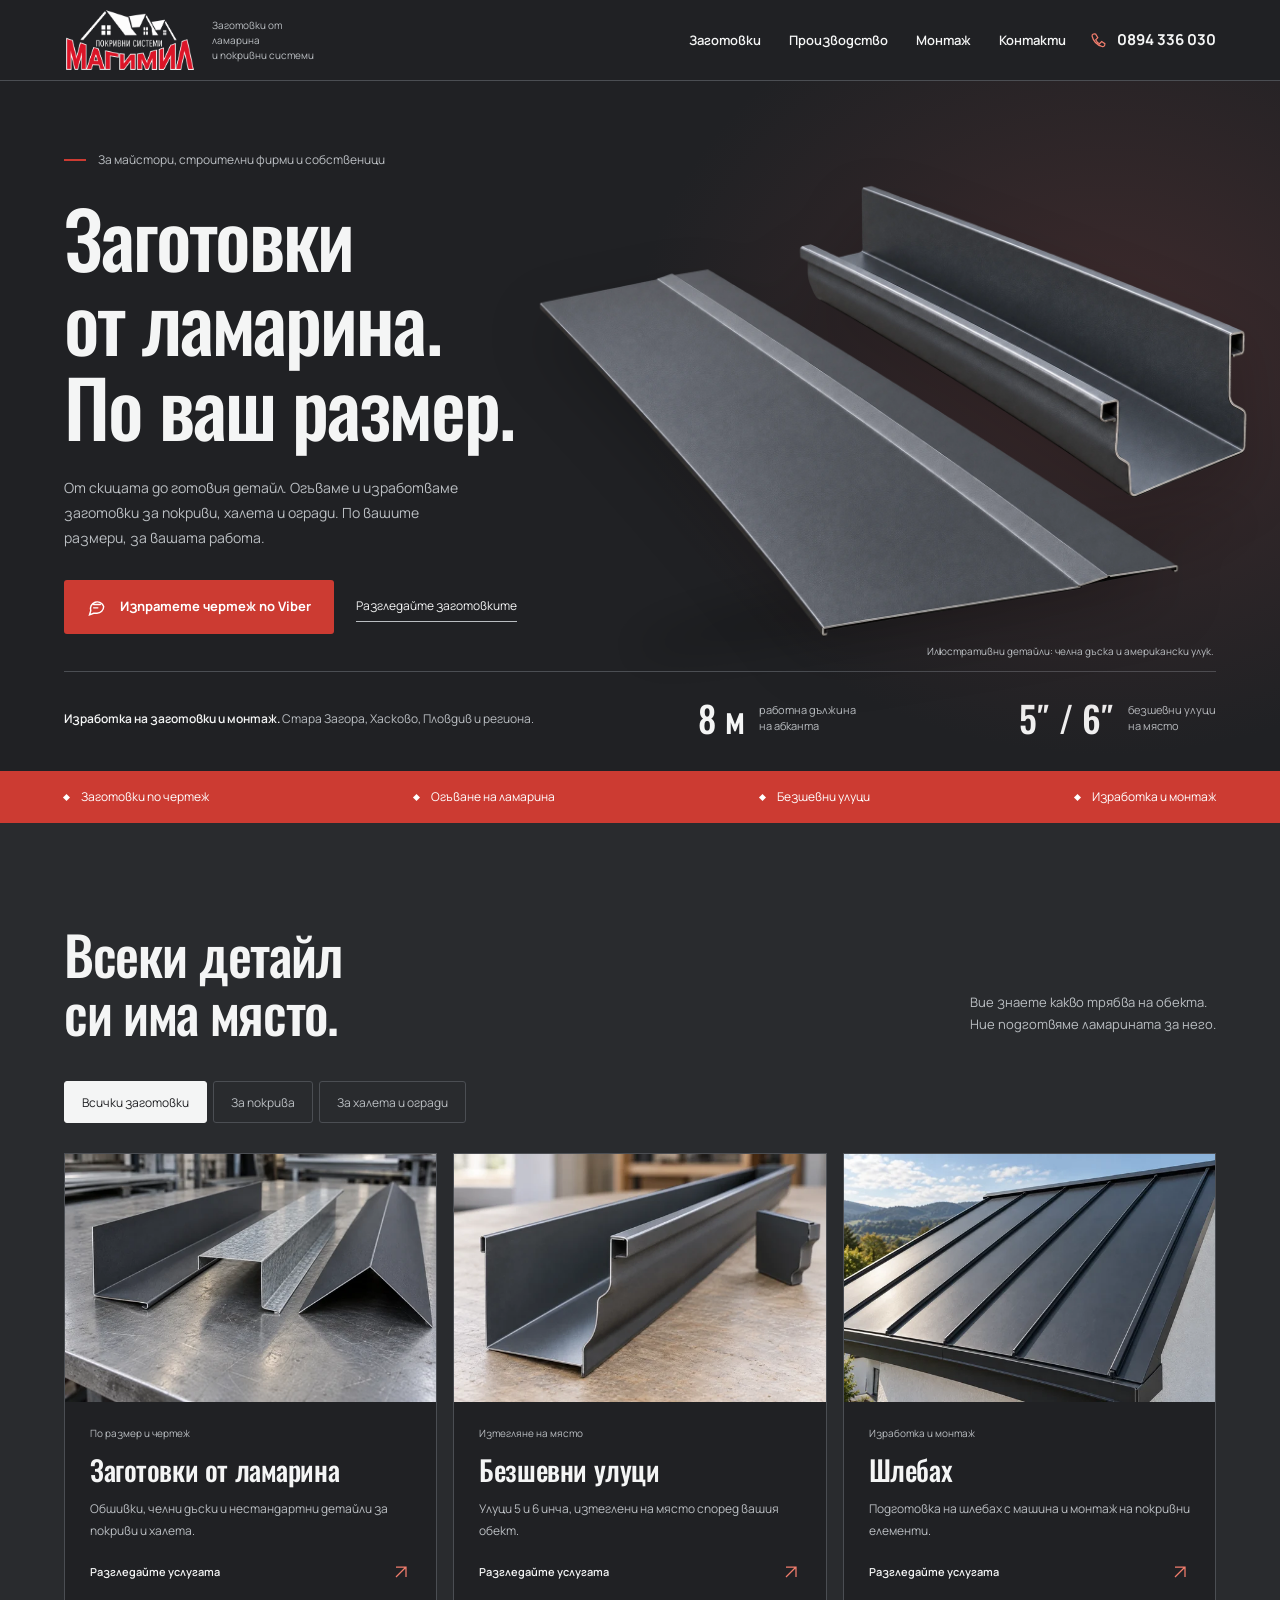
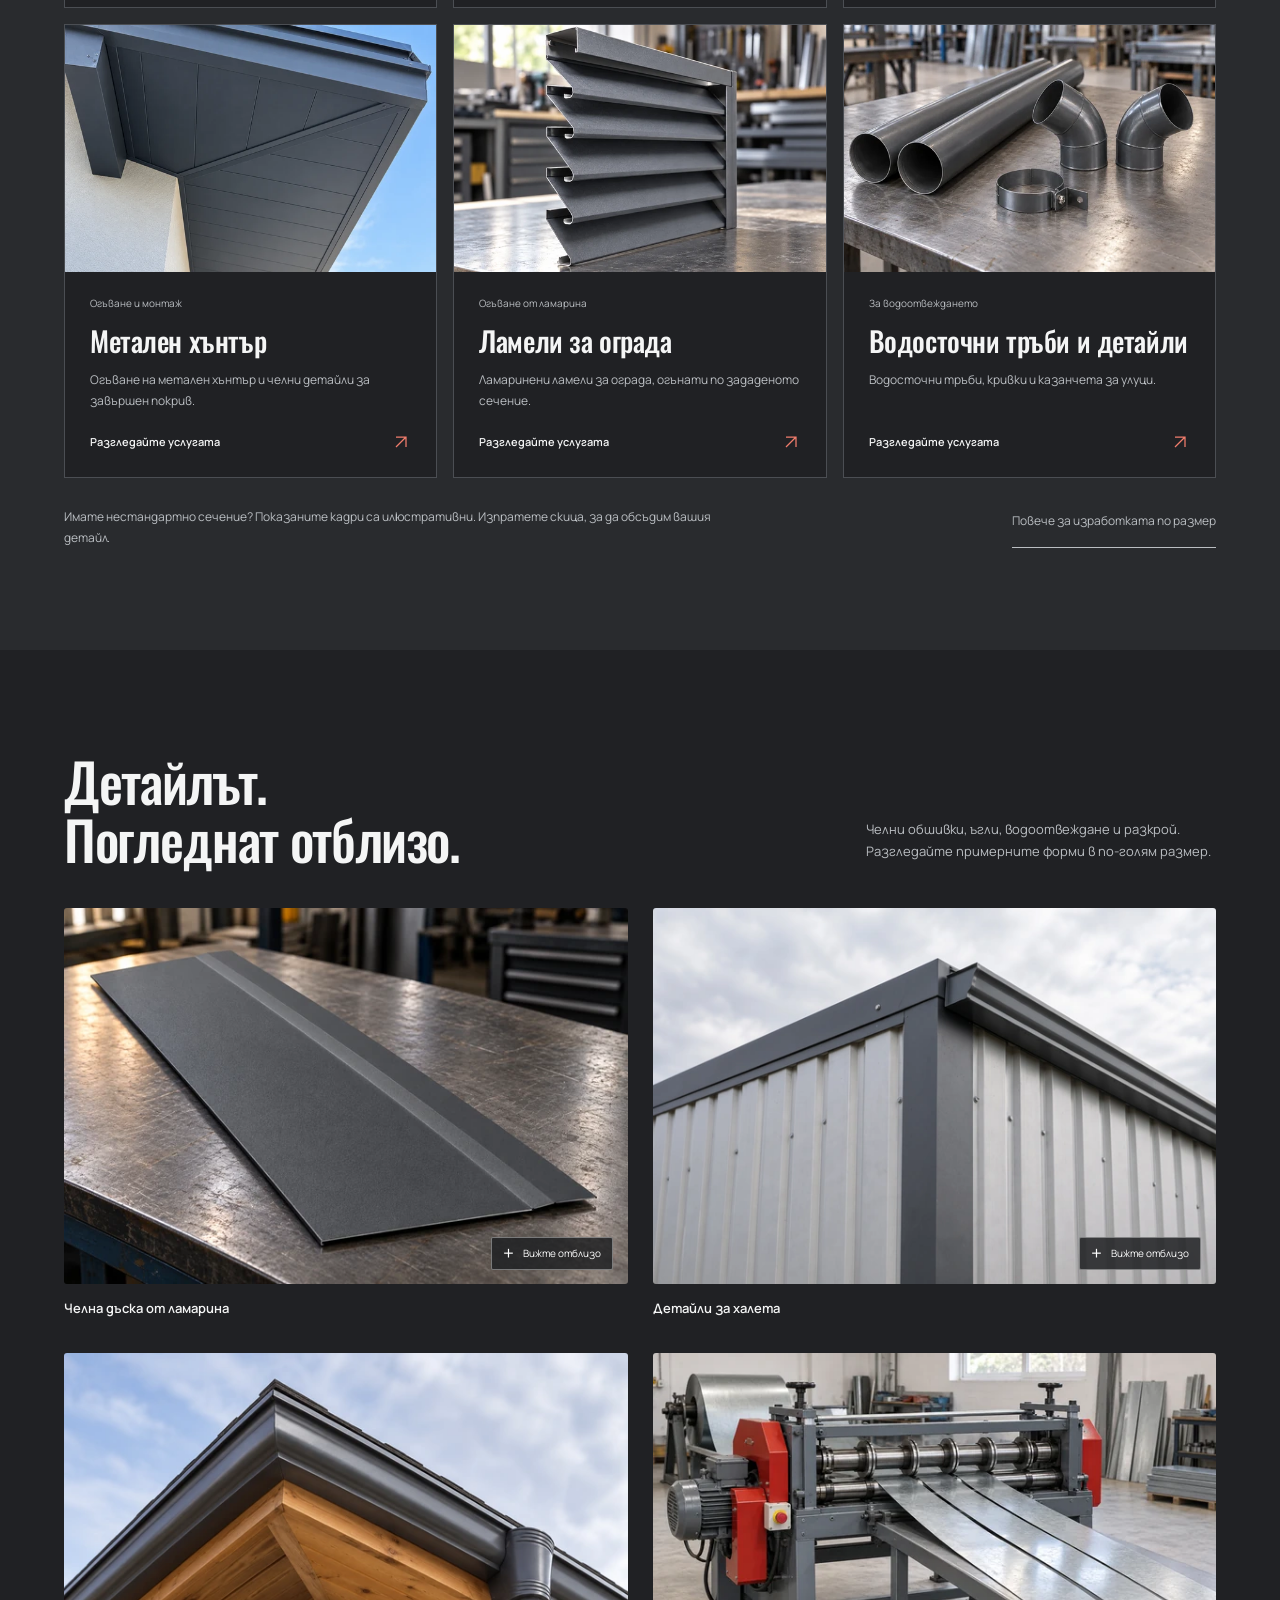
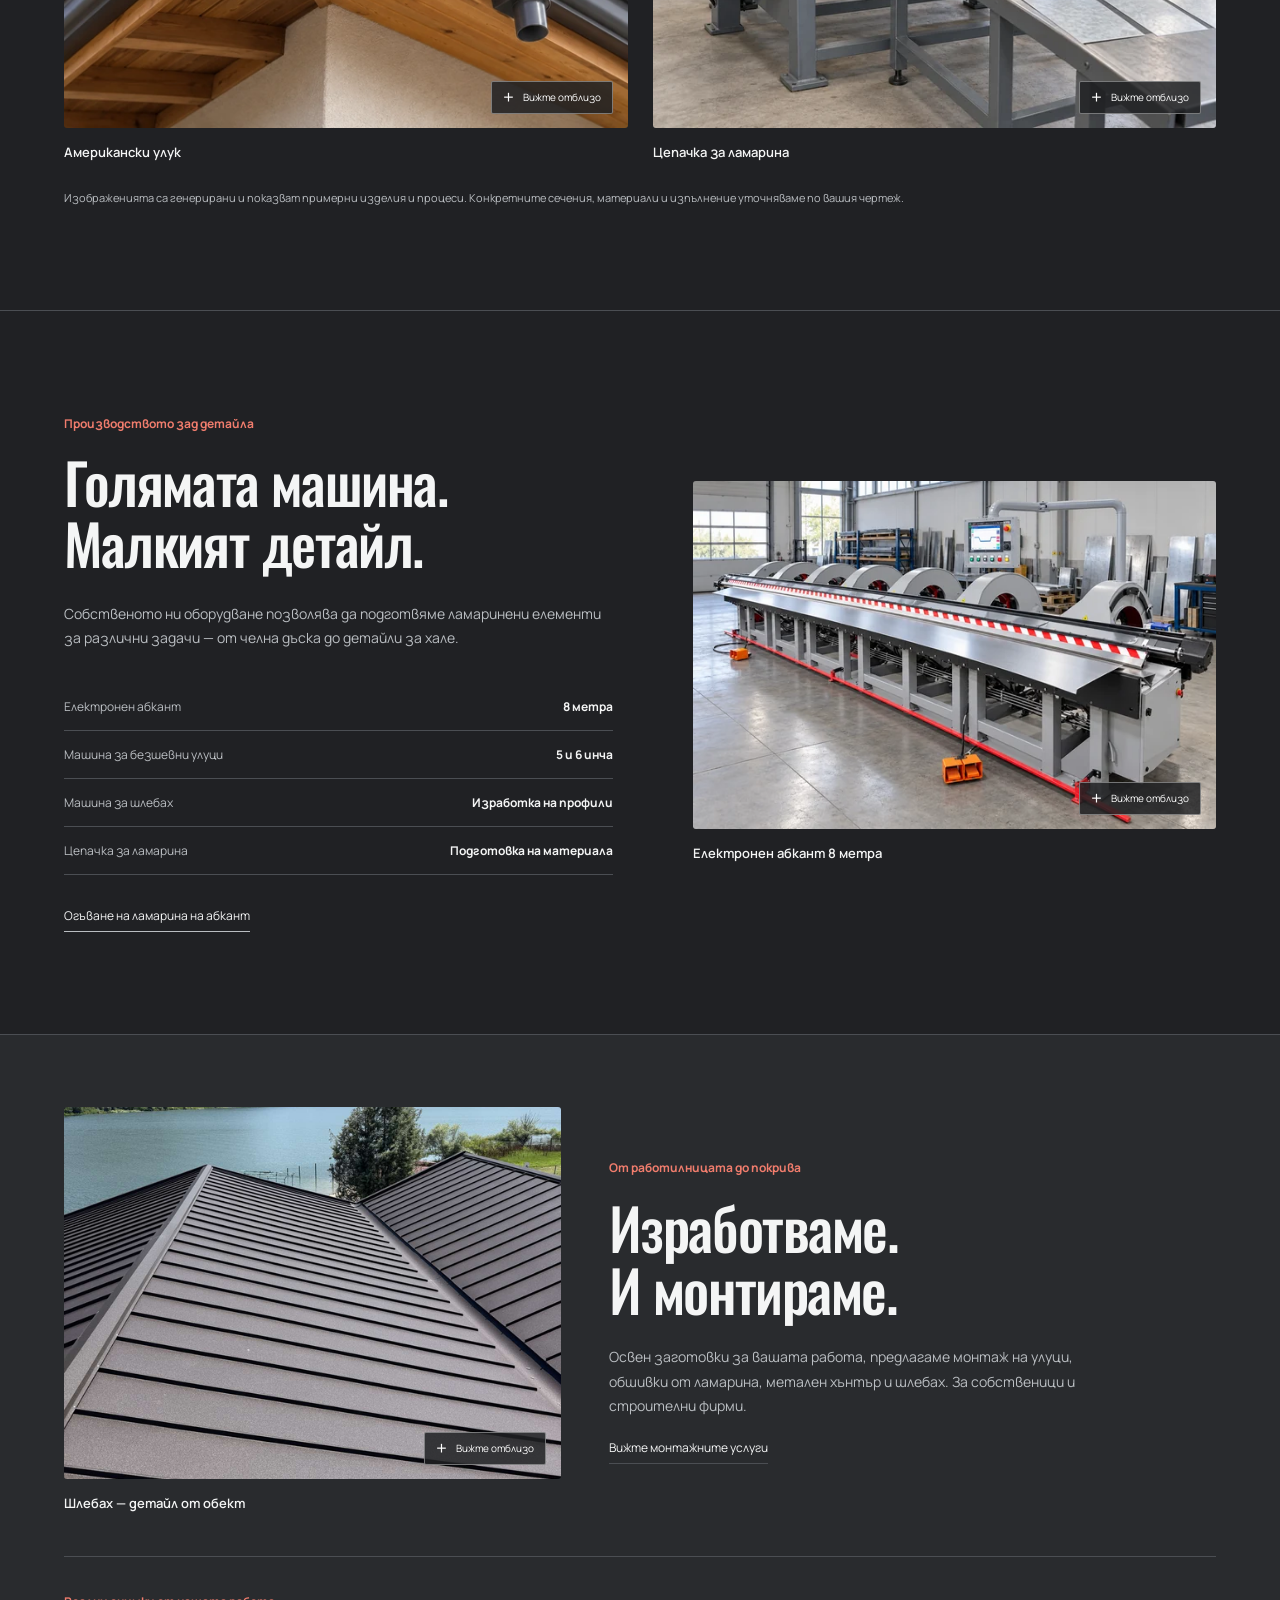
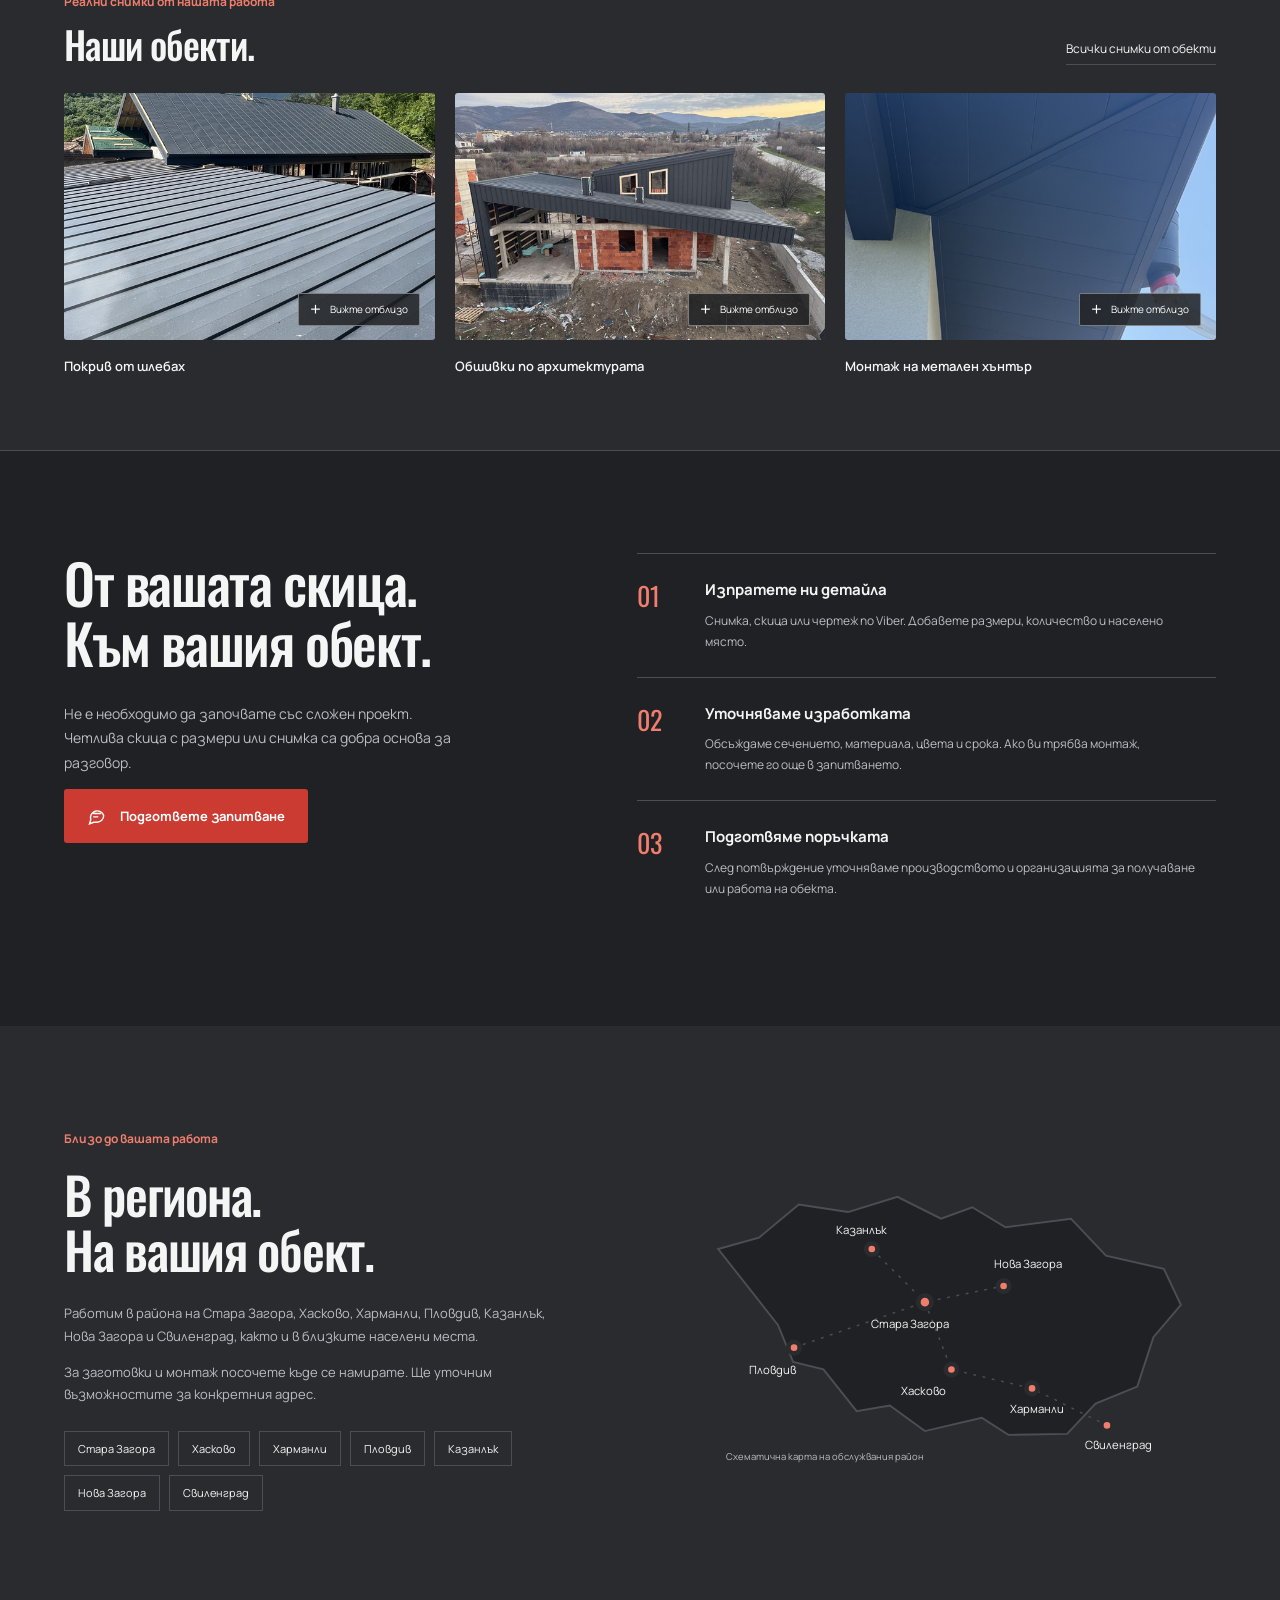
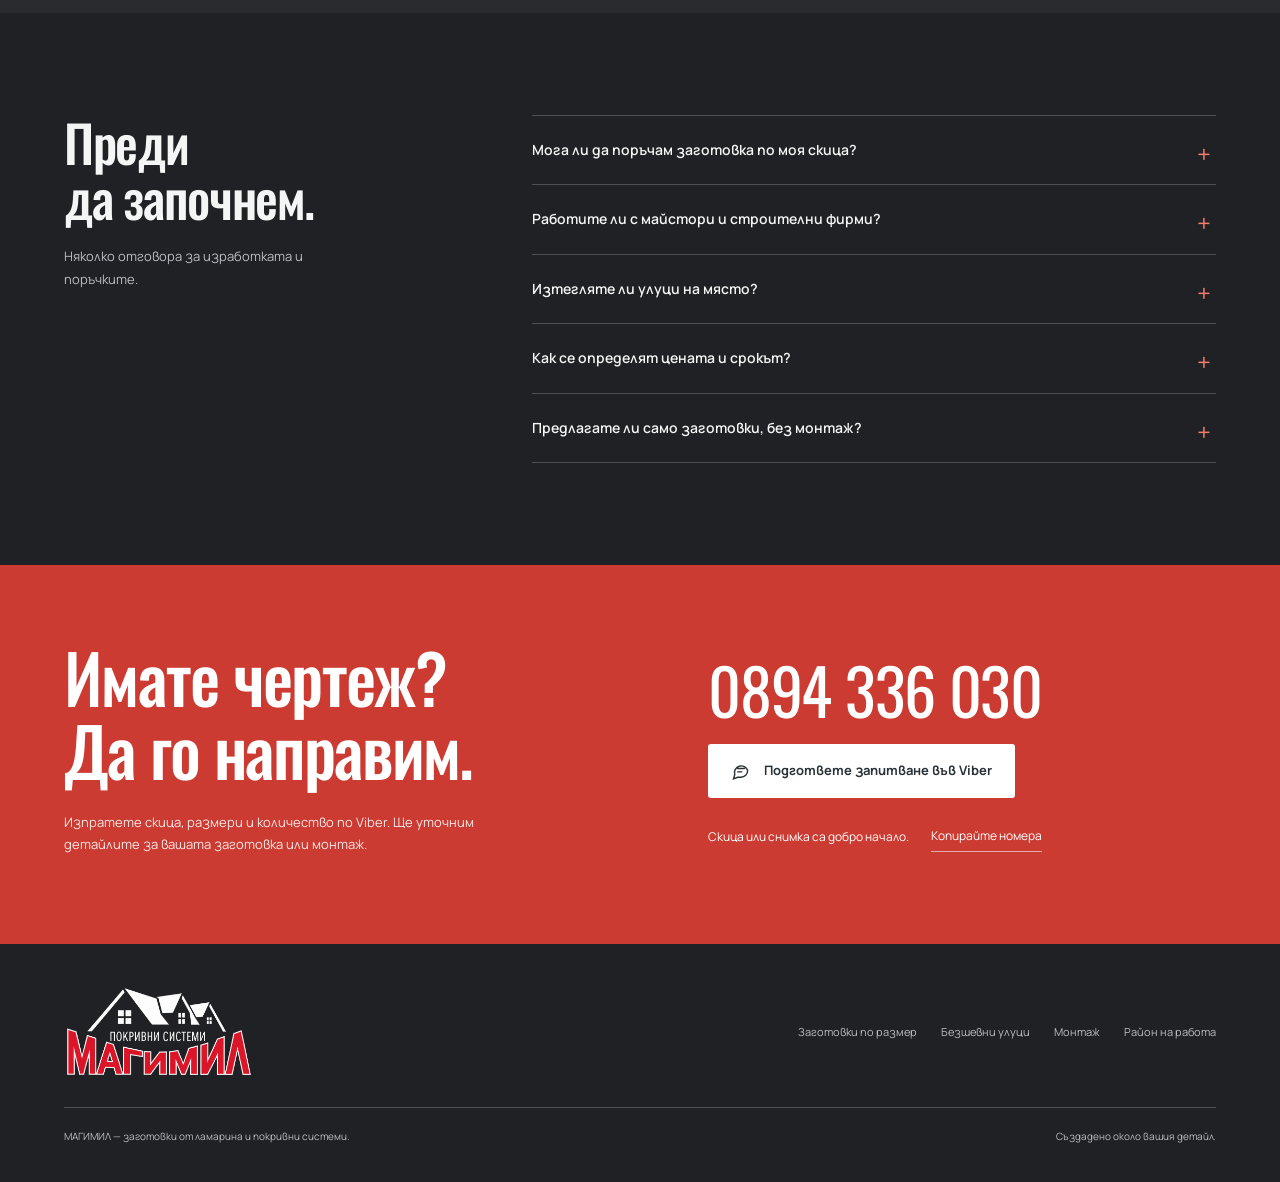
==== index.html @ cc6c85c7 "Initial commit" ====
<!doctype html>
<html lang="bg" data-theme="dark"><head><meta charset="utf-8"><meta name="viewport" content="width=device-width, initial-scale=1"><meta name="robots" content="noindex,follow"><meta name="theme-color" content="#202124"><title>Заготовки от ламарина по размер и покривни системи | МАГИМИЛ</title><meta name="description" content="МАГИМИЛ — заготовки от ламарина по размер, огъване на абкант 8 м, безшевни улуци и монтаж. Работа в района на Стара Загора, Хасково и Пловдив."><link rel="canonical" href="https://magimil.bg/"><meta property="og:type" content="website"><meta property="og:locale" content="bg_BG"><meta property="og:site_name" content="МАГИМИЛ"><meta property="og:title" content="Заготовки от ламарина по размер и покривни системи | МАГИМИЛ"><meta property="og:description" content="МАГИМИЛ — заготовки от ламарина по размер, огъване на абкант 8 м, безшевни улуци и монтаж. Работа в района на Стара Загора, Хасково и Пловдив."><meta property="og:url" content="https://magimil.bg/"><meta property="og:image" content="https://magimil.bg/assets/photos/project-lakeside-roof-1200.webp"><meta property="og:image:alt" content="Изпълнен метален покрив със стоящи фалцове край водоем — обект на МАГИМИЛ"><meta name="twitter:card" content="summary_large_image"><meta name="twitter:title" content="Заготовки от ламарина по размер и покривни системи | МАГИМИЛ"><meta name="twitter:description" content="МАГИМИЛ — заготовки от ламарина по размер, огъване на абкант 8 м, безшевни улуци и монтаж. Работа в района на Стара Загора, Хасково и Пловдив."><meta name="twitter:image" content="https://magimil.bg/assets/photos/project-lakeside-roof-1200.webp"><link rel="icon" type="image/svg+xml" href="assets/favicon.svg"><link rel="preload" href="assets/Oswald.ttf" as="font" type="font/ttf" crossorigin><link rel="stylesheet" href="assets/site.css?v=10"><script type="application/ld+json">{"@context": "https://schema.org", "@graph": [{"@type": "Organization", "@id": "https://magimil.bg/#organization", "name": "МАГИМИЛ", "alternateName": "MAGIMIL", "url": "https://magimil.bg/", "logo": "https://magimil.bg/assets/magimil-logo.png", "telephone": "+359894336030", "areaServed": [{"@type": "City", "name": "Стара Загора"}, {"@type": "City", "name": "Хасково"}, {"@type": "City", "name": "Харманли"}, {"@type": "City", "name": "Пловдив"}, {"@type": "City", "name": "Казанлък"}, {"@type": "City", "name": "Нова Загора"}, {"@type": "City", "name": "Свиленград"}]}, {"@type": "WebSite", "@id": "https://magimil.bg/#website", "name": "МАГИМИЛ", "url": "https://magimil.bg/", "inLanguage": "bg", "publisher": {"@id": "https://magimil.bg/#organization"}}, {"@type": "WebPage", "@id": "https://magimil.bg/#webpage", "url": "https://magimil.bg/", "name": "Заготовки от ламарина по размер и покривни системи | МАГИМИЛ", "description": "МАГИМИЛ — заготовки от ламарина по размер, огъване на абкант 8 м, безшевни улуци и монтаж. Работа в района на Стара Загора, Хасково и Пловдив.", "inLanguage": "bg", "isPartOf": {"@id": "https://magimil.bg/#website"}, "about": {"@id": "https://magimil.bg/#organization"}, "primaryImageOfPage": {"@type": "ImageObject", "url": "https://magimil.bg/assets/photos/project-lakeside-roof-1200.webp"}}]}</script><script defer src="assets/site.js?v=13"></script></head><body><a class="skip-link" href="#main">Към съдържанието</a>
<header class="site-header"><div class="wrap header-inner"><a class="brand" href="./" aria-label="МАГИМИЛ — начална страница"><span class="brand-logo"><img src="assets/magimil-logo.webp?v=17" alt="МАГИМИЛ — покривни системи" width="1449" height="712" decoding="async"></span><span class="brand-caption">Заготовки от ламарина<br>и покривни системи</span></a><nav id="main-nav" class="main-nav" aria-label="Основна навигация"><a href="./#zagotovki">Заготовки</a><a href="./#proizvodstvo">Производство</a><a href="montazh/">Монтаж</a><a href="./#kontakti">Контакти</a></nav><a class="header-phone" href="tel:+359894336030"><svg viewBox="0 0 24 24" fill="none" stroke="currentColor" stroke-width="1.7" aria-hidden="true"><path d="m8 3 3 5-3 3c1.2 2.7 2.9 4.4 5.5 5.5l3-3 4.5 3c0 3-1.6 5-4 4C9 18 5 14 3 6 2.5 3.5 5 2 8 3Z"/></svg>0894 336 030</a><button class="menu-button" aria-label="Отворете менюто" aria-expanded="false" aria-controls="main-nav"><svg viewBox="0 0 24 24" fill="none" stroke="currentColor" stroke-width="1.7" aria-hidden="true"><path d="M3 7h18M3 12h18M3 17h18"/></svg></button></div></header><main id="main"><section class="hero" aria-labelledby="hero-title"><div class="wrap"><div class="hero-grid"><div class="hero-copy"><p class="hero-intro">За майстори, строителни фирми и собственици</p><h1 id="hero-title"><span>Заготовки</span><span>от ламарина.</span><span>По ваш размер.</span></h1><p class="hero-description">От скицата до готовия детайл. Огъваме и изработваме заготовки за покриви, халета и огради. По вашите размери, за вашата работа.</p><div class="actions"><button class="button" type="button" data-enquiry=""><svg viewBox="0 0 24 24" fill="none" stroke="currentColor" stroke-width="1.7" aria-hidden="true"><path d="M20 11.5a8 8 0 0 1-8 8H8l-5 2 1.5-5A8 8 0 1 1 20 11.5Z"/><path d="M8 9h8M8 13h5" stroke-linecap="round"/></svg>Изпратете чертеж по Viber</button><a class="text-link" href="#zagotovki">Разгледайте заготовките</a></div></div><figure class="hero-art"><img src="assets/folded-metal-v3.webp?v=17" alt="Илюстративен кадър на челна дъска с плитка сгъвка и американски улук" width="1536" height="1024" fetchpriority="high"><figcaption class="art-note">Илюстративни детайли: челна дъска и американски улук.</figcaption></figure></div><div class="hero-bottom"><p><strong>Изработка на заготовки и монтаж.</strong> Стара Загора, Хасково, Пловдив и региона.</p><div class="capacity"><b>8 м</b><span>работна дължина<br>на абканта</span></div><div class="capacity"><b>5″ / 6″</b><span>безшевни улуци<br>на място</span></div></div></div></section><div class="service-ticker" aria-label="Основни дейности"><span>Заготовки по чертеж</span><span>Огъване на ламарина</span><span>Безшевни улуци</span><span>Изработка и монтаж</span></div>
<section class="section catalogue" id="zagotovki" aria-labelledby="catalogue-title"><div class="wrap"><div class="section-heading"><h2 id="catalogue-title">Всеки детайл<br>си има място.</h2><p>Вие знаете какво трябва на обекта.<br>Ние подготвяме ламарината за него.</p></div><div class="filter-bar" role="group" aria-label="Филтрирайте категориите заготовки"><button class="filter" data-filter="all" aria-pressed="true">Всички заготовки</button><button class="filter" data-filter="roof" aria-pressed="false">За покрива</button><button class="filter" data-filter="industrial" aria-pressed="false">За халета и огради</button></div><div class="catalogue-grid"><a class="product product-with-photo" data-category="roof industrial" href="zagotovki-ot-lamarina/"><div class="product-photo"><img class="" src="assets/photos/flashings-1200.webp?v=17" srcset="assets/photos/flashings-600.webp?v=17 600w, assets/photos/flashings-1200.webp?v=17 1200w" sizes="(max-width: 600px) calc(100vw - 40px), (max-width: 850px) 85vw, 45vw" width="1536" height="1024" alt="Илюстративен кадър: Огънати ламаринени обшивки с различни сечения върху работна маса" loading="lazy" decoding="async"></div><div class="product-info"><div class="product-top"><span>По размер и чертеж</span></div><h3>Заготовки от ламарина</h3><p>Обшивки, челни дъски и нестандартни детайли за покриви и халета.</p><div class="product-bottom"><span>Разгледайте услугата</span><svg viewBox="0 0 24 24" fill="none" stroke="currentColor" stroke-width="1.5" aria-hidden="true"><path d="M6 18 18 6M6 6h12v12"/></svg></div></div></a><a class="product product-with-photo" data-category="roof" href="bezshevni-uluci/"><div class="product-photo"><img class="" src="assets/photos/gutters-1200.webp?v=17" srcset="assets/photos/gutters-600.webp?v=17 600w, assets/photos/gutters-1200.webp?v=17 1200w" sizes="(max-width: 600px) calc(100vw - 40px), (max-width: 850px) 85vw, 45vw" width="1536" height="1024" alt="Илюстративен кадър: Американски безшевен улук с характерен оформен преден ръб и отворено сечение" loading="lazy" decoding="async"></div><div class="product-info"><div class="product-top"><span>Изтегляне на място</span></div><h3>Безшевни улуци</h3><p>Улуци 5 и 6 инча, изтеглени на място според вашия обект.</p><div class="product-bottom"><span>Разгледайте услугата</span><svg viewBox="0 0 24 24" fill="none" stroke="currentColor" stroke-width="1.5" aria-hidden="true"><path d="M6 18 18 6M6 6h12v12"/></svg></div></div></a><a class="product product-with-photo" data-category="roof" href="shlebah/"><div class="product-photo"><img class="" src="assets/photos/standing-seam-1200.webp?v=17" srcset="assets/photos/standing-seam-600.webp?v=17 600w, assets/photos/standing-seam-1200.webp?v=17 1200w" sizes="(max-width: 600px) calc(100vw - 40px), (max-width: 850px) 85vw, 45vw" width="1536" height="1024" alt="Илюстративен кадър: Детайл на метален покрив с успоредни стоящи фалцове" loading="lazy" decoding="async"></div><div class="product-info"><div class="product-top"><span>Изработка и монтаж</span></div><h3>Шлебах</h3><p>Подготовка на шлебах с машина и монтаж на покривни елементи.</p><div class="product-bottom"><span>Разгледайте услугата</span><svg viewBox="0 0 24 24" fill="none" stroke="currentColor" stroke-width="1.5" aria-hidden="true"><path d="M6 18 18 6M6 6h12v12"/></svg></div></div></a><a class="product product-with-photo" data-category="roof" href="metalen-hantar/"><div class="product-photo"><img class="" src="assets/photos/metal-soffit-1200.webp?v=17" srcset="assets/photos/metal-soffit-600.webp?v=17 600w, assets/photos/metal-soffit-1200.webp?v=17 1200w" sizes="(max-width: 600px) calc(100vw - 40px), (max-width: 850px) 85vw, 45vw" width="1536" height="1024" alt="Илюстративен кадър: Метален хънтър с широки равни панели и диагонално ъглово съединение по предоставената мостра" loading="lazy" decoding="async"></div><div class="product-info"><div class="product-top"><span>Огъване и монтаж</span></div><h3>Метален хънтър</h3><p>Огъване на метален хънтър и челни детайли за завършен покрив.</p><div class="product-bottom"><span>Разгледайте услугата</span><svg viewBox="0 0 24 24" fill="none" stroke="currentColor" stroke-width="1.5" aria-hidden="true"><path d="M6 18 18 6M6 6h12v12"/></svg></div></div></a><a class="product product-with-photo" data-category="industrial" href="lameli-za-ograda/"><div class="product-photo"><img class="" src="assets/photos/fence-slats-1200.webp?v=17" srcset="assets/photos/fence-slats-600.webp?v=17 600w, assets/photos/fence-slats-1200.webp?v=17 1200w" sizes="(max-width: 600px) calc(100vw - 40px), (max-width: 850px) 85vw, 45vw" width="1536" height="1024" alt="Илюстративен кадър: Мостра на огънати ламели за ограда с наклонена широка лицева част и подгънати ръбове" loading="lazy" decoding="async"></div><div class="product-info"><div class="product-top"><span>Огъване от ламарина</span></div><h3>Ламели за ограда</h3><p>Ламаринени ламели за ограда, огънати по зададеното сечение.</p><div class="product-bottom"><span>Разгледайте услугата</span><svg viewBox="0 0 24 24" fill="none" stroke="currentColor" stroke-width="1.5" aria-hidden="true"><path d="M6 18 18 6M6 6h12v12"/></svg></div></div></a><a class="product product-with-photo" data-category="roof" href="vodostochni-trabi-i-detayli/"><div class="product-photo"><img class="" src="assets/photos/downpipes-1200.webp?v=17" srcset="assets/photos/downpipes-600.webp?v=17 600w, assets/photos/downpipes-1200.webp?v=17 1200w" sizes="(max-width: 600px) calc(100vw - 40px), (max-width: 850px) 85vw, 45vw" width="1536" height="1024" alt="Илюстративен кадър: Кръгли ламаринени водосточни тръби, кривки и монтажна скоба" loading="lazy" decoding="async"></div><div class="product-info"><div class="product-top"><span>За водоотвеждането</span></div><h3>Водосточни тръби и детайли</h3><p>Водосточни тръби, кривки и казанчета за улуци.</p><div class="product-bottom"><span>Разгледайте услугата</span><svg viewBox="0 0 24 24" fill="none" stroke="currentColor" stroke-width="1.5" aria-hidden="true"><path d="M6 18 18 6M6 6h12v12"/></svg></div></div></a></div><span id="catalogue-status" role="status" aria-live="polite" style="position:absolute;width:1px;height:1px;overflow:hidden;clip-path:inset(50%)"></span><div class="catalogue-foot"><p>Имате нестандартно сечение? Показаните кадри са илюстративни. Изпратете скица, за да обсъдим вашия детайл.</p><a class="text-link" href="zagotovki-ot-lamarina/">Повече за изработката по размер</a></div></div></section><section class="section detail-gallery-section" id="detayli" aria-labelledby="close-details-title"><div class="wrap"><div class="section-heading"><h2 id="close-details-title">Детайлът.<br>Погледнат отблизо.</h2><p>Челни обшивки, ъгли, водоотвеждане и разкрой. Разгледайте примерните форми в по-голям размер.</p></div><div class="close-details-grid"><figure class="photo-figure "><button type="button" class="photo-zoom" data-photo="assets/photos/fascia-flashing-1200.webp?v=17" data-photo-width="1536" data-photo-real="false" data-photo-title="Челна дъска от ламарина" data-photo-caption="Конкретното сечение се уточнява по чертеж." aria-label="Увеличете: Челна дъска от ламарина"><img class="" src="assets/photos/fascia-flashing-1200.webp?v=17" srcset="assets/photos/fascia-flashing-600.webp?v=17 600w, assets/photos/fascia-flashing-1200.webp?v=17 1200w" sizes="(max-width: 600px) calc(100vw - 40px), (max-width: 850px) 85vw, 45vw" width="1536" height="1024" alt="Илюстративен кадър: Ламаринена челна дъска по предоставена мостра, с широка равна повърхност и плитка надлъжна сгъвка" loading="lazy" decoding="async"><span class="photo-zoom-hint">Вижте отблизо</span></button><figcaption><strong>Челна дъска от ламарина</strong></figcaption></figure><figure class="photo-figure "><button type="button" class="photo-zoom" data-photo="assets/photos/hall-flashings-1200.webp?v=17" data-photo-width="1536" data-photo-real="false" data-photo-title="Детайли за халета" data-photo-caption="Конкретното сечение се уточнява по чертеж." aria-label="Увеличете: Детайли за халета"><img class="" src="assets/photos/hall-flashings-1200.webp?v=17" srcset="assets/photos/hall-flashings-600.webp?v=17 600w, assets/photos/hall-flashings-1200.webp?v=17 1200w" sizes="(max-width: 600px) calc(100vw - 40px), (max-width: 850px) 85vw, 45vw" width="1536" height="1024" alt="Илюстративен кадър: Ламаринени обшивки на хале с американски безшевен улук по дясната стреха" loading="lazy" decoding="async"><span class="photo-zoom-hint">Вижте отблизо</span></button><figcaption><strong>Детайли за халета</strong></figcaption></figure><figure class="photo-figure "><button type="button" class="photo-zoom" data-photo="assets/photos/rain-hopper-1200.webp?v=17" data-photo-width="1536" data-photo-real="false" data-photo-title="Американски улук" data-photo-caption="Конкретното сечение се уточнява по чертеж." aria-label="Увеличете: Американски улук"><img class="" src="assets/photos/rain-hopper-1200.webp?v=17" srcset="assets/photos/rain-hopper-600.webp?v=17 600w, assets/photos/rain-hopper-1200.webp?v=17 1200w" sizes="(max-width: 600px) calc(100vw - 40px), (max-width: 850px) 85vw, 45vw" width="1536" height="1024" alt="Илюстративен кадър: Американски улук в антрацит, монтиран по стрехата на къща" loading="lazy" decoding="async"><span class="photo-zoom-hint">Вижте отблизо</span></button><figcaption><strong>Американски улук</strong></figcaption></figure><figure class="photo-figure "><button type="button" class="photo-zoom" data-photo="assets/photos/sheet-slitting-1200.webp?v=17" data-photo-width="1536" data-photo-real="false" data-photo-title="Цепачка за ламарина" data-photo-caption="Конкретното сечение се уточнява по чертеж." aria-label="Увеличете: Цепачка за ламарина"><img class="" src="assets/photos/sheet-slitting-1200.webp?v=17" srcset="assets/photos/sheet-slitting-600.webp?v=17 600w, assets/photos/sheet-slitting-1200.webp?v=17 1200w" sizes="(max-width: 600px) calc(100vw - 40px), (max-width: 850px) 85vw, 45vw" width="1536" height="1024" alt="Илюстративен кадър: Машина за надлъжен разкрой на ламарина с валове, направляващи и режещи дискове" loading="lazy" decoding="async"><span class="photo-zoom-hint">Вижте отблизо</span></button><figcaption><strong>Цепачка за ламарина</strong></figcaption></figure></div><p class="photo-disclosure">Изображенията са генерирани и показват примерни изделия и процеси. Конкретните сечения, материали и изпълнение уточняваме по вашия чертеж.</p></div></section>
<section class="section workshop" id="proizvodstvo" aria-labelledby="workshop-title"><div class="wrap workshop-grid"><div class="workshop-copy"><span class="section-kicker">Производството зад детайла</span><h2 id="workshop-title">Голямата машина.<br>Малкият детайл.</h2><p>Собственото ни оборудване позволява да подготвяме ламаринени елементи за различни задачи — от челна дъска до детайли за хале.</p><div class="equipment-list"><div class="equipment-row"><span>Електронен абкант</span><strong>8 метра</strong></div><div class="equipment-row"><span>Машина за безшевни улуци</span><strong>5 и 6 инча</strong></div><div class="equipment-row"><span>Машина за шлебах</span><strong>Изработка на профили</strong></div><div class="equipment-row"><span>Цепачка за ламарина</span><strong>Подготовка на материала</strong></div></div><a class="text-link" href="ogavane-na-lamarina-abkant/">Огъване на ламарина на абкант</a></div><div class="workshop-visual"><figure class="photo-figure workshop-photo"><button type="button" class="photo-zoom" data-photo="assets/photos/sheet-bending-1200.webp?v=17" data-photo-width="1536" data-photo-real="false" data-photo-title="Електронен абкант 8 метра" data-photo-caption="Конкретното сечение се уточнява по чертеж." aria-label="Увеличете: Електронен абкант 8 метра"><img class="" src="assets/photos/sheet-bending-1200.webp?v=17" srcset="assets/photos/sheet-bending-600.webp?v=17 600w, assets/photos/sheet-bending-1200.webp?v=17 1200w" sizes="(max-width: 600px) calc(100vw - 40px), (max-width: 850px) 85vw, 45vw" width="1536" height="1024" alt="Илюстративен кадър: Модерен електронен абкант с дисплей и осемметрова работна дължина" loading="lazy" decoding="async"><span class="photo-zoom-hint">Вижте отблизо</span></button><figcaption><strong>Електронен абкант 8 метра</strong></figcaption></figure></div></div></section>
<section class="section installation" id="montazh" aria-labelledby="installation-title"><div class="wrap installation-grid"><figure class="photo-figure installation-photo real-project-photo"><button type="button" class="photo-zoom" data-photo="assets/photos/originals/project-lakeside-roof.jpg" data-photo-width="1200" data-photo-real="true" data-photo-title="Шлебах — детайл от обект" data-photo-caption="Реална снимка от обект на МАГИМИЛ." aria-label="Увеличете: Шлебах — детайл от обект"><img class="" src="assets/photos/project-lakeside-roof-1200.webp?v=17" srcset="assets/photos/project-lakeside-roof-600.webp?v=17 600w, assets/photos/project-lakeside-roof-1200.webp?v=17 1200w" sizes="(max-width: 600px) calc(100vw - 40px), (max-width: 850px) 85vw, 45vw" width="1200" height="1600" alt="Изпълнен метален покрив със стоящи фалцове край водоем — обект на МАГИМИЛ" loading="lazy" decoding="async"><span class="photo-zoom-hint">Вижте отблизо</span></button><figcaption><strong>Шлебах — детайл от обект</strong></figcaption></figure><div class="installation-copy"><span class="section-kicker">От работилницата до покрива</span><h2 id="installation-title">Изработваме.<br>И монтираме.</h2><p>Освен заготовки за вашата работа, предлагаме монтаж на улуци, обшивки от ламарина, метален хънтър и шлебах. За собственици и строителни фирми.</p><a class="text-link" href="montazh/">Вижте монтажните услуги</a></div></div><div class="wrap home-projects"><div class="projects-heading"><div><span class="section-kicker">Реални снимки от нашата работа</span><h3>Наши обекти.</h3></div><a class="text-link" href="montazh/#detail-gallery">Всички снимки от обекти</a></div><div class="home-project-grid"><figure class="photo-figure  real-project-photo"><button type="button" class="photo-zoom" data-photo="assets/photos/originals/project-roof-overview.jpg" data-photo-width="3024" data-photo-real="true" data-photo-title="Покрив от шлебах" data-photo-caption="Реална снимка от обект на МАГИМИЛ." aria-label="Увеличете: Покрив от шлебах"><img class="" src="assets/photos/project-roof-overview-1200.webp?v=17" srcset="assets/photos/project-roof-overview-600.webp?v=17 600w, assets/photos/project-roof-overview-1200.webp?v=17 1200w" sizes="(max-width: 600px) calc(100vw - 40px), (max-width: 850px) 85vw, 45vw" width="3024" height="4032" alt="Метален покрив от шлебах и челна обшивка на обект на МАГИМИЛ" loading="lazy" decoding="async"><span class="photo-zoom-hint">Вижте отблизо</span></button><figcaption><strong>Покрив от шлебах</strong></figcaption></figure><figure class="photo-figure  real-project-photo"><button type="button" class="photo-zoom" data-photo="assets/photos/originals/project-modern-house.jpg" data-photo-width="1600" data-photo-real="true" data-photo-title="Обшивки по архитектурата" data-photo-caption="Реална снимка от обект на МАГИМИЛ." aria-label="Увеличете: Обшивки по архитектурата"><img class="" src="assets/photos/project-modern-house-1200.webp?v=17" srcset="assets/photos/project-modern-house-600.webp?v=17 600w, assets/photos/project-modern-house-1200.webp?v=17 1200w" sizes="(max-width: 600px) calc(100vw - 40px), (max-width: 850px) 85vw, 45vw" width="1600" height="1200" alt="Общ изглед на покрив и фасадни обшивки от антрацитна ламарина — обект на МАГИМИЛ" loading="lazy" decoding="async"><span class="photo-zoom-hint">Вижте отблизо</span></button><figcaption><strong>Обшивки по архитектурата</strong></figcaption></figure><figure class="photo-figure  real-project-photo"><button type="button" class="photo-zoom" data-photo="assets/photos/originals/project-metal-soffit.jpg" data-photo-width="1206" data-photo-real="true" data-photo-title="Монтаж на метален хънтър" data-photo-caption="Реална снимка от обект на МАГИМИЛ." aria-label="Увеличете: Монтаж на метален хънтър"><img class="" src="assets/photos/project-metal-soffit-1200.webp?v=17" srcset="assets/photos/project-metal-soffit-600.webp?v=17 600w, assets/photos/project-metal-soffit-1200.webp?v=17 1200w" sizes="(max-width: 600px) calc(100vw - 40px), (max-width: 850px) 85vw, 45vw" width="1206" height="1748" alt="Реален монтаж на метален хънтър под стреха с ъглово съединение и челна обшивка — обект на МАГИМИЛ" loading="lazy" decoding="async"><span class="photo-zoom-hint">Вижте отблизо</span></button><figcaption><strong>Монтаж на метален хънтър</strong></figcaption></figure></div></div></section>
<section class="section process" id="porachka" aria-labelledby="process-title"><div class="wrap process-grid"><div class="process-intro"><h2 id="process-title">От вашата скица.<br>Към вашия обект.</h2><p>Не е необходимо да започвате със сложен проект. Четлива скица с размери или снимка са добра основа за разговор.</p><button class="button" type="button" data-enquiry=""><svg viewBox="0 0 24 24" fill="none" stroke="currentColor" stroke-width="1.7" aria-hidden="true"><path d="M20 11.5a8 8 0 0 1-8 8H8l-5 2 1.5-5A8 8 0 1 1 20 11.5Z"/><path d="M8 9h8M8 13h5" stroke-linecap="round"/></svg>Подгответе запитване</button></div><ol class="steps"><li><div><h3>Изпратете ни детайла</h3><p>Снимка, скица или чертеж по Viber. Добавете размери, количество и населено място.</p></div></li><li><div><h3>Уточняваме изработката</h3><p>Обсъждаме сечението, материала, цвета и срока. Ако ви трябва монтаж, посочете го още в запитването.</p></div></li><li><div><h3>Подготвяме поръчката</h3><p>След потвърждение уточняваме производството и организацията за получаване или работа на обекта.</p></div></li></ol></div></section>
<section class="section regions" id="rayon" aria-labelledby="regions-title"><div class="wrap regions-grid"><div><span class="section-kicker">Близо до вашата работа</span><h2 id="regions-title">В региона.<br>На вашия обект.</h2><p>Работим в района на Стара Загора, Хасково, Харманли, Пловдив, Казанлък, Нова Загора и Свиленград, както и в близките населени места.</p><p>За заготовки и монтаж посочете къде се намирате. Ще уточним възможностите за конкретния адрес.</p><ul class="city-list"><li>Стара Загора</li><li>Хасково</li><li>Харманли</li><li>Пловдив</li><li>Казанлък</li><li>Нова Загора</li><li>Свиленград</li></ul></div><svg class="region-map" viewBox="0 0 560 340" role="img" aria-label="Схематичен район на работа: Пловдив, Казанлък, Стара Загора, Нова Загора, Хасково, Харманли и Свиленград. Не обозначава адреси на офиси."><path class="map-outline" d="m35 96 43-12 42-35 52 8 52-16 46 23 33-12 35 21 69-9 37 39 61 14 18 38-29 34-17 52-44 18-30 32-62 1-28-18-60 14-37-27-35 6-35-44-32-8-16-39Z"/><path class="map-road" d="m115 200 138-48 83-17M253 152l28 71 85 20 79 39M197 96l56 56"/><circle cx="115" cy="200" r="6"/><circle cx="197" cy="96" r="6"/><circle cx="253" cy="152" r="7"/><circle cx="336" cy="135" r="6"/><circle cx="281" cy="223" r="6"/><circle cx="366" cy="243" r="6"/><circle cx="445" cy="282" r="6"/><text x="67" y="228">Пловдив</text><text x="159" y="80">Казанлък</text><text x="196" y="179">Стара Загора</text><text x="326" y="116">Нова Загора</text><text x="228" y="250">Хасково</text><text x="343" y="269">Харманли</text><text x="422" y="307">Свиленград</text><text x="43" y="318" class="map-muted">Схематична карта на обслужвания район</text></svg></div></section>
<section class="section faq" aria-labelledby="faq-title"><div class="wrap faq-grid"><div class="faq-intro"><h2 id="faq-title">Преди<br>да започнем.</h2><p>Няколко отговора за изработката и поръчките.</p></div><div class="faq-list"><details><summary>Мога ли да поръчам заготовка по моя скица?</summary><p>Да. Изпратете четлива скица или чертеж с размерите и количеството по Viber. Уточняваме материала, сечението и възможността за изработка преди потвърждение.</p></details><details><summary>Работите ли с майстори и строителни фирми?</summary><p>Да. Изработваме заготовки за други майстори, строителни фирми и собственици. Можете да изпратите конкретните детайли за вашия обект.</p></details><details><summary>Изтегляте ли улуци на място?</summary><p>Да. Разполагаме с машина за безшевни улуци на 5 и 6 инча. Организацията за изтегляне и монтаж на конкретния обект се уточнява предварително.</p></details><details><summary>Как се определят цената и срокът?</summary><p>След уточняване на размерите, количеството, материала и необходимата работа. Изпратете информацията по Viber или се обадете. Цените и сроковете се потвърждават за конкретната поръчка.</p></details><details><summary>Предлагате ли само заготовки, без монтаж?</summary><p>Да. Можете да поръчате заготовки за собствен монтаж. Предлагаме и монтаж на улуци, обшивки, метален хънтър и шлебах, ако това е необходимо за обекта.</p></details></div></div></section><section class="contact" id="kontakti" aria-labelledby="contact-title"><div class="wrap contact-grid"><div><h2 id="contact-title">Имате чертеж?<br>Да го направим.</h2><p>Изпратете скица, размери и количество по Viber. Ще уточним детайлите за вашата заготовка или монтаж.</p></div><div class="contact-actions"><a class="contact-number" href="tel:+359894336030">0894 336 030</a><button class="button" type="button" data-enquiry=""><svg viewBox="0 0 24 24" fill="none" stroke="currentColor" stroke-width="1.7" aria-hidden="true"><path d="M20 11.5a8 8 0 0 1-8 8H8l-5 2 1.5-5A8 8 0 1 1 20 11.5Z"/><path d="M8 9h8M8 13h5" stroke-linecap="round"/></svg>Подгответе запитване във Viber</button><div class="contact-secondary"><span>Скица или снимка са добро начало.</span><button class="text-link" data-copy-phone type="button" style="background:none;color:inherit;border-top:0;border-left:0;border-right:0;cursor:pointer">Копирайте номера</button></div></div></div></section></main><footer class="site-footer"><div class="wrap"><div class="footer-top"><a href="./" class="footer-title" aria-label="МАГИМИЛ — начална страница"><span class="brand-logo footer-logo"><img src="assets/magimil-logo.webp?v=17" alt="МАГИМИЛ — покривни системи" width="1449" height="712" loading="lazy" decoding="async"></span></a><div class="footer-links"><a href="zagotovki-ot-lamarina/">Заготовки по размер</a><a href="bezshevni-uluci/">Безшевни улуци</a><a href="montazh/">Монтаж</a><a href="./#rayon">Район на работа</a></div></div><div class="footer-bottom"><p>МАГИМИЛ — заготовки от ламарина и покривни системи.</p><span>Създадено около вашия детайл.</span></div></div></footer>
<div class="mobile-contact" aria-label="Бърза връзка"><a class="button button-outline" href="tel:+359894336030"><svg viewBox="0 0 24 24" fill="none" stroke="currentColor" stroke-width="1.7" aria-hidden="true"><path d="m8 3 3 5-3 3c1.2 2.7 2.9 4.4 5.5 5.5l3-3 4.5 3c0 3-1.6 5-4 4C9 18 5 14 3 6 2.5 3.5 5 2 8 3Z"/></svg>Обадете се</a><button class="button" type="button" data-enquiry=""><svg viewBox="0 0 24 24" fill="none" stroke="currentColor" stroke-width="1.7" aria-hidden="true"><path d="M20 11.5a8 8 0 0 1-8 8H8l-5 2 1.5-5A8 8 0 1 1 20 11.5Z"/><path d="M8 9h8M8 13h5" stroke-linecap="round"/></svg>Чертеж по Viber</button></div>
<dialog id="viber-dialog" aria-labelledby="dialog-title"><div class="dialog-header"><h2 id="dialog-title">Да уточним детайла.</h2><button class="close-dialog" data-close-dialog aria-label="Затворете запитването">×</button></div><p class="dialog-note">Допълнете текста, копирайте го и го поставете във Viber. Приложете чертежа или снимката директно в разговора. Този сайт не изпраща съобщения и файлове.</p><label for="enquiry-message" class="field-label">Вашето запитване</label><textarea id="enquiry-message">Здравейте, МАГИМИЛ!
Интересувам се от заготовки от ламарина.

Размери / скица: ...
Количество: ...
Материал / цвят, ако са избрани: ...
Населено място на обекта: ...
Желан срок: ...

Ще приложа снимка или чертеж във Viber.</textarea><div class="dialog-actions"><button class="button" data-copy-message>Копирайте запитването</button><a class="button button-outline" href="viber://chat?number=%2B359894336030">Отворете Viber</a></div><p id="dialog-status" class="dialog-status" role="status" aria-live="polite"></p><p class="dialog-note" style="margin:16px 0 0">Ако Viber не се отвори, добавете номера в приложението. Изисква се инсталиран Viber; връзката предстои да се провери с фирмения профил.</p><div class="dialog-phone"><strong>+359 894 336 030</strong><button data-copy-phone>Копирайте номера</button></div></dialog><dialog class="photo-dialog" id="photo-dialog" aria-labelledby="photo-title"><div class="photo-dialog-top"><h2 id="photo-title">Детайл отблизо</h2><button type="button" class="close-dialog" data-close-photo aria-label="Затворете снимката">×</button></div><img id="photo-large" alt="" width="1536" height="1024"><p class="photo-dialog-caption">Конкретното сечение се уточнява по чертеж.</p></dialog><div id="toast" class="toast" role="status" aria-live="polite"></div><noscript><div class="noscript-note">Можете да разгледате всички услуги и да се обадите на <a href="tel:+359894336030">0894 336 030</a>. За изпращане на чертеж добавете +359 894 336 030 във Viber.</div></noscript></body></html>
---- assets/site.css ----
@font-face{font-family:Oswald;src:url('./Oswald.ttf') format('truetype');font-weight:200 700;font-display:swap}
@font-face{font-family:Manrope;src:url('./Manrope.ttf') format('truetype');font-weight:200 800;font-display:swap}
:root{--bg:#202124;--surface:#292b2e;--surface2:#313337;--ink:#f4f5f5;--muted:#babec2;--line:#4b4e53;--accent:#cc3b32;--accent-hover:#b82e28;--soft:#f17d6d;--hero-glow:#5e3536;--paper:#e8ebeb;--paper-ink:#263136;--header:#202124;--shadow:0 24px 80px #0003;--max:1380px;color-scheme:dark}
html[data-theme=light]{--bg:#f2f5f5;--surface:#fff;--surface2:#e3ebec;--ink:#183a40;--muted:#53686d;--line:#bdcccf;--accent:#196474;--accent-hover:#124f5b;--soft:#a32e30;--hero-glow:#c3d5d9;--paper:#e3ebec;--paper-ink:#183a40;--header:#f2f5f5;--shadow:0 24px 80px #183a4012;color-scheme:light}
*{box-sizing:border-box}html{scroll-behavior:smooth;scroll-padding-top:105px}body{margin:0;background:var(--bg);color:var(--ink);font:15px/1.75 Manrope,sans-serif;-webkit-font-smoothing:antialiased}button,input,textarea{font:inherit}button,a{-webkit-tap-highlight-color:transparent}a{color:inherit;text-decoration:none}button{cursor:pointer}img{max-width:100%;display:block}svg{display:block}button:disabled{cursor:default}button,a,summary{touch-action:manipulation}button:focus-visible,a:focus-visible,summary:focus-visible,input:focus-visible,textarea:focus-visible{outline:3px solid var(--soft);outline-offset:5px}::selection{background:var(--accent);color:white}.wrap{width:90%;max-width:var(--max);margin:auto}.skip-link{position:fixed;left:15px;top:-100px;z-index:100;background:var(--accent);padding:14px;color:#fff}.skip-link:focus{top:12px}.preview-bar{background:var(--paper);color:var(--paper-ink);font-size:11px;line-height:1.3}.preview-bar .wrap{display:flex;align-items:center;justify-content:space-between;min-height:44px;gap:15px}.preview-label{font-weight:700}.preview-label span{font-weight:400;margin-left:12px}.theme-options{display:flex;gap:4px;align-items:center}.theme-button{background:transparent;color:inherit;border:1px solid transparent;padding:7px 11px;border-radius:3px;font-size:11px;display:flex;align-items:center;gap:7px}.theme-button[aria-pressed=true]{background:var(--paper-ink);color:var(--paper)}.swatch{width:9px;height:9px;border-radius:50%;background:#cc3b32}.swatch.light{background:#3896a8}.site-header{background:var(--header);position:relative;border-bottom:1px solid var(--line);z-index:10}.header-inner{height:104px;display:flex;align-items:center;gap:40px}.brand{display:flex;align-items:center;gap:16px;margin-right:auto}.brand-logo{position:relative;overflow:hidden;width:145px;height:82px;flex-shrink:0;border-radius:2px;background:#550a0a}.brand-logo img{width:650px;max-width:none;position:absolute;left:-23px;top:-22px}.brand-caption{font-size:10px;line-height:1.5;max-width:110px;color:var(--muted)}.main-nav{display:flex;align-items:center;gap:28px;font-size:13px;font-weight:600}.main-nav a{position:relative;padding:10px 0}.main-nav a:after{content:'';position:absolute;bottom:2px;height:2px;background:var(--accent);left:0;right:100%;transition:right .2s}.main-nav a:hover:after{right:0}.header-phone{display:flex;align-items:center;gap:10px;font-size:15px;font-weight:700}.header-phone svg{width:17px;height:17px;color:var(--soft)}.menu-button{display:none;background:transparent;border:1px solid var(--line);color:var(--ink);width:48px;height:44px;border-radius:2px;align-items:center;justify-content:center}.menu-button svg{width:22px}.hero{overflow:hidden;position:relative;min-height:690px}.hero:before{content:'';position:absolute;width:64%;height:100%;right:-12%;top:0;background:radial-gradient(ellipse at 60% 40%,var(--hero-glow),transparent 68%);opacity:.5;pointer-events:none}.hero-grid{position:relative;padding-top:68px;min-height:590px;display:grid;grid-template-columns:1fr 1.12fr;align-items:start}.hero-copy{position:relative;z-index:2;max-width:590px}.hero-intro{display:flex;gap:12px;align-items:center;font-size:12px;color:var(--muted);margin:0 0 25px}.hero-intro:before{content:'';width:22px;height:2px;background:var(--accent)}h1,h2,h3,p{margin-top:0}h1,h2,h3{font-family:Oswald,sans-serif;font-weight:500;line-height:1.08;letter-spacing:-.025em}h1{font-size:clamp(66px,6.1vw,100px);margin-bottom:27px}h1 span{display:block}.hero-description{max-width:410px;font-size:14px;line-height:1.8;color:var(--muted);margin-bottom:29px}.actions{display:flex;align-items:center;gap:22px;flex-wrap:wrap}.button{border:1px solid transparent;background:var(--accent);color:#fff;min-height:54px;padding:15px 22px;display:inline-flex;align-items:center;justify-content:center;gap:13px;font-size:13px;font-weight:700;border-radius:3px;line-height:1.5;transition:background .2s}.button:hover{background:var(--accent-hover)}.button svg{width:20px;height:20px;flex-shrink:0}.button-outline{border-color:var(--line);background:transparent;color:var(--ink)}.button-outline:hover{background:var(--surface2)}.text-link{font-size:12px;border-bottom:1px solid var(--muted);padding:6px 0;line-height:1.5;display:inline-block}.text-link:hover{color:var(--soft);border-color:var(--soft)}.hero-art{position:relative;min-height:495px;margin:0 -6vw 0 -8vw;align-self:center;pointer-events:none}.hero-art:after{content:'';position:absolute;bottom:50px;left:15%;right:5%;height:50px;background:#0003;filter:blur(22px);border-radius:50%;transform:rotate(-12deg);z-index:-1}.hero-art img{width:100%;height:500px;object-fit:contain;filter:drop-shadow(0 25px 30px #0003);animation:arrive .8s ease-out both}.art-note{position:absolute;right:10%;bottom:0;font-size:10px;color:var(--muted);letter-spacing:0;font-style:normal}.hero-bottom{display:flex;align-items:center;justify-content:space-between;padding:28px 0 30px;border-top:1px solid var(--line);gap:30px}.hero-bottom p{margin:0;font-size:12px;color:var(--muted)}.hero-bottom strong{color:var(--ink);font-weight:600}.capacity{display:flex;align-items:center;gap:14px}.capacity b{font-family:Oswald,sans-serif;font-size:36px;line-height:1;font-weight:500}.capacity span{font-size:11px;line-height:1.5;color:var(--muted);max-width:110px}.service-ticker{display:flex;align-items:center;justify-content:space-between;gap:20px;background:var(--accent);color:#fff;padding:17px 5%;font-size:12px;line-height:1.5}.service-ticker span{display:flex;gap:12px;align-items:center}.service-ticker span:before{content:'';width:5px;height:5px;background:#fff;transform:rotate(45deg)}.section{padding:102px 0}.section-heading{display:flex;justify-content:space-between;align-items:end;gap:40px;margin-bottom:40px}.section-heading h2{font-size:clamp(40px,4.2vw,66px);margin:0;max-width:700px}.section-heading p{color:var(--muted);max-width:350px;font-size:13px;margin:0 0 5px}.catalogue{background:var(--surface)}.filter-bar{display:flex;flex-wrap:wrap;gap:6px;margin-bottom:30px}.filter{color:var(--muted);background:transparent;border:1px solid var(--line);border-radius:3px;min-height:42px;padding:8px 17px;font-size:12px}.filter[aria-pressed=true]{background:var(--ink);color:var(--bg);border-color:var(--ink)}.catalogue-grid{display:grid;grid-template-columns:repeat(3,minmax(0,1fr));gap:16px}.product{display:flex;flex-direction:column;border:1px solid var(--line);background:var(--bg);padding:25px 28px 24px;min-height:335px;transition:border-color .2s}.product:hover{border-color:var(--soft)}.product[hidden]{display:none}.profile-figure{height:145px;display:flex;align-items:center;justify-content:center;position:relative}.profile-figure svg{width:210px;height:140px;overflow:visible;color:var(--muted);transition:color .2s}.product:hover .profile-figure svg{color:var(--ink)}.profile-figure .fold-line{stroke:var(--soft)}.product-top{display:flex;justify-content:space-between;align-items:center;margin-bottom:10px;font-size:10px;color:var(--muted)}.product h3{font-size:28px;letter-spacing:-.015em;margin:7px 0 12px}.product p{font-size:12px;line-height:1.8;color:var(--muted);margin:0 0 20px}.product-bottom{margin-top:auto;display:flex;align-items:center;justify-content:space-between;font-size:11px;font-weight:600}.product-bottom svg{width:20px;height:20px;color:var(--soft)}.catalogue-foot{margin:28px 0 0;display:flex;justify-content:space-between;gap:20px;font-size:12px;color:var(--muted)}.catalogue-foot p{margin:0;max-width:680px}.section-kicker{color:var(--soft);font-size:12px;font-weight:700;display:block;margin-bottom:18px}.workshop-grid{display:grid;grid-template-columns:1.05fr 1fr;gap:80px;align-items:center}.workshop h2{font-size:clamp(42px,4.4vw,70px);margin-bottom:28px}.workshop-copy>p{color:var(--muted);font-size:14px;max-width:540px}.equipment-list{margin:32px 0 26px}.equipment-row{display:flex;justify-content:space-between;align-items:baseline;gap:20px;border-bottom:1px solid var(--line);padding:13px 0;font-size:12px}.equipment-row span{color:var(--muted)}.equipment-row strong{font-weight:700;text-align:right}.machine-frame{position:relative;background:#190506;border-radius:3px;box-shadow:var(--shadow);overflow:hidden}.machine-frame img{width:100%;aspect-ratio:1.37;object-fit:cover;object-position:50% 45%}.machine-caption{display:flex;justify-content:space-between;gap:20px;padding:18px 20px;color:#d2c7c7;font-size:10px;background:#300d0d;line-height:1.6}.machine-caption strong{color:#fff;font-size:11px;font-weight:600}.equipment-label{position:absolute;right:22px;top:22px;border:1px solid #ffffff50;background:#202124b3;color:#fff;padding:8px 12px;font-size:10px}.installation{background:var(--paper);color:var(--paper-ink)}.installation-grid{display:grid;grid-template-columns:.9fr 1.1fr;gap:70px;align-items:center}.installation h2{font-size:clamp(42px,4.5vw,70px);margin-bottom:25px}.installation p{font-size:14px;max-width:480px;color:#536268}.installation .text-link{border-color:#536268}.roof-sketch{position:relative;min-height:310px;display:flex;align-items:center;justify-content:center}.roof-sketch svg{width:100%;max-width:580px;overflow:visible}.roof-note{position:absolute;bottom:5px;left:10%;font-size:10px;color:#536268}.process-grid{display:grid;grid-template-columns:.9fr 1.1fr;gap:100px}.process h2{font-size:clamp(42px,4.3vw,68px);margin-bottom:30px}.process-intro>p{color:var(--muted);font-size:14px;max-width:400px}.steps{padding:0;margin:0;list-style:none;counter-reset:steps}.steps li{display:grid;grid-template-columns:48px 1fr;gap:20px;border-top:1px solid var(--line);padding:25px 0;counter-increment:steps}.steps li:before{content:'0' counter(steps);font-family:Oswald,sans-serif;font-size:26px;color:var(--soft);line-height:1.3}.steps h3{font-family:Manrope,sans-serif;font-size:15px;line-height:1.5;letter-spacing:0;margin:0 0 8px;font-weight:700}.steps p{color:var(--muted);font-size:12px;margin:0;max-width:490px}.regions{background:var(--surface)}.regions-grid{display:grid;grid-template-columns:1fr 1fr;gap:90px;align-items:center}.regions h2{font-size:clamp(40px,4vw,64px);margin:0 0 25px}.regions p{color:var(--muted);font-size:13px;max-width:500px}.city-list{display:flex;flex-wrap:wrap;gap:9px;list-style:none;margin:25px 0 0;padding:0}.city-list li{border:1px solid var(--line);padding:7px 13px;font-size:11px}.region-map{width:100%;height:auto;max-height:350px}.region-map .map-outline{fill:var(--bg);stroke:var(--line);stroke-width:2}.region-map .map-road{fill:none;stroke:var(--line);stroke-width:1.5;stroke-dasharray:3 7}.region-map circle{fill:var(--soft);stroke:var(--surface);stroke-width:5}.region-map text{font:12px Manrope,sans-serif;fill:var(--ink)}.region-map .map-muted{fill:var(--muted);font-size:10px}.faq-grid{display:grid;grid-template-columns:.7fr 1.3fr;gap:100px}.faq h2{font-size:clamp(40px,4vw,64px);margin-bottom:20px}.faq-intro p{color:var(--muted);font-size:13px;max-width:300px}.faq-list details{border-top:1px solid var(--line)}.faq-list details:last-child{border-bottom:1px solid var(--line)}.faq-list summary{cursor:pointer;padding:22px 40px 22px 0;list-style:none;position:relative;font-size:14px;font-weight:600}.faq-list summary::-webkit-details-marker{display:none}.faq-list summary:after{content:'+';position:absolute;right:5px;top:17px;color:var(--soft);font-size:24px;font-weight:400}.faq-list details[open] summary:after{content:'−'}.faq-list details p{color:var(--muted);font-size:13px;margin:0 35px 25px 0}.contact{padding:75px 0;background:var(--accent);color:#fff}.contact-grid{display:grid;grid-template-columns:1fr .9fr;gap:80px;align-items:center}.contact h2{font-size:clamp(44px,5.3vw,84px);margin-bottom:24px}.contact p{font-size:13px;max-width:450px;color:#ffffffe0}.contact-actions{display:flex;flex-direction:column;align-items:flex-start;gap:23px}.contact-number{font-family:Oswald,sans-serif;font-size:clamp(42px,5vw,76px);line-height:1;font-weight:400;letter-spacing:-.02em}.contact .button{background:#fff;color:#293237}.contact .button:hover{background:#e1e9eb}.contact-secondary{display:flex;gap:22px;align-items:center;font-size:12px}.contact .text-link{border-color:#ffffff90}.site-footer{padding:36px 0;font-size:11px;color:var(--muted)}.footer-top{display:flex;justify-content:space-between;align-items:center;gap:20px}.footer-title{font-family:Oswald,sans-serif;font-size:27px;color:var(--ink);font-weight:500}.footer-links{display:flex;flex-wrap:wrap;gap:24px}.footer-bottom{border-top:1px solid var(--line);padding-top:20px;margin-top:25px;display:flex;justify-content:space-between;gap:30px;font-size:10px}.footer-bottom p{margin:0;max-width:750px}.mobile-contact{display:none}.toast{position:fixed;bottom:30px;left:50%;transform:translateX(-50%);background:var(--ink);color:var(--bg);padding:13px 22px;border-radius:3px;box-shadow:var(--shadow);z-index:100;font-size:13px;max-width:90%;text-align:center}.toast:empty{display:none}dialog{width:min(92vw,590px);max-height:90vh;overflow:auto;background:var(--surface);color:var(--ink);border:1px solid var(--line);border-radius:6px;padding:35px;box-shadow:var(--shadow)}dialog::backdrop{background:#12171bd9;backdrop-filter:blur(5px)}.dialog-header{display:flex;justify-content:space-between;align-items:start;gap:20px;margin-bottom:18px}.dialog-header h2{font-size:36px;margin:0}.close-dialog{background:transparent;color:var(--ink);border:1px solid var(--line);width:38px;height:38px;font-size:24px;line-height:1;border-radius:2px}.dialog-note{color:var(--muted);font-size:12px}.field-label{display:block;font-size:12px;font-weight:600;margin:20px 0 7px}textarea{width:100%;min-height:195px;resize:vertical;background:var(--bg);border:1px solid var(--line);color:var(--ink);padding:14px;font-size:13px;line-height:1.8;border-radius:3px}.dialog-actions{display:flex;flex-wrap:wrap;gap:10px;margin-top:16px}.dialog-phone{padding:17px 0 0;margin:16px 0 0;border-top:1px solid var(--line);display:flex;flex-wrap:wrap;justify-content:space-between;align-items:center;gap:10px;font-size:12px}.dialog-phone button{background:transparent;color:var(--soft);border:none;padding:7px}.breadcrumb{padding:30px 0;font-size:11px;color:var(--muted)}.breadcrumb a{text-decoration:underline;text-underline-offset:3px}.breadcrumb span{margin:0 10px}.detail-hero{padding:35px 0 70px;border-bottom:1px solid var(--line)}.detail-grid{display:grid;grid-template-columns:1.2fr .8fr;gap:70px;align-items:center}.detail-hero h1{font-size:clamp(48px,5.6vw,86px)}.detail-lead{max-width:620px;font-size:16px;color:var(--muted)}.detail-art{background:var(--surface);padding:40px;min-height:290px;display:flex;align-items:center;justify-content:center;flex-direction:column;gap:25px;border:1px solid var(--line)}.detail-art .profile-figure{width:100%;height:180px}.detail-art .profile-figure svg{width:260px;height:180px}.detail-art p{font-size:11px;color:var(--muted);margin:0;text-align:center}.detail-content{padding:70px 0 90px}.detail-content-grid{display:grid;grid-template-columns:1fr 330px;gap:90px;align-items:start}.article h2{font-size:35px;margin:35px 0 20px}.article h2:first-child{margin-top:0}.article p,.article li{color:var(--muted);font-size:14px}.article ul{padding-left:20px}.article li{padding:4px 0}.detail-aside{background:var(--surface);padding:28px;border-top:3px solid var(--accent);position:sticky;top:30px}.detail-aside h2{font-size:30px;margin-bottom:18px}.detail-aside p{font-size:12px;color:var(--muted);margin-bottom:24px}.detail-aside .button{width:100%;padding-left:10px;padding-right:10px}.detail-aside .aside-phone{display:block;font-size:22px;font-weight:700;margin-top:23px}.related-links{margin-top:38px;display:grid;grid-template-columns:1fr 1fr;gap:12px}.related-links a{border:1px solid var(--line);padding:16px;font-size:12px}.related-links a:hover{border-color:var(--soft)}.noscript-note{margin:20px;padding:20px;border:1px solid var(--line);font-size:13px}body:has(dialog[open]){overflow:hidden}@keyframes arrive{from{opacity:0;transform:translate(16px,10px)}to{opacity:1;transform:translate(0,0)}}
img{height:auto}.brand-logo img{height:auto}.detail-grid>*{min-width:0}.detail-art .profile-figure svg{max-width:100%}.dialog-status{font-size:12px;color:var(--ink);background:var(--surface2);padding:10px 12px;border-left:3px solid var(--soft);margin:16px 0 0}.dialog-status:empty{display:none}
@media(min-width:1650px){.hero-art{margin-right:-40px;margin-left:-60px}.hero-grid{min-height:650px}.hero-art img{height:560px}.hero{min-height:740px}}
@media(max-width:1150px){.brand-caption{display:none}.header-inner{gap:28px}.main-nav{gap:20px}.hero-grid{padding-top:55px;min-height:570px}h1{font-size:75px}.hero-art{margin-left:-65px}.hero-art img{height:470px}.hero-description{max-width:340px}.section{padding:80px 0}.workshop-grid,.installation-grid,.regions-grid{gap:45px}.process-grid,.faq-grid{gap:60px}.product{padding:22px;min-height:350px}.contact-grid{gap:50px}.detail-content-grid{gap:40px;grid-template-columns:1fr 290px}}
@media(max-width:850px){.header-inner{height:92px}.main-nav{display:none;position:absolute;left:0;right:0;top:100%;background:var(--surface);border-bottom:1px solid var(--line);padding:18px 5%;box-shadow:0 20px 30px #0002}.main-nav.is-open{display:flex;flex-direction:column;align-items:stretch;gap:0}.main-nav a{padding:14px 0}.menu-button{display:flex}.header-phone{font-size:13px}.brand-logo{transform:scale(.85);transform-origin:left center;width:145px;margin-right:-22px}.hero-grid{grid-template-columns:1fr 1fr;min-height:540px}h1{font-size:66px}.hero-description{font-size:13px}.hero-art{margin-left:-70px;margin-right:-50px;min-height:420px}.hero-art img{height:400px}.hero .actions{gap:13px}.hero .button{font-size:12px;padding:15px}.hero-bottom{gap:20px}.hero-bottom p{font-size:10px}.capacity b{font-size:30px}.service-ticker{gap:15px;font-size:10px}.service-ticker span:last-child{display:none}.catalogue-grid{grid-template-columns:1fr 1fr}.section-heading{gap:25px}.section-heading p{max-width:270px}.workshop-grid{grid-template-columns:1fr;gap:40px}.workshop-copy{max-width:700px}.machine-frame{max-width:750px}.machine-frame img{aspect-ratio:1.7}.installation-grid{grid-template-columns:1fr;gap:35px}.installation-copy{max-width:650px}.installation p{max-width:650px}.roof-sketch{min-height:270px}.process-grid,.regions-grid,.faq-grid{grid-template-columns:1fr;gap:35px}.process-intro>p,.faq-intro p{max-width:600px}.region-map{max-width:580px;margin:auto}.contact-grid{gap:35px;grid-template-columns:1fr 1fr}.contact-number{font-size:46px}.detail-grid{gap:35px;grid-template-columns:1.2fr .8fr}.detail-content-grid{grid-template-columns:1fr}.detail-aside{position:static;max-width:550px}}
@media(max-width:600px){body{font-size:14px}.wrap{width:calc(100% - 40px)}.preview-bar .wrap{width:calc(100% - 24px);min-height:48px;gap:5px}.preview-label{font-size:10px}.preview-label span{display:none}.theme-button{font-size:10px;padding:7px 8px;gap:5px}.header-inner{height:82px;gap:16px}.header-phone{font-size:12px;gap:7px}.header-phone svg{width:14px}.brand-logo{transform:scale(.76);margin-right:-34px}.menu-button{width:40px;height:40px;flex-shrink:0}.hero{min-height:0}.hero-grid{display:flex;flex-direction:column;padding-top:35px;min-height:0}.hero-intro{font-size:10px;margin-bottom:20px;gap:9px}.hero-intro:before{width:16px}h1{font-size:clamp(53px,14.3vw,80px);line-height:1.06;letter-spacing:-.025em;margin-bottom:23px}.hero-copy{width:100%;max-width:none}.hero-description{font-size:13px;max-width:350px;margin-bottom:24px}.actions{gap:16px}.button{font-size:12px;min-height:52px;padding:15px 18px}.hero .actions .button{font-size:12px;padding:15px 17px}.hero .text-link{font-size:11px}.hero-art{width:calc(100% + 60px);margin:-3px -30px 15px;min-height:265px;height:290px}.hero-art img{height:290px}.hero-art:after{bottom:38px}.art-note{font-size:8px;bottom:0;right:7%}.hero-bottom{padding:21px 0 23px;gap:15px;align-items:start}.hero-bottom>p{max-width:170px;font-size:10px;line-height:1.6}.hero-bottom>p strong{display:block}.capacity{gap:9px}.capacity b{font-size:30px;white-space:nowrap}.capacity span{font-size:9px;max-width:80px}.service-ticker{padding:14px 20px;gap:10px;font-size:10px;justify-content:space-between}.service-ticker span{gap:7px}.service-ticker span:before{width:4px;height:4px}.service-ticker span:nth-child(3){display:none}.section{padding:60px 0}.section-heading{display:block;margin-bottom:28px}.section-heading h2{font-size:42px;margin-bottom:19px}.section-heading p{max-width:100%;font-size:12px}.filter-bar{gap:6px;margin-bottom:22px}.filter{font-size:11px;padding:8px 11px;min-height:40px}.catalogue-grid{grid-template-columns:1fr;gap:12px}.product{min-height:290px;padding:22px 24px}.profile-figure{height:120px}.profile-figure svg{height:120px;width:190px}.product h3{font-size:29px}.product p{font-size:12px}.product-top{margin-bottom:0}.catalogue-foot{display:block;font-size:11px}.catalogue-foot .text-link{margin-top:15px}.workshop h2,.installation h2,.process h2,.regions h2,.faq h2{font-size:43px}.workshop-copy>p,.installation p,.process-intro>p{font-size:13px}.equipment-row{font-size:11px;gap:12px}.equipment-row span{max-width:180px}.machine-frame{margin:0 -6px}.machine-frame img{aspect-ratio:1.35}.machine-caption{font-size:9px;padding:14px;gap:12px}.machine-caption strong{font-size:10px}.equipment-label{top:13px;right:13px;font-size:9px;padding:6px 9px}.roof-sketch{min-height:235px}.roof-note{font-size:9px}.steps li{grid-template-columns:35px 1fr;gap:13px;padding:22px 0}.steps h3{font-size:14px}.steps p{font-size:12px}.city-list{gap:7px}.city-list li{font-size:10px;padding:7px 10px}.region-map{margin:15px -8px 0;width:calc(100% + 16px)}.faq-list summary{font-size:13px;padding:20px 35px 20px 0}.faq-list details p{font-size:12px}.contact{padding:55px 0}.contact-grid{grid-template-columns:1fr;gap:24px}.contact h2{font-size:51px;margin-bottom:20px}.contact-actions{gap:24px}.contact-number{font-size:55px}.contact p{margin-bottom:0}.site-footer{padding:30px 0 105px}.footer-top{align-items:start;flex-direction:column;gap:18px}.footer-links{gap:17px}.footer-bottom{flex-direction:column;gap:12px}.mobile-contact{display:grid;grid-template-columns:1fr 1.25fr;position:fixed;bottom:0;left:0;right:0;z-index:30;background:var(--bg);border-top:1px solid var(--line);padding:9px 14px calc(9px + env(safe-area-inset-bottom));gap:9px;box-shadow:0 -4px 25px #0002}.mobile-contact .button{min-height:44px;padding:10px;font-size:12px}.mobile-contact svg{width:17px;height:17px}.toast{bottom:90px;width:max-content;max-width:90%}dialog{padding:23px;max-height:85vh}.dialog-header h2{font-size:30px}.dialog-actions .button{flex:1;padding:12px;font-size:11px}.breadcrumb{padding:23px 0;font-size:10px}.detail-hero{padding:15px 0 45px}.detail-grid{grid-template-columns:1fr;gap:30px}.detail-hero h1{font-size:50px}.detail-lead{font-size:14px}.detail-art{padding:20px;min-height:230px}.detail-art .profile-figure{height:150px}.detail-content{padding:45px 0 60px}.detail-content-grid{gap:35px}.article h2{font-size:31px}.article p,.article li{font-size:13px}.related-links{grid-template-columns:1fr}.contact-secondary{font-size:11px;gap:18px}.section-kicker{font-size:11px;margin-bottom:15px}}
.product-with-photo{padding:0;min-height:0;overflow:hidden}.product-photo{position:relative;aspect-ratio:3/2;overflow:hidden;background:var(--surface2)}.product-photo img{width:100%;height:100%;object-fit:cover}.photo-badge{position:absolute;bottom:12px;left:14px;padding:3px 8px;color:#fff;background:#202124d9;font-size:9px;line-height:1.7;border-radius:2px}.product-info{display:flex;flex-direction:column;flex:1;padding:23px 25px 25px}.product-info h3{margin:4px 0 13px}.product-info .product-top{margin-bottom:9px}.product-info p{margin-bottom:20px}.photo-figure{margin:0;min-width:0}.photo-zoom{position:relative;display:block;padding:0;width:100%;border:0;background:var(--surface2);border-radius:3px;overflow:hidden;color:#fff;cursor:zoom-in}.photo-zoom img{width:100%;height:auto;aspect-ratio:3/2;object-fit:cover}.photo-zoom-hint{position:absolute;right:15px;bottom:14px;display:inline-flex;align-items:center;gap:9px;padding:6px 11px;background:#202124d9;border:1px solid #ffffff60;color:#fff;font-size:10px;border-radius:2px}.photo-zoom-hint:before{content:'+';font-size:19px;line-height:1;font-weight:400}.photo-figure figcaption{display:flex;justify-content:space-between;align-items:baseline;gap:18px;padding:14px 0 0;line-height:1.6}.photo-figure figcaption strong{font-size:13px;font-weight:600}.photo-figure figcaption span{font-size:9px;color:var(--muted);white-space:nowrap}.detail-gallery-section{background:var(--bg)}.close-details-grid{display:grid;grid-template-columns:1fr 1fr;gap:34px 25px}.photo-disclosure{color:var(--muted);font-size:11px;line-height:1.8;margin:25px 0 0;max-width:850px}.workshop{border-top:1px solid var(--line)}.workshop-visual{min-width:0}.workshop-photo .photo-zoom img{aspect-ratio:1.35;object-fit:cover}.original-equipment{font-size:11px;margin-top:22px;color:var(--muted);border-top:1px solid var(--line);padding-top:16px}.original-equipment summary{cursor:pointer;padding:4px 0}.original-equipment img{margin-top:15px;border-radius:3px;width:100%}.installation-photo .photo-zoom img{aspect-ratio:1.3}.installation-photo figcaption strong{color:var(--paper-ink)}.installation-photo figcaption span{color:#536268}.detail-feature .photo-zoom img{aspect-ratio:1.2;object-fit:cover}.detail-feature{align-self:start}.detail-feature figcaption{flex-wrap:wrap;gap:5px}.detail-feature figcaption strong{font-size:12px}.service-gallery{border-top:1px solid var(--line);margin-top:38px;padding-top:5px}.service-gallery-grid{display:grid;grid-template-columns:1fr 1fr;gap:23px 17px}.service-gallery-grid .photo-figure figcaption{display:block}.service-gallery-grid .photo-figure figcaption span{display:block;margin-top:4px}.service-gallery-grid .photo-figure figcaption strong{font-size:12px}.service-gallery .photo-disclosure{font-size:11px;margin-top:20px}.service-gallery .photo-zoom-hint{right:9px;bottom:9px;font-size:9px;padding:4px 7px}.photo-dialog{width:min(94vw,1200px);max-width:1200px;max-height:94vh;padding:18px 22px 14px}.photo-dialog-top{display:flex;justify-content:space-between;align-items:center;gap:20px;margin-bottom:15px}.photo-dialog-top h2{font-size:29px;margin:0}.photo-dialog #photo-large{width:100%;height:auto;max-height:72vh;object-fit:contain;background:var(--bg)}.photo-dialog-caption{font-size:11px;color:var(--muted);margin:12px 0 0;line-height:1.7}
@media(max-width:850px){.detail-feature .photo-zoom img{aspect-ratio:1.1}.workshop-photo .photo-zoom img{aspect-ratio:1.7}.installation-photo .photo-zoom img{aspect-ratio:1.6}}
@media(max-width:600px){.product-with-photo{padding:0;min-height:0}.product-info{padding:21px 23px 23px}.product-info h3{font-size:29px}.close-details-grid{grid-template-columns:1fr;gap:27px}.photo-figure figcaption{gap:10px}.photo-figure figcaption strong{font-size:12px}.photo-figure figcaption span{font-size:9px}.workshop-photo .photo-zoom img,.installation-photo .photo-zoom img{aspect-ratio:1.4}.detail-feature .photo-zoom img{aspect-ratio:3/2}.service-gallery-grid{grid-template-columns:1fr;gap:24px}.service-gallery-grid .photo-figure figcaption{display:flex}.photo-dialog{padding:15px;width:95vw}.photo-dialog-top h2{font-size:25px}.photo-dialog-top .close-dialog{flex-shrink:0}.photo-dialog-caption{font-size:10px}.photo-disclosure{font-size:10px}}
.workshop-photo .photo-zoom img,.detail-feature .photo-zoom img{aspect-ratio:3/2;object-fit:contain}

.home-projects{margin-top:65px}.projects-heading{display:flex;justify-content:space-between;align-items:end;gap:25px;margin-bottom:28px}.projects-heading h3{font-size:44px;color:var(--paper-ink);margin:0}.projects-heading .section-kicker{color:#53686d;margin-bottom:12px}.home-project-grid{display:grid;grid-template-columns:repeat(3,minmax(0,1fr));gap:25px}.home-projects .text-link,.home-projects figcaption strong{color:var(--paper-ink)}.home-projects figcaption span{color:#53686d}.home-project-grid figcaption{display:block}.home-project-grid figcaption span{display:block;margin-top:4px}.real-project-photo .photo-zoom img{object-fit:cover;object-position:center 60%}.project-collage .photo-zoom img{object-fit:contain}.real-projects .photo-zoom img{aspect-ratio:4/3}.real-projects .project-collage .photo-zoom img{aspect-ratio:3/4}.installation-photo.real-project-photo .photo-zoom img{aspect-ratio:4/3;object-position:center 70%}
@media(max-width:850px){.home-project-grid{grid-template-columns:1fr 1fr}.home-project-grid .photo-figure:last-child{grid-column:1/-1}.home-project-grid .photo-figure:last-child .photo-zoom img{aspect-ratio:2/1;object-position:center 55%}}
@media(max-width:600px){.home-projects{margin-top:40px}.projects-heading{display:block}.projects-heading h3{font-size:36px;margin-bottom:15px}.home-project-grid{grid-template-columns:1fr;gap:25px}.home-project-grid .photo-figure:last-child{grid-column:auto}.home-project-grid .photo-figure:last-child .photo-zoom img{aspect-ratio:3/2}.home-project-grid figcaption{display:flex}.projects-heading .text-link{font-size:11px}}

/* Installation stays within the active theme; real photographs carry the contrast. */
.installation{background:var(--surface);color:var(--ink);border-block:1px solid var(--line);padding-block:72px}.installation p{color:var(--muted)}.installation .text-link{color:var(--ink);border-color:var(--line)}.installation .section-kicker,.projects-heading .section-kicker{color:var(--soft)}.installation h2,.projects-heading h3,.installation-photo figcaption strong,.home-projects figcaption strong{color:var(--ink)}.installation-photo figcaption span,.home-projects figcaption span{color:var(--muted)}.home-projects{margin-top:42px;padding-top:34px;border-top:1px solid var(--line)}.projects-heading h3{font-size:38px}.installation-grid{gap:48px}.home-project-grid{gap:20px}.photo-dialog #photo-large{margin-inline:auto}.home-project-grid .photo-figure:last-child .photo-zoom img{object-position:center 45%}
@media(max-width:600px){.installation{padding-block:48px}.installation-grid{gap:27px}.home-projects{margin-top:30px;padding-top:27px}.projects-heading h3{font-size:34px}}

/* Standalone brand artwork: the full logo is visible without card cropping. */
.brand-logo{position:static;overflow:visible;width:176px;height:94px;display:flex;align-items:center;justify-content:center;flex-shrink:0;background:transparent;transform:none;margin:0;border-radius:3px}.brand-logo img{position:static;left:auto;top:auto;width:100%;max-width:100%;height:100%;object-fit:contain}.header-inner{height:112px;gap:30px}.footer-title{display:block}.footer-logo{width:190px;height:102px}.brand-caption{font-size:10px}.footer-top{align-items:center}html[data-theme=light] .brand-logo{background:#202124;padding:9px 11px}
@media(max-width:850px){.header-inner{height:100px;gap:20px}.brand-logo{width:157px;height:84px}.footer-logo{width:180px;height:96px}}
@media(max-width:600px){.header-inner{height:84px;gap:10px}.brand{gap:0}.brand-logo{width:116px;height:66px;transform:none;margin:0}.header-phone{font-size:11px;gap:6px}.footer-logo{width:174px;height:94px}.footer-top{align-items:start}html[data-theme=light] .brand-logo{padding:6px 7px}}
@media(max-width:360px){.site-header .brand-logo{width:108px;height:62px}}

.brand-logo,html[data-theme=light] .brand-logo{background:transparent;padding:0;border:0}.brand-logo img{filter:none}html[data-theme=light] .brand-logo img{filter:drop-shadow(0 0 .65px #183a40)}
@media(prefers-reduced-motion:reduce){html{scroll-behavior:auto}*,*:before,*:after{animation:none!important;transition:none!important}}

/* Compact navigation stays available throughout the page. */
.site-header{position:sticky;top:0;z-index:40}
.site-header .header-inner{height:80px;gap:24px}
.site-header .brand-logo{width:132px;height:66px}
html{scroll-padding-top:100px}
.main-nav{max-height:calc(100dvh - 80px);overflow-y:auto}
.detail-aside{top:100px}
@media(max-width:850px){.site-header .header-inner{height:68px;gap:16px}.site-header .brand-logo{width:112px;height:56px}.main-nav{max-height:calc(100dvh - 68px)}html{scroll-padding-top:88px}}
@media(max-width:600px){.site-header .header-inner{height:60px;gap:10px}.site-header .brand-logo{width:96px;height:50px}.main-nav{max-height:calc(100dvh - 140px)}html{scroll-padding-top:80px}}
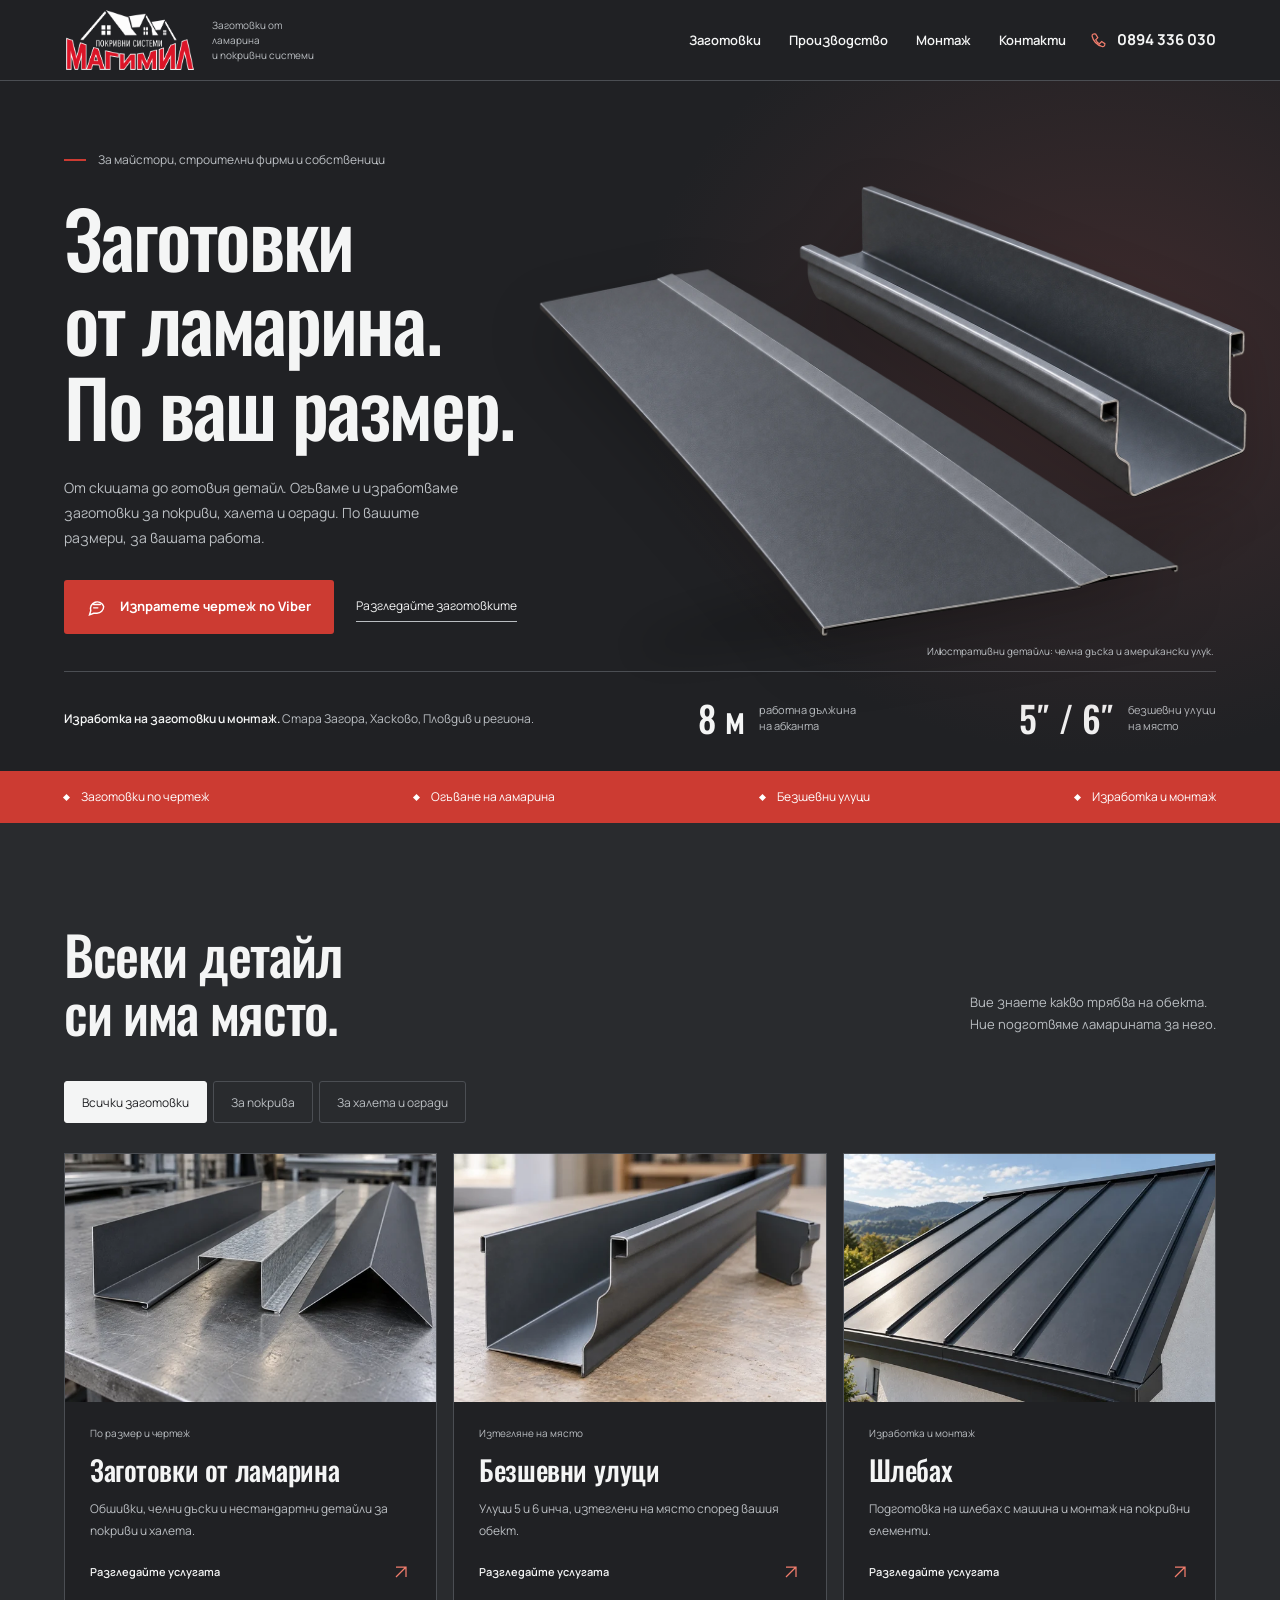
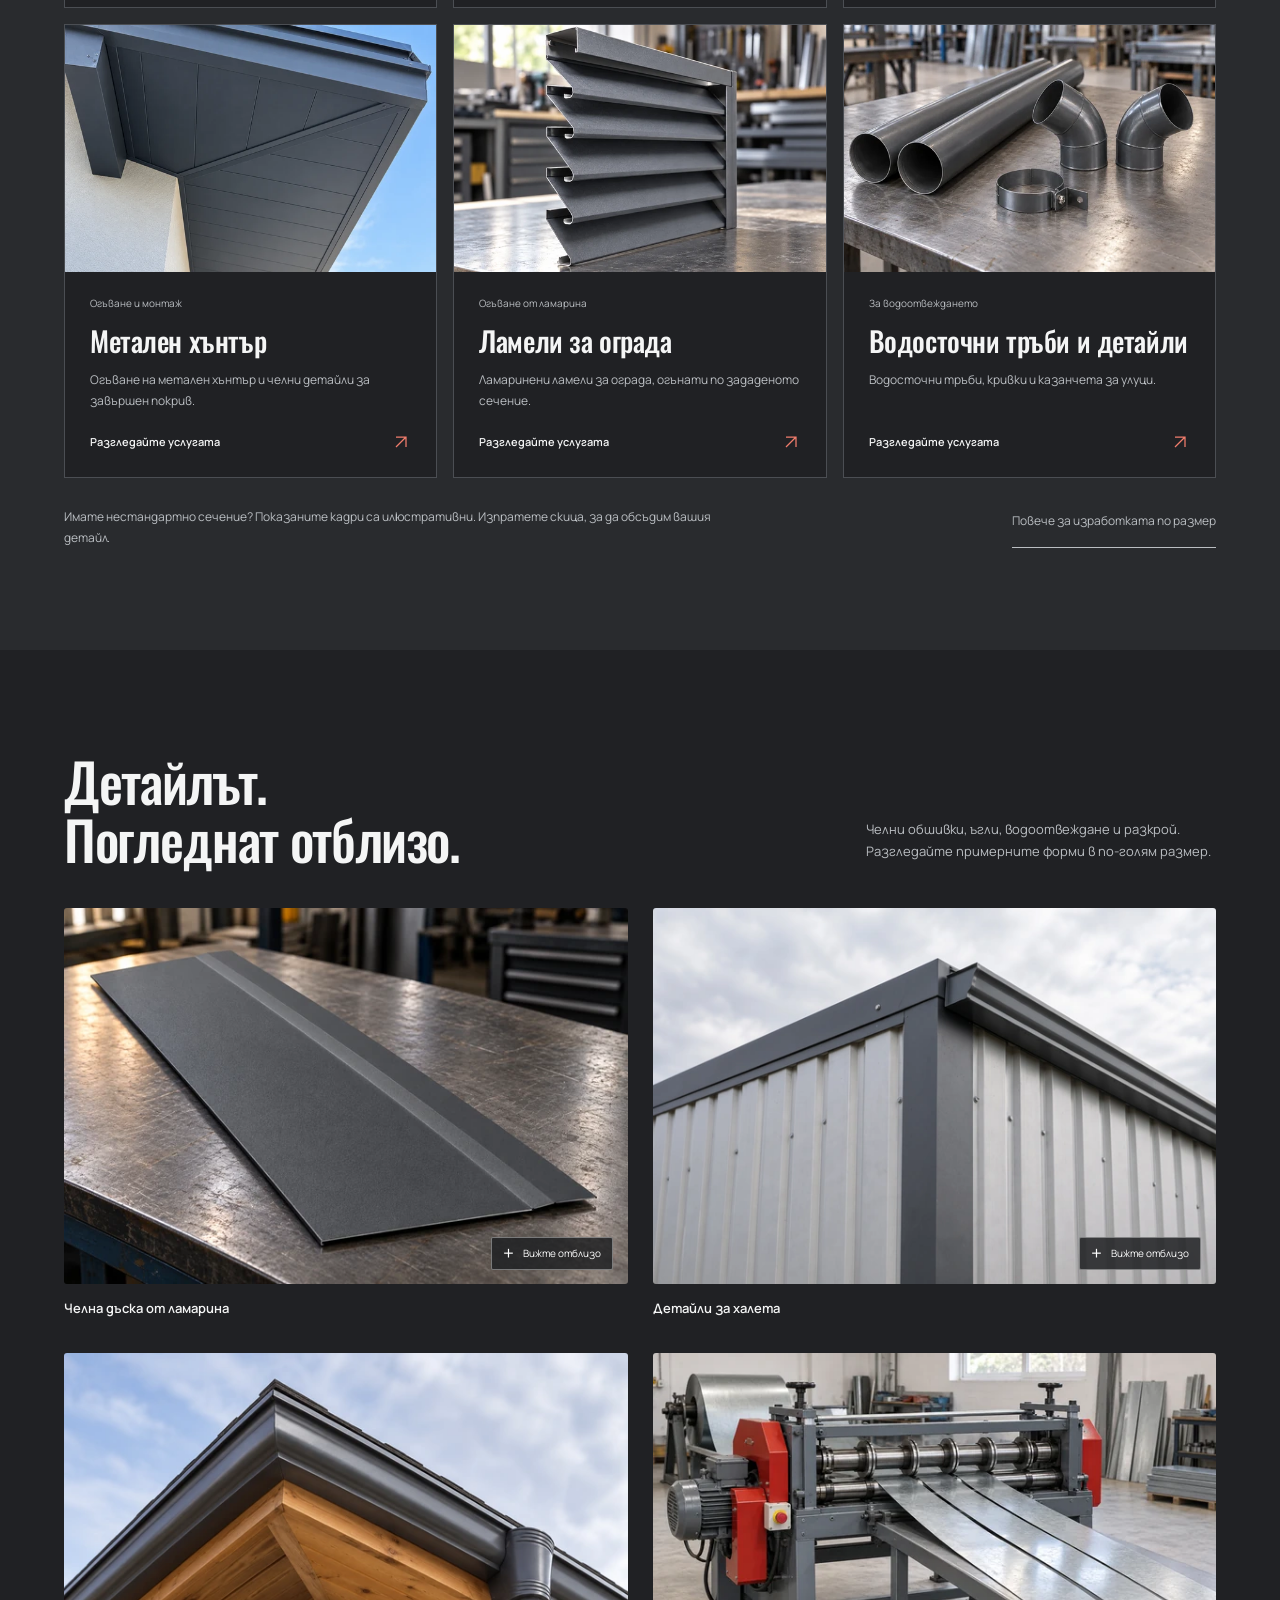
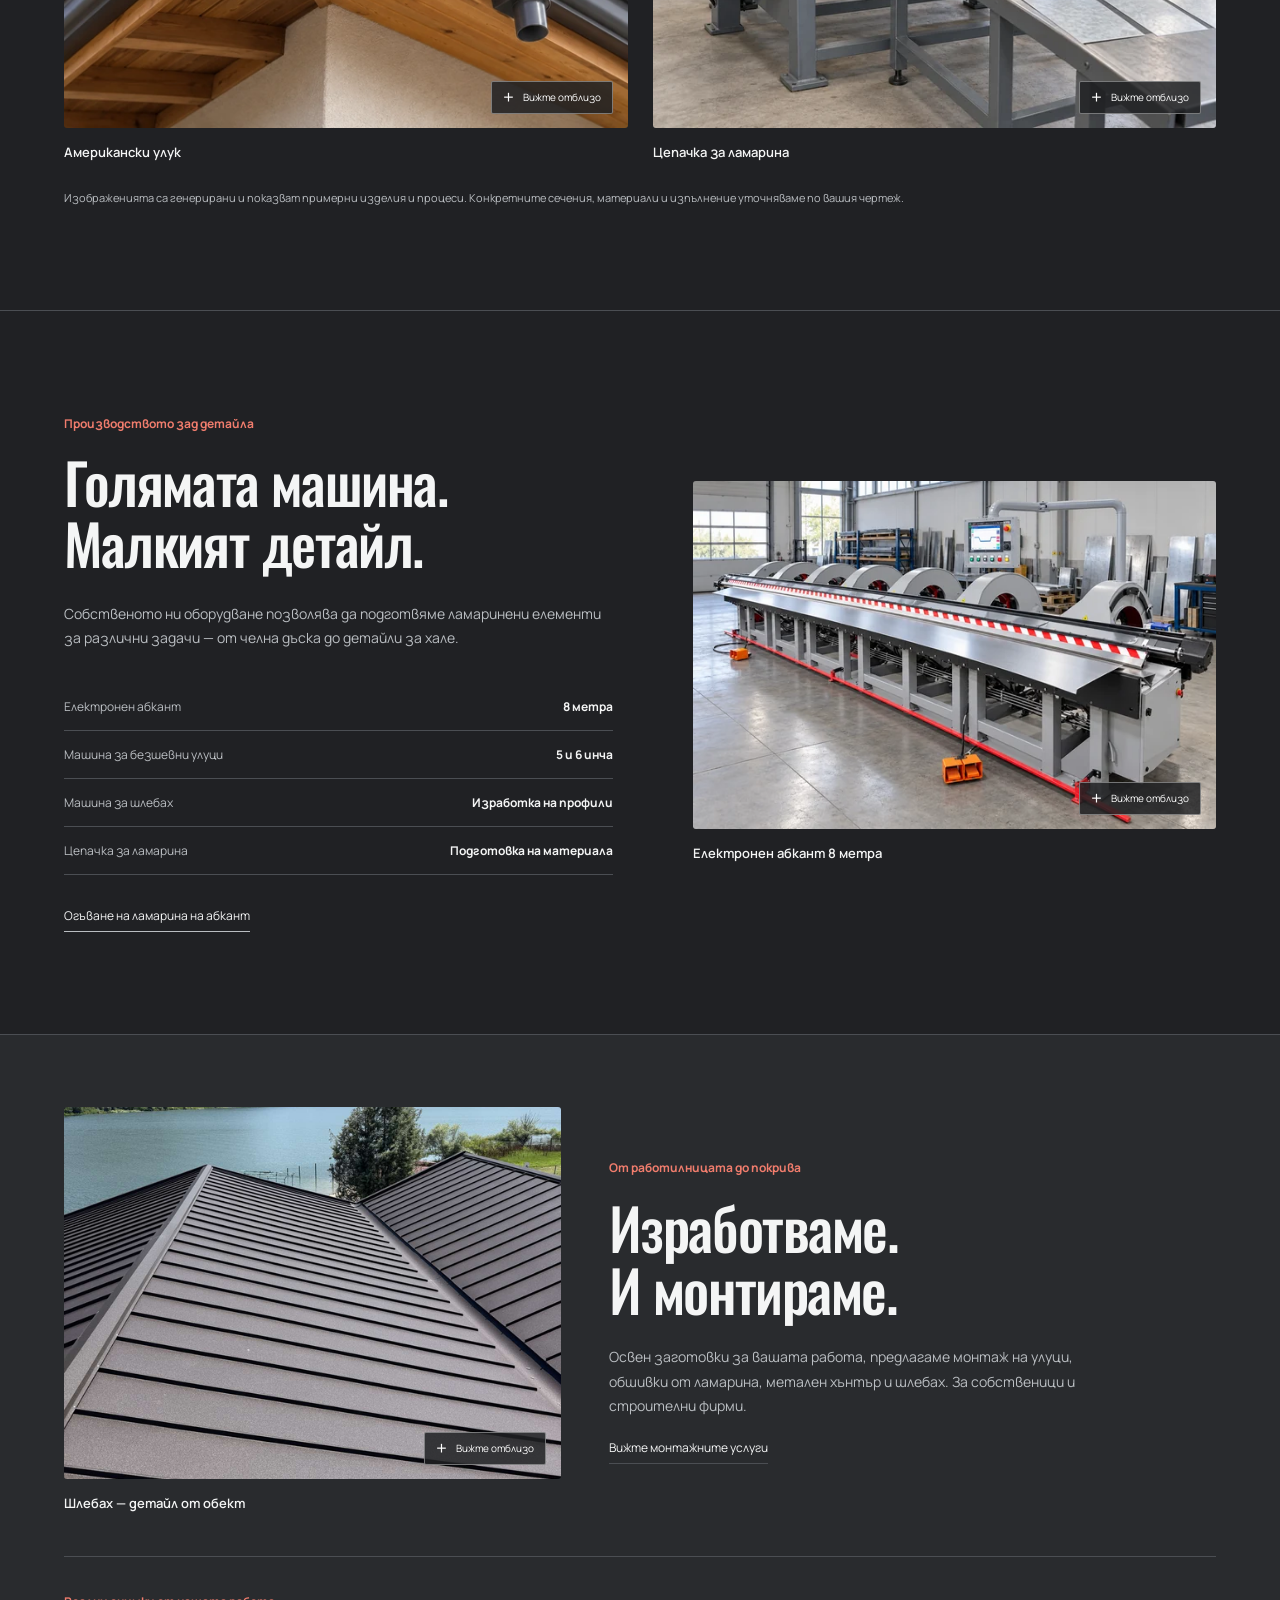
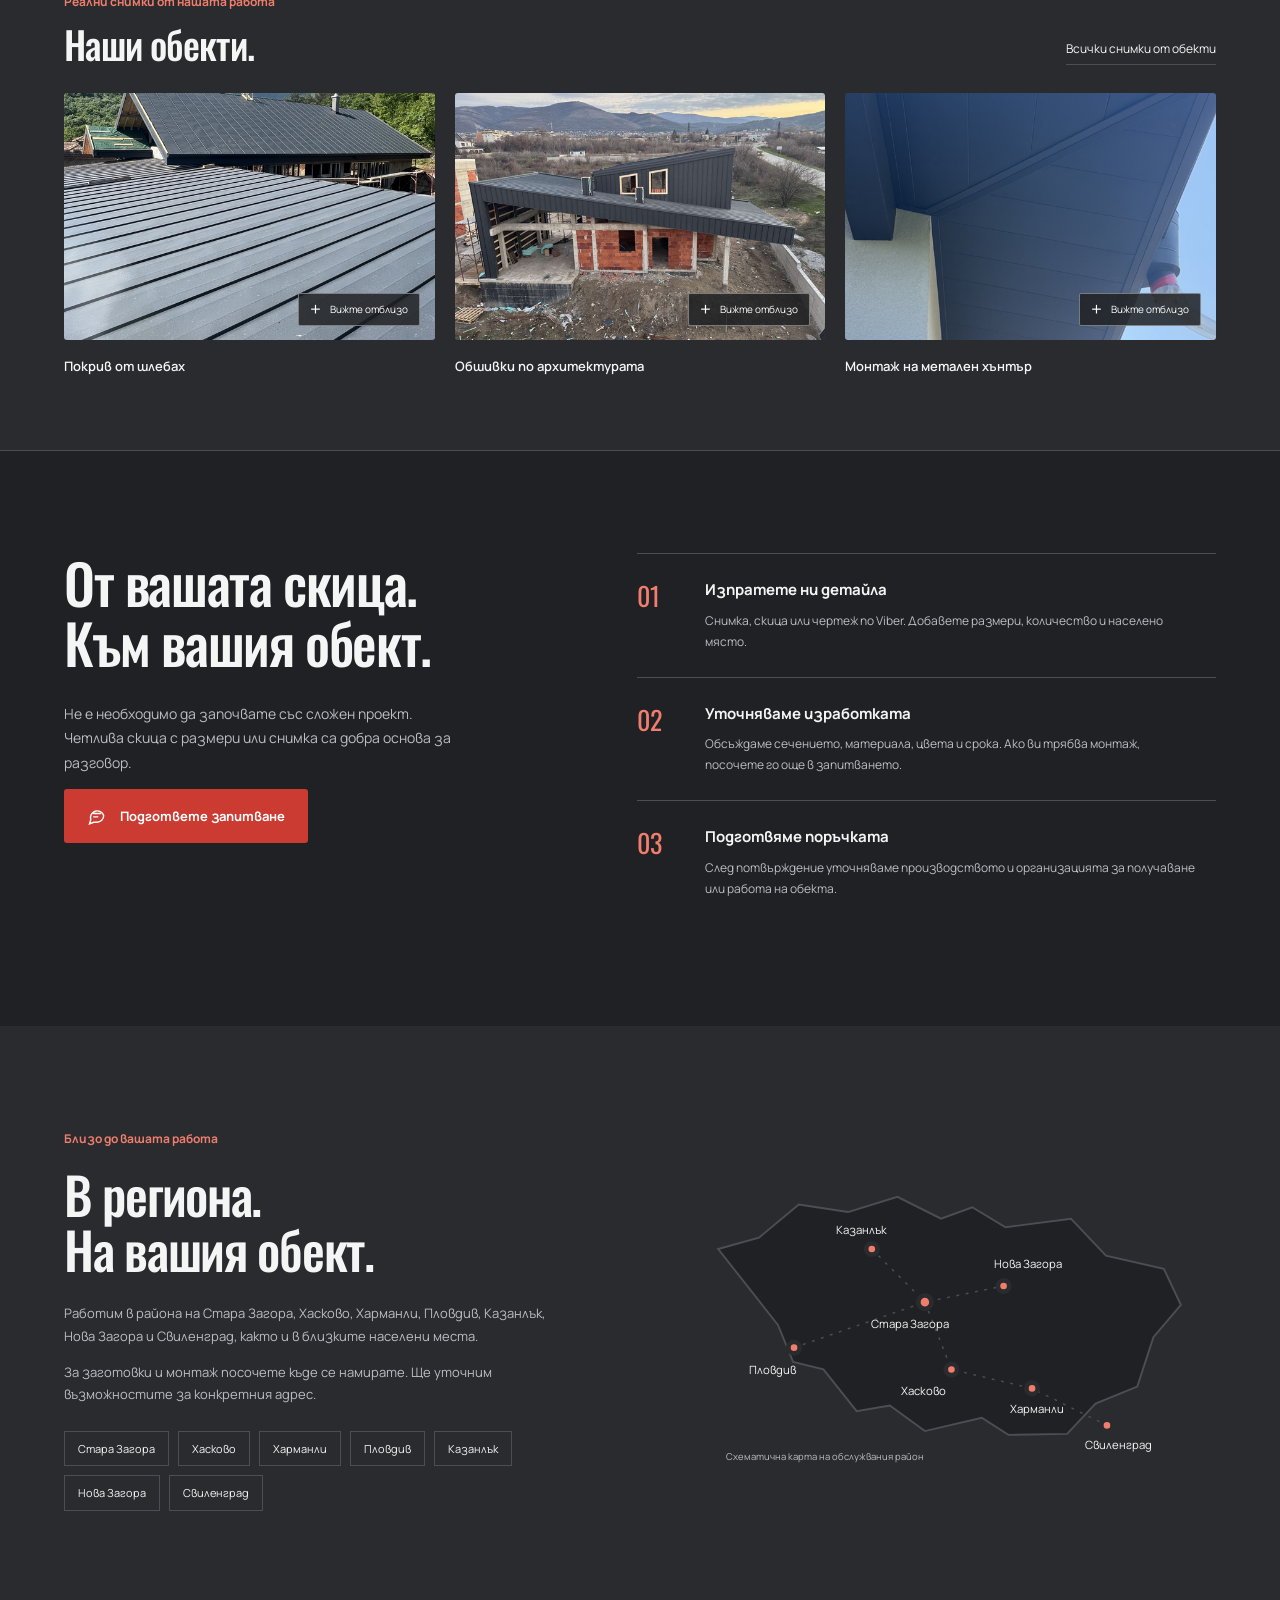
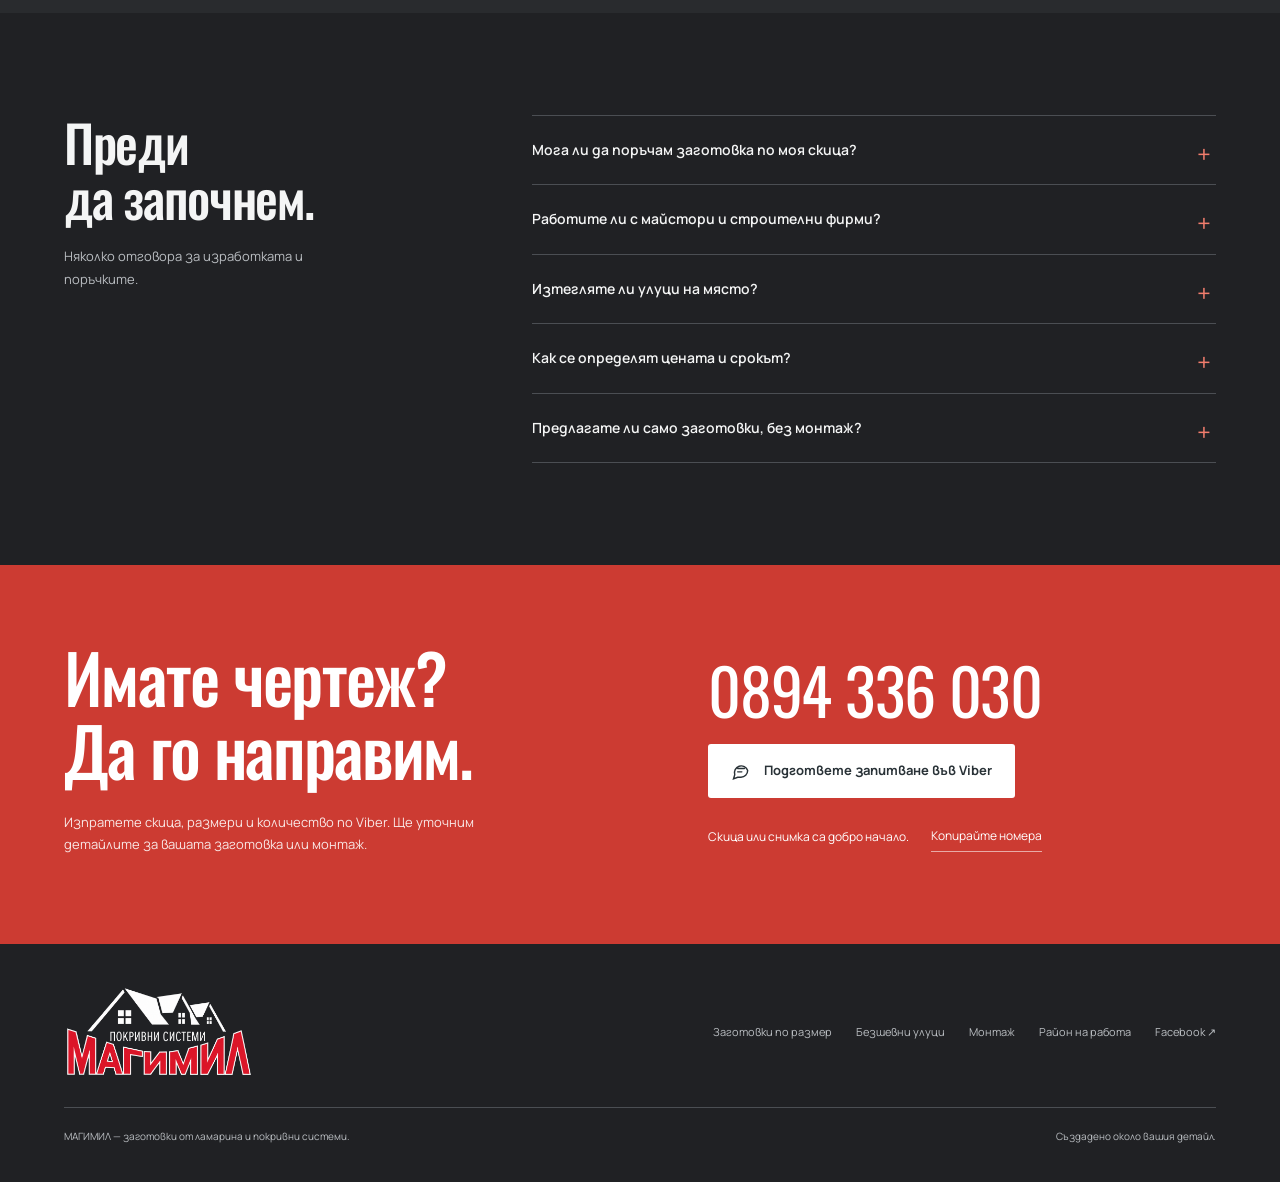
==== commit f50ad14f: "Add Facebook footer link and organization social profile" ====
--- a/index.html
+++ b/index.html
@@ -1,12 +1,43 @@
 <!doctype html>
-<html lang="bg" data-theme="dark"><head><meta charset="utf-8"><meta name="viewport" content="width=device-width, initial-scale=1"><meta name="robots" content="noindex,follow"><meta name="theme-color" content="#202124"><title>Заготовки от ламарина по размер и покривни системи | МАГИМИЛ</title><meta name="description" content="МАГИМИЛ — заготовки от ламарина по размер, огъване на абкант 8 м, безшевни улуци и монтаж. Работа в района на Стара Загора, Хасково и Пловдив."><link rel="canonical" href="https://magimil.bg/"><meta property="og:type" content="website"><meta property="og:locale" content="bg_BG"><meta property="og:site_name" content="МАГИМИЛ"><meta property="og:title" content="Заготовки от ламарина по размер и покривни системи | МАГИМИЛ"><meta property="og:description" content="МАГИМИЛ — заготовки от ламарина по размер, огъване на абкант 8 м, безшевни улуци и монтаж. Работа в района на Стара Загора, Хасково и Пловдив."><meta property="og:url" content="https://magimil.bg/"><meta property="og:image" content="https://magimil.bg/assets/photos/project-lakeside-roof-1200.webp"><meta property="og:image:alt" content="Изпълнен метален покрив със стоящи фалцове край водоем — обект на МАГИМИЛ"><meta name="twitter:card" content="summary_large_image"><meta name="twitter:title" content="Заготовки от ламарина по размер и покривни системи | МАГИМИЛ"><meta name="twitter:description" content="МАГИМИЛ — заготовки от ламарина по размер, огъване на абкант 8 м, безшевни улуци и монтаж. Работа в района на Стара Загора, Хасково и Пловдив."><meta name="twitter:image" content="https://magimil.bg/assets/photos/project-lakeside-roof-1200.webp"><link rel="icon" type="image/svg+xml" href="assets/favicon.svg"><link rel="preload" href="assets/Oswald.ttf" as="font" type="font/ttf" crossorigin><link rel="stylesheet" href="assets/site.css?v=10"><script type="application/ld+json">{"@context": "https://schema.org", "@graph": [{"@type": "Organization", "@id": "https://magimil.bg/#organization", "name": "МАГИМИЛ", "alternateName": "MAGIMIL", "url": "https://magimil.bg/", "logo": "https://magimil.bg/assets/magimil-logo.png", "telephone": "+359894336030", "areaServed": [{"@type": "City", "name": "Стара Загора"}, {"@type": "City", "name": "Хасково"}, {"@type": "City", "name": "Харманли"}, {"@type": "City", "name": "Пловдив"}, {"@type": "City", "name": "Казанлък"}, {"@type": "City", "name": "Нова Загора"}, {"@type": "City", "name": "Свиленград"}]}, {"@type": "WebSite", "@id": "https://magimil.bg/#website", "name": "МАГИМИЛ", "url": "https://magimil.bg/", "inLanguage": "bg", "publisher": {"@id": "https://magimil.bg/#organization"}}, {"@type": "WebPage", "@id": "https://magimil.bg/#webpage", "url": "https://magimil.bg/", "name": "Заготовки от ламарина по размер и покривни системи | МАГИМИЛ", "description": "МАГИМИЛ — заготовки от ламарина по размер, огъване на абкант 8 м, безшевни улуци и монтаж. Работа в района на Стара Загора, Хасково и Пловдив.", "inLanguage": "bg", "isPartOf": {"@id": "https://magimil.bg/#website"}, "about": {"@id": "https://magimil.bg/#organization"}, "primaryImageOfPage": {"@type": "ImageObject", "url": "https://magimil.bg/assets/photos/project-lakeside-roof-1200.webp"}}]}</script><script defer src="assets/site.js?v=13"></script></head><body><a class="skip-link" href="#main">Към съдържанието</a>
+<html lang="bg" data-theme="dark">
+<head>
+<meta charset="UTF-8">
+<meta name="viewport" content="width=device-width, initial-scale=1.0">
+<meta name="robots" content="index, follow, max-image-preview:large, max-snippet:-1, max-video-preview:-1">
+<meta name="theme-color" content="#202124">
+<title>Заготовки от ламарина по размер и покривни системи | МАГИМИЛ</title>
+<meta name="description" content="Заготовки от ламарина по размер, огъване на абкант 8 м, безшевни улуци и монтаж от МАГИМИЛ. Стара Загора, Хасково и Пловдив. Изпратете скица за оферта.">
+<link rel="canonical" href="https://magimil.bg/">
+<meta property="og:type" content="website">
+<meta property="og:locale" content="bg_BG">
+<meta property="og:site_name" content="МАГИМИЛ">
+<meta property="og:title" content="Заготовки от ламарина по размер и покривни системи | МАГИМИЛ">
+<meta property="og:description" content="Заготовки от ламарина по размер, огъване на абкант 8 м, безшевни улуци и монтаж от МАГИМИЛ. Стара Загора, Хасково и Пловдив. Изпратете скица за оферта.">
+<meta property="og:url" content="https://magimil.bg/">
+<meta property="og:image" content="https://magimil.bg/assets/photos/project-lakeside-roof-1200.webp">
+<meta property="og:image:alt" content="Изпълнен метален покрив със стоящи фалцове край водоем — обект на МАГИМИЛ">
+<meta name="twitter:card" content="summary_large_image">
+<meta name="twitter:title" content="Заготовки от ламарина по размер и покривни системи | МАГИМИЛ">
+<meta name="twitter:description" content="Заготовки от ламарина по размер, огъване на абкант 8 м, безшевни улуци и монтаж от МАГИМИЛ. Стара Загора, Хасково и Пловдив. Изпратете скица за оферта.">
+<meta name="twitter:image" content="https://magimil.bg/assets/photos/project-lakeside-roof-1200.webp">
+<link rel="icon" type="image/svg+xml" href="assets/favicon.svg">
+<link rel="preload" href="assets/Oswald.ttf" as="font" type="font/ttf" crossorigin>
+<link rel="stylesheet" href="assets/site.css?v=10">
+<script type="application/ld+json">{"@context": "https://schema.org", "@graph": [{"@type": "Organization", "@id": "https://magimil.bg/#organization", "name": "МАГИМИЛ", "alternateName": "MAGIMIL", "url": "https://magimil.bg/", "logo": "https://magimil.bg/assets/magimil-logo.png", "telephone": "+359894336030", "areaServed": [{"@type": "City", "name": "Стара Загора"}, {"@type": "City", "name": "Хасково"}, {"@type": "City", "name": "Харманли"}, {"@type": "City", "name": "Пловдив"}, {"@type": "City", "name": "Казанлък"}, {"@type": "City", "name": "Нова Загора"}, {"@type": "City", "name": "Свиленград"}], "description": "Заготовки от ламарина по размер, огъване на абкант, безшевни улуци и монтаж от МАГИМИЛ.", "image": "https://magimil.bg/assets/photos/project-lakeside-roof-1200.webp", "sameAs": ["https://www.facebook.com/share/1FMRY89kW6/?mibextid=wwXIfr"]}, {"@type": "WebSite", "@id": "https://magimil.bg/#website", "name": "МАГИМИЛ", "url": "https://magimil.bg/", "inLanguage": "bg", "publisher": {"@id": "https://magimil.bg/#organization"}, "description": "Заготовки от ламарина по размер, огъване на абкант, безшевни улуци и монтаж от МАГИМИЛ.", "image": "https://magimil.bg/assets/photos/project-lakeside-roof-1200.webp"}, {"@type": "WebPage", "@id": "https://magimil.bg/#webpage", "url": "https://magimil.bg/", "name": "Заготовки от ламарина по размер и покривни системи | МАГИМИЛ", "description": "Заготовки от ламарина по размер, огъване на абкант 8 м, безшевни улуци и монтаж от МАГИМИЛ. Стара Загора, Хасково и Пловдив. Изпратете скица за оферта.", "inLanguage": "bg", "isPartOf": {"@id": "https://magimil.bg/#website"}, "about": {"@id": "https://magimil.bg/#organization"}, "primaryImageOfPage": {"@type": "ImageObject", "url": "https://magimil.bg/assets/photos/project-lakeside-roof-1200.webp"}}]}</script>
+<script defer src="assets/site.js?v=13">
+</script>
+<link rel="icon" type="image/png" sizes="16x16" href="assets/favicon-16.png">
+<link rel="icon" type="image/png" sizes="32x32" href="assets/favicon-32.png">
+<link rel="apple-touch-icon" sizes="180x180" href="assets/apple-touch-icon.png">
+</head>
+<body><a class="skip-link" href="#main">Към съдържанието</a>
 <header class="site-header"><div class="wrap header-inner"><a class="brand" href="./" aria-label="МАГИМИЛ — начална страница"><span class="brand-logo"><img src="assets/magimil-logo.webp?v=17" alt="МАГИМИЛ — покривни системи" width="1449" height="712" decoding="async"></span><span class="brand-caption">Заготовки от ламарина<br>и покривни системи</span></a><nav id="main-nav" class="main-nav" aria-label="Основна навигация"><a href="./#zagotovki">Заготовки</a><a href="./#proizvodstvo">Производство</a><a href="montazh/">Монтаж</a><a href="./#kontakti">Контакти</a></nav><a class="header-phone" href="tel:+359894336030"><svg viewBox="0 0 24 24" fill="none" stroke="currentColor" stroke-width="1.7" aria-hidden="true"><path d="m8 3 3 5-3 3c1.2 2.7 2.9 4.4 5.5 5.5l3-3 4.5 3c0 3-1.6 5-4 4C9 18 5 14 3 6 2.5 3.5 5 2 8 3Z"/></svg>0894 336 030</a><button class="menu-button" aria-label="Отворете менюто" aria-expanded="false" aria-controls="main-nav"><svg viewBox="0 0 24 24" fill="none" stroke="currentColor" stroke-width="1.7" aria-hidden="true"><path d="M3 7h18M3 12h18M3 17h18"/></svg></button></div></header><main id="main"><section class="hero" aria-labelledby="hero-title"><div class="wrap"><div class="hero-grid"><div class="hero-copy"><p class="hero-intro">За майстори, строителни фирми и собственици</p><h1 id="hero-title"><span>Заготовки</span><span>от ламарина.</span><span>По ваш размер.</span></h1><p class="hero-description">От скицата до готовия детайл. Огъваме и изработваме заготовки за покриви, халета и огради. По вашите размери, за вашата работа.</p><div class="actions"><button class="button" type="button" data-enquiry=""><svg viewBox="0 0 24 24" fill="none" stroke="currentColor" stroke-width="1.7" aria-hidden="true"><path d="M20 11.5a8 8 0 0 1-8 8H8l-5 2 1.5-5A8 8 0 1 1 20 11.5Z"/><path d="M8 9h8M8 13h5" stroke-linecap="round"/></svg>Изпратете чертеж по Viber</button><a class="text-link" href="#zagotovki">Разгледайте заготовките</a></div></div><figure class="hero-art"><img src="assets/folded-metal-v3.webp?v=17" alt="Илюстративен кадър на челна дъска с плитка сгъвка и американски улук" width="1536" height="1024" fetchpriority="high"><figcaption class="art-note">Илюстративни детайли: челна дъска и американски улук.</figcaption></figure></div><div class="hero-bottom"><p><strong>Изработка на заготовки и монтаж.</strong> Стара Загора, Хасково, Пловдив и региона.</p><div class="capacity"><b>8 м</b><span>работна дължина<br>на абканта</span></div><div class="capacity"><b>5″ / 6″</b><span>безшевни улуци<br>на място</span></div></div></div></section><div class="service-ticker" aria-label="Основни дейности"><span>Заготовки по чертеж</span><span>Огъване на ламарина</span><span>Безшевни улуци</span><span>Изработка и монтаж</span></div>
 <section class="section catalogue" id="zagotovki" aria-labelledby="catalogue-title"><div class="wrap"><div class="section-heading"><h2 id="catalogue-title">Всеки детайл<br>си има място.</h2><p>Вие знаете какво трябва на обекта.<br>Ние подготвяме ламарината за него.</p></div><div class="filter-bar" role="group" aria-label="Филтрирайте категориите заготовки"><button class="filter" data-filter="all" aria-pressed="true">Всички заготовки</button><button class="filter" data-filter="roof" aria-pressed="false">За покрива</button><button class="filter" data-filter="industrial" aria-pressed="false">За халета и огради</button></div><div class="catalogue-grid"><a class="product product-with-photo" data-category="roof industrial" href="zagotovki-ot-lamarina/"><div class="product-photo"><img class="" src="assets/photos/flashings-1200.webp?v=17" srcset="assets/photos/flashings-600.webp?v=17 600w, assets/photos/flashings-1200.webp?v=17 1200w" sizes="(max-width: 600px) calc(100vw - 40px), (max-width: 850px) 85vw, 45vw" width="1536" height="1024" alt="Илюстративен кадър: Огънати ламаринени обшивки с различни сечения върху работна маса" loading="lazy" decoding="async"></div><div class="product-info"><div class="product-top"><span>По размер и чертеж</span></div><h3>Заготовки от ламарина</h3><p>Обшивки, челни дъски и нестандартни детайли за покриви и халета.</p><div class="product-bottom"><span>Разгледайте услугата</span><svg viewBox="0 0 24 24" fill="none" stroke="currentColor" stroke-width="1.5" aria-hidden="true"><path d="M6 18 18 6M6 6h12v12"/></svg></div></div></a><a class="product product-with-photo" data-category="roof" href="bezshevni-uluci/"><div class="product-photo"><img class="" src="assets/photos/gutters-1200.webp?v=17" srcset="assets/photos/gutters-600.webp?v=17 600w, assets/photos/gutters-1200.webp?v=17 1200w" sizes="(max-width: 600px) calc(100vw - 40px), (max-width: 850px) 85vw, 45vw" width="1536" height="1024" alt="Илюстративен кадър: Американски безшевен улук с характерен оформен преден ръб и отворено сечение" loading="lazy" decoding="async"></div><div class="product-info"><div class="product-top"><span>Изтегляне на място</span></div><h3>Безшевни улуци</h3><p>Улуци 5 и 6 инча, изтеглени на място според вашия обект.</p><div class="product-bottom"><span>Разгледайте услугата</span><svg viewBox="0 0 24 24" fill="none" stroke="currentColor" stroke-width="1.5" aria-hidden="true"><path d="M6 18 18 6M6 6h12v12"/></svg></div></div></a><a class="product product-with-photo" data-category="roof" href="shlebah/"><div class="product-photo"><img class="" src="assets/photos/standing-seam-1200.webp?v=17" srcset="assets/photos/standing-seam-600.webp?v=17 600w, assets/photos/standing-seam-1200.webp?v=17 1200w" sizes="(max-width: 600px) calc(100vw - 40px), (max-width: 850px) 85vw, 45vw" width="1536" height="1024" alt="Илюстративен кадър: Детайл на метален покрив с успоредни стоящи фалцове" loading="lazy" decoding="async"></div><div class="product-info"><div class="product-top"><span>Изработка и монтаж</span></div><h3>Шлебах</h3><p>Подготовка на шлебах с машина и монтаж на покривни елементи.</p><div class="product-bottom"><span>Разгледайте услугата</span><svg viewBox="0 0 24 24" fill="none" stroke="currentColor" stroke-width="1.5" aria-hidden="true"><path d="M6 18 18 6M6 6h12v12"/></svg></div></div></a><a class="product product-with-photo" data-category="roof" href="metalen-hantar/"><div class="product-photo"><img class="" src="assets/photos/metal-soffit-1200.webp?v=17" srcset="assets/photos/metal-soffit-600.webp?v=17 600w, assets/photos/metal-soffit-1200.webp?v=17 1200w" sizes="(max-width: 600px) calc(100vw - 40px), (max-width: 850px) 85vw, 45vw" width="1536" height="1024" alt="Илюстративен кадър: Метален хънтър с широки равни панели и диагонално ъглово съединение по предоставената мостра" loading="lazy" decoding="async"></div><div class="product-info"><div class="product-top"><span>Огъване и монтаж</span></div><h3>Метален хънтър</h3><p>Огъване на метален хънтър и челни детайли за завършен покрив.</p><div class="product-bottom"><span>Разгледайте услугата</span><svg viewBox="0 0 24 24" fill="none" stroke="currentColor" stroke-width="1.5" aria-hidden="true"><path d="M6 18 18 6M6 6h12v12"/></svg></div></div></a><a class="product product-with-photo" data-category="industrial" href="lameli-za-ograda/"><div class="product-photo"><img class="" src="assets/photos/fence-slats-1200.webp?v=17" srcset="assets/photos/fence-slats-600.webp?v=17 600w, assets/photos/fence-slats-1200.webp?v=17 1200w" sizes="(max-width: 600px) calc(100vw - 40px), (max-width: 850px) 85vw, 45vw" width="1536" height="1024" alt="Илюстративен кадър: Мостра на огънати ламели за ограда с наклонена широка лицева част и подгънати ръбове" loading="lazy" decoding="async"></div><div class="product-info"><div class="product-top"><span>Огъване от ламарина</span></div><h3>Ламели за ограда</h3><p>Ламаринени ламели за ограда, огънати по зададеното сечение.</p><div class="product-bottom"><span>Разгледайте услугата</span><svg viewBox="0 0 24 24" fill="none" stroke="currentColor" stroke-width="1.5" aria-hidden="true"><path d="M6 18 18 6M6 6h12v12"/></svg></div></div></a><a class="product product-with-photo" data-category="roof" href="vodostochni-trabi-i-detayli/"><div class="product-photo"><img class="" src="assets/photos/downpipes-1200.webp?v=17" srcset="assets/photos/downpipes-600.webp?v=17 600w, assets/photos/downpipes-1200.webp?v=17 1200w" sizes="(max-width: 600px) calc(100vw - 40px), (max-width: 850px) 85vw, 45vw" width="1536" height="1024" alt="Илюстративен кадър: Кръгли ламаринени водосточни тръби, кривки и монтажна скоба" loading="lazy" decoding="async"></div><div class="product-info"><div class="product-top"><span>За водоотвеждането</span></div><h3>Водосточни тръби и детайли</h3><p>Водосточни тръби, кривки и казанчета за улуци.</p><div class="product-bottom"><span>Разгледайте услугата</span><svg viewBox="0 0 24 24" fill="none" stroke="currentColor" stroke-width="1.5" aria-hidden="true"><path d="M6 18 18 6M6 6h12v12"/></svg></div></div></a></div><span id="catalogue-status" role="status" aria-live="polite" style="position:absolute;width:1px;height:1px;overflow:hidden;clip-path:inset(50%)"></span><div class="catalogue-foot"><p>Имате нестандартно сечение? Показаните кадри са илюстративни. Изпратете скица, за да обсъдим вашия детайл.</p><a class="text-link" href="zagotovki-ot-lamarina/">Повече за изработката по размер</a></div></div></section><section class="section detail-gallery-section" id="detayli" aria-labelledby="close-details-title"><div class="wrap"><div class="section-heading"><h2 id="close-details-title">Детайлът.<br>Погледнат отблизо.</h2><p>Челни обшивки, ъгли, водоотвеждане и разкрой. Разгледайте примерните форми в по-голям размер.</p></div><div class="close-details-grid"><figure class="photo-figure "><button type="button" class="photo-zoom" data-photo="assets/photos/fascia-flashing-1200.webp?v=17" data-photo-width="1536" data-photo-real="false" data-photo-title="Челна дъска от ламарина" data-photo-caption="Конкретното сечение се уточнява по чертеж." aria-label="Увеличете: Челна дъска от ламарина"><img class="" src="assets/photos/fascia-flashing-1200.webp?v=17" srcset="assets/photos/fascia-flashing-600.webp?v=17 600w, assets/photos/fascia-flashing-1200.webp?v=17 1200w" sizes="(max-width: 600px) calc(100vw - 40px), (max-width: 850px) 85vw, 45vw" width="1536" height="1024" alt="Илюстративен кадър: Ламаринена челна дъска по предоставена мостра, с широка равна повърхност и плитка надлъжна сгъвка" loading="lazy" decoding="async"><span class="photo-zoom-hint">Вижте отблизо</span></button><figcaption><strong>Челна дъска от ламарина</strong></figcaption></figure><figure class="photo-figure "><button type="button" class="photo-zoom" data-photo="assets/photos/hall-flashings-1200.webp?v=17" data-photo-width="1536" data-photo-real="false" data-photo-title="Детайли за халета" data-photo-caption="Конкретното сечение се уточнява по чертеж." aria-label="Увеличете: Детайли за халета"><img class="" src="assets/photos/hall-flashings-1200.webp?v=17" srcset="assets/photos/hall-flashings-600.webp?v=17 600w, assets/photos/hall-flashings-1200.webp?v=17 1200w" sizes="(max-width: 600px) calc(100vw - 40px), (max-width: 850px) 85vw, 45vw" width="1536" height="1024" alt="Илюстративен кадър: Ламаринени обшивки на хале с американски безшевен улук по дясната стреха" loading="lazy" decoding="async"><span class="photo-zoom-hint">Вижте отблизо</span></button><figcaption><strong>Детайли за халета</strong></figcaption></figure><figure class="photo-figure "><button type="button" class="photo-zoom" data-photo="assets/photos/rain-hopper-1200.webp?v=17" data-photo-width="1536" data-photo-real="false" data-photo-title="Американски улук" data-photo-caption="Конкретното сечение се уточнява по чертеж." aria-label="Увеличете: Американски улук"><img class="" src="assets/photos/rain-hopper-1200.webp?v=17" srcset="assets/photos/rain-hopper-600.webp?v=17 600w, assets/photos/rain-hopper-1200.webp?v=17 1200w" sizes="(max-width: 600px) calc(100vw - 40px), (max-width: 850px) 85vw, 45vw" width="1536" height="1024" alt="Илюстративен кадър: Американски улук в антрацит, монтиран по стрехата на къща" loading="lazy" decoding="async"><span class="photo-zoom-hint">Вижте отблизо</span></button><figcaption><strong>Американски улук</strong></figcaption></figure><figure class="photo-figure "><button type="button" class="photo-zoom" data-photo="assets/photos/sheet-slitting-1200.webp?v=17" data-photo-width="1536" data-photo-real="false" data-photo-title="Цепачка за ламарина" data-photo-caption="Конкретното сечение се уточнява по чертеж." aria-label="Увеличете: Цепачка за ламарина"><img class="" src="assets/photos/sheet-slitting-1200.webp?v=17" srcset="assets/photos/sheet-slitting-600.webp?v=17 600w, assets/photos/sheet-slitting-1200.webp?v=17 1200w" sizes="(max-width: 600px) calc(100vw - 40px), (max-width: 850px) 85vw, 45vw" width="1536" height="1024" alt="Илюстративен кадър: Машина за надлъжен разкрой на ламарина с валове, направляващи и режещи дискове" loading="lazy" decoding="async"><span class="photo-zoom-hint">Вижте отблизо</span></button><figcaption><strong>Цепачка за ламарина</strong></figcaption></figure></div><p class="photo-disclosure">Изображенията са генерирани и показват примерни изделия и процеси. Конкретните сечения, материали и изпълнение уточняваме по вашия чертеж.</p></div></section>
 <section class="section workshop" id="proizvodstvo" aria-labelledby="workshop-title"><div class="wrap workshop-grid"><div class="workshop-copy"><span class="section-kicker">Производството зад детайла</span><h2 id="workshop-title">Голямата машина.<br>Малкият детайл.</h2><p>Собственото ни оборудване позволява да подготвяме ламаринени елементи за различни задачи — от челна дъска до детайли за хале.</p><div class="equipment-list"><div class="equipment-row"><span>Електронен абкант</span><strong>8 метра</strong></div><div class="equipment-row"><span>Машина за безшевни улуци</span><strong>5 и 6 инча</strong></div><div class="equipment-row"><span>Машина за шлебах</span><strong>Изработка на профили</strong></div><div class="equipment-row"><span>Цепачка за ламарина</span><strong>Подготовка на материала</strong></div></div><a class="text-link" href="ogavane-na-lamarina-abkant/">Огъване на ламарина на абкант</a></div><div class="workshop-visual"><figure class="photo-figure workshop-photo"><button type="button" class="photo-zoom" data-photo="assets/photos/sheet-bending-1200.webp?v=17" data-photo-width="1536" data-photo-real="false" data-photo-title="Електронен абкант 8 метра" data-photo-caption="Конкретното сечение се уточнява по чертеж." aria-label="Увеличете: Електронен абкант 8 метра"><img class="" src="assets/photos/sheet-bending-1200.webp?v=17" srcset="assets/photos/sheet-bending-600.webp?v=17 600w, assets/photos/sheet-bending-1200.webp?v=17 1200w" sizes="(max-width: 600px) calc(100vw - 40px), (max-width: 850px) 85vw, 45vw" width="1536" height="1024" alt="Илюстративен кадър: Модерен електронен абкант с дисплей и осемметрова работна дължина" loading="lazy" decoding="async"><span class="photo-zoom-hint">Вижте отблизо</span></button><figcaption><strong>Електронен абкант 8 метра</strong></figcaption></figure></div></div></section>
 <section class="section installation" id="montazh" aria-labelledby="installation-title"><div class="wrap installation-grid"><figure class="photo-figure installation-photo real-project-photo"><button type="button" class="photo-zoom" data-photo="assets/photos/originals/project-lakeside-roof.jpg" data-photo-width="1200" data-photo-real="true" data-photo-title="Шлебах — детайл от обект" data-photo-caption="Реална снимка от обект на МАГИМИЛ." aria-label="Увеличете: Шлебах — детайл от обект"><img class="" src="assets/photos/project-lakeside-roof-1200.webp?v=17" srcset="assets/photos/project-lakeside-roof-600.webp?v=17 600w, assets/photos/project-lakeside-roof-1200.webp?v=17 1200w" sizes="(max-width: 600px) calc(100vw - 40px), (max-width: 850px) 85vw, 45vw" width="1200" height="1600" alt="Изпълнен метален покрив със стоящи фалцове край водоем — обект на МАГИМИЛ" loading="lazy" decoding="async"><span class="photo-zoom-hint">Вижте отблизо</span></button><figcaption><strong>Шлебах — детайл от обект</strong></figcaption></figure><div class="installation-copy"><span class="section-kicker">От работилницата до покрива</span><h2 id="installation-title">Изработваме.<br>И монтираме.</h2><p>Освен заготовки за вашата работа, предлагаме монтаж на улуци, обшивки от ламарина, метален хънтър и шлебах. За собственици и строителни фирми.</p><a class="text-link" href="montazh/">Вижте монтажните услуги</a></div></div><div class="wrap home-projects"><div class="projects-heading"><div><span class="section-kicker">Реални снимки от нашата работа</span><h3>Наши обекти.</h3></div><a class="text-link" href="montazh/#detail-gallery">Всички снимки от обекти</a></div><div class="home-project-grid"><figure class="photo-figure  real-project-photo"><button type="button" class="photo-zoom" data-photo="assets/photos/originals/project-roof-overview.jpg" data-photo-width="3024" data-photo-real="true" data-photo-title="Покрив от шлебах" data-photo-caption="Реална снимка от обект на МАГИМИЛ." aria-label="Увеличете: Покрив от шлебах"><img class="" src="assets/photos/project-roof-overview-1200.webp?v=17" srcset="assets/photos/project-roof-overview-600.webp?v=17 600w, assets/photos/project-roof-overview-1200.webp?v=17 1200w" sizes="(max-width: 600px) calc(100vw - 40px), (max-width: 850px) 85vw, 45vw" width="3024" height="4032" alt="Метален покрив от шлебах и челна обшивка на обект на МАГИМИЛ" loading="lazy" decoding="async"><span class="photo-zoom-hint">Вижте отблизо</span></button><figcaption><strong>Покрив от шлебах</strong></figcaption></figure><figure class="photo-figure  real-project-photo"><button type="button" class="photo-zoom" data-photo="assets/photos/originals/project-modern-house.jpg" data-photo-width="1600" data-photo-real="true" data-photo-title="Обшивки по архитектурата" data-photo-caption="Реална снимка от обект на МАГИМИЛ." aria-label="Увеличете: Обшивки по архитектурата"><img class="" src="assets/photos/project-modern-house-1200.webp?v=17" srcset="assets/photos/project-modern-house-600.webp?v=17 600w, assets/photos/project-modern-house-1200.webp?v=17 1200w" sizes="(max-width: 600px) calc(100vw - 40px), (max-width: 850px) 85vw, 45vw" width="1600" height="1200" alt="Общ изглед на покрив и фасадни обшивки от антрацитна ламарина — обект на МАГИМИЛ" loading="lazy" decoding="async"><span class="photo-zoom-hint">Вижте отблизо</span></button><figcaption><strong>Обшивки по архитектурата</strong></figcaption></figure><figure class="photo-figure  real-project-photo"><button type="button" class="photo-zoom" data-photo="assets/photos/originals/project-metal-soffit.jpg" data-photo-width="1206" data-photo-real="true" data-photo-title="Монтаж на метален хънтър" data-photo-caption="Реална снимка от обект на МАГИМИЛ." aria-label="Увеличете: Монтаж на метален хънтър"><img class="" src="assets/photos/project-metal-soffit-1200.webp?v=17" srcset="assets/photos/project-metal-soffit-600.webp?v=17 600w, assets/photos/project-metal-soffit-1200.webp?v=17 1200w" sizes="(max-width: 600px) calc(100vw - 40px), (max-width: 850px) 85vw, 45vw" width="1206" height="1748" alt="Реален монтаж на метален хънтър под стреха с ъглово съединение и челна обшивка — обект на МАГИМИЛ" loading="lazy" decoding="async"><span class="photo-zoom-hint">Вижте отблизо</span></button><figcaption><strong>Монтаж на метален хънтър</strong></figcaption></figure></div></div></section>
 <section class="section process" id="porachka" aria-labelledby="process-title"><div class="wrap process-grid"><div class="process-intro"><h2 id="process-title">От вашата скица.<br>Към вашия обект.</h2><p>Не е необходимо да започвате със сложен проект. Четлива скица с размери или снимка са добра основа за разговор.</p><button class="button" type="button" data-enquiry=""><svg viewBox="0 0 24 24" fill="none" stroke="currentColor" stroke-width="1.7" aria-hidden="true"><path d="M20 11.5a8 8 0 0 1-8 8H8l-5 2 1.5-5A8 8 0 1 1 20 11.5Z"/><path d="M8 9h8M8 13h5" stroke-linecap="round"/></svg>Подгответе запитване</button></div><ol class="steps"><li><div><h3>Изпратете ни детайла</h3><p>Снимка, скица или чертеж по Viber. Добавете размери, количество и населено място.</p></div></li><li><div><h3>Уточняваме изработката</h3><p>Обсъждаме сечението, материала, цвета и срока. Ако ви трябва монтаж, посочете го още в запитването.</p></div></li><li><div><h3>Подготвяме поръчката</h3><p>След потвърждение уточняваме производството и организацията за получаване или работа на обекта.</p></div></li></ol></div></section>
 <section class="section regions" id="rayon" aria-labelledby="regions-title"><div class="wrap regions-grid"><div><span class="section-kicker">Близо до вашата работа</span><h2 id="regions-title">В региона.<br>На вашия обект.</h2><p>Работим в района на Стара Загора, Хасково, Харманли, Пловдив, Казанлък, Нова Загора и Свиленград, както и в близките населени места.</p><p>За заготовки и монтаж посочете къде се намирате. Ще уточним възможностите за конкретния адрес.</p><ul class="city-list"><li>Стара Загора</li><li>Хасково</li><li>Харманли</li><li>Пловдив</li><li>Казанлък</li><li>Нова Загора</li><li>Свиленград</li></ul></div><svg class="region-map" viewBox="0 0 560 340" role="img" aria-label="Схематичен район на работа: Пловдив, Казанлък, Стара Загора, Нова Загора, Хасково, Харманли и Свиленград. Не обозначава адреси на офиси."><path class="map-outline" d="m35 96 43-12 42-35 52 8 52-16 46 23 33-12 35 21 69-9 37 39 61 14 18 38-29 34-17 52-44 18-30 32-62 1-28-18-60 14-37-27-35 6-35-44-32-8-16-39Z"/><path class="map-road" d="m115 200 138-48 83-17M253 152l28 71 85 20 79 39M197 96l56 56"/><circle cx="115" cy="200" r="6"/><circle cx="197" cy="96" r="6"/><circle cx="253" cy="152" r="7"/><circle cx="336" cy="135" r="6"/><circle cx="281" cy="223" r="6"/><circle cx="366" cy="243" r="6"/><circle cx="445" cy="282" r="6"/><text x="67" y="228">Пловдив</text><text x="159" y="80">Казанлък</text><text x="196" y="179">Стара Загора</text><text x="326" y="116">Нова Загора</text><text x="228" y="250">Хасково</text><text x="343" y="269">Харманли</text><text x="422" y="307">Свиленград</text><text x="43" y="318" class="map-muted">Схематична карта на обслужвания район</text></svg></div></section>
-<section class="section faq" aria-labelledby="faq-title"><div class="wrap faq-grid"><div class="faq-intro"><h2 id="faq-title">Преди<br>да започнем.</h2><p>Няколко отговора за изработката и поръчките.</p></div><div class="faq-list"><details><summary>Мога ли да поръчам заготовка по моя скица?</summary><p>Да. Изпратете четлива скица или чертеж с размерите и количеството по Viber. Уточняваме материала, сечението и възможността за изработка преди потвърждение.</p></details><details><summary>Работите ли с майстори и строителни фирми?</summary><p>Да. Изработваме заготовки за други майстори, строителни фирми и собственици. Можете да изпратите конкретните детайли за вашия обект.</p></details><details><summary>Изтегляте ли улуци на място?</summary><p>Да. Разполагаме с машина за безшевни улуци на 5 и 6 инча. Организацията за изтегляне и монтаж на конкретния обект се уточнява предварително.</p></details><details><summary>Как се определят цената и срокът?</summary><p>След уточняване на размерите, количеството, материала и необходимата работа. Изпратете информацията по Viber или се обадете. Цените и сроковете се потвърждават за конкретната поръчка.</p></details><details><summary>Предлагате ли само заготовки, без монтаж?</summary><p>Да. Можете да поръчате заготовки за собствен монтаж. Предлагаме и монтаж на улуци, обшивки, метален хънтър и шлебах, ако това е необходимо за обекта.</p></details></div></div></section><section class="contact" id="kontakti" aria-labelledby="contact-title"><div class="wrap contact-grid"><div><h2 id="contact-title">Имате чертеж?<br>Да го направим.</h2><p>Изпратете скица, размери и количество по Viber. Ще уточним детайлите за вашата заготовка или монтаж.</p></div><div class="contact-actions"><a class="contact-number" href="tel:+359894336030">0894 336 030</a><button class="button" type="button" data-enquiry=""><svg viewBox="0 0 24 24" fill="none" stroke="currentColor" stroke-width="1.7" aria-hidden="true"><path d="M20 11.5a8 8 0 0 1-8 8H8l-5 2 1.5-5A8 8 0 1 1 20 11.5Z"/><path d="M8 9h8M8 13h5" stroke-linecap="round"/></svg>Подгответе запитване във Viber</button><div class="contact-secondary"><span>Скица или снимка са добро начало.</span><button class="text-link" data-copy-phone type="button" style="background:none;color:inherit;border-top:0;border-left:0;border-right:0;cursor:pointer">Копирайте номера</button></div></div></div></section></main><footer class="site-footer"><div class="wrap"><div class="footer-top"><a href="./" class="footer-title" aria-label="МАГИМИЛ — начална страница"><span class="brand-logo footer-logo"><img src="assets/magimil-logo.webp?v=17" alt="МАГИМИЛ — покривни системи" width="1449" height="712" loading="lazy" decoding="async"></span></a><div class="footer-links"><a href="zagotovki-ot-lamarina/">Заготовки по размер</a><a href="bezshevni-uluci/">Безшевни улуци</a><a href="montazh/">Монтаж</a><a href="./#rayon">Район на работа</a></div></div><div class="footer-bottom"><p>МАГИМИЛ — заготовки от ламарина и покривни системи.</p><span>Създадено около вашия детайл.</span></div></div></footer>
+<section class="section faq" aria-labelledby="faq-title"><div class="wrap faq-grid"><div class="faq-intro"><h2 id="faq-title">Преди<br>да започнем.</h2><p>Няколко отговора за изработката и поръчките.</p></div><div class="faq-list"><details><summary>Мога ли да поръчам заготовка по моя скица?</summary><p>Да. Изпратете четлива скица или чертеж с размерите и количеството по Viber. Уточняваме материала, сечението и възможността за изработка преди потвърждение.</p></details><details><summary>Работите ли с майстори и строителни фирми?</summary><p>Да. Изработваме заготовки за други майстори, строителни фирми и собственици. Можете да изпратите конкретните детайли за вашия обект.</p></details><details><summary>Изтегляте ли улуци на място?</summary><p>Да. Разполагаме с машина за безшевни улуци на 5 и 6 инча. Организацията за изтегляне и монтаж на конкретния обект се уточнява предварително.</p></details><details><summary>Как се определят цената и срокът?</summary><p>След уточняване на размерите, количеството, материала и необходимата работа. Изпратете информацията по Viber или се обадете. Цените и сроковете се потвърждават за конкретната поръчка.</p></details><details><summary>Предлагате ли само заготовки, без монтаж?</summary><p>Да. Можете да поръчате заготовки за собствен монтаж. Предлагаме и монтаж на улуци, обшивки, метален хънтър и шлебах, ако това е необходимо за обекта.</p></details></div></div></section><section class="contact" id="kontakti" aria-labelledby="contact-title"><div class="wrap contact-grid"><div><h2 id="contact-title">Имате чертеж?<br>Да го направим.</h2><p>Изпратете скица, размери и количество по Viber. Ще уточним детайлите за вашата заготовка или монтаж.</p></div><div class="contact-actions"><a class="contact-number" href="tel:+359894336030">0894 336 030</a><button class="button" type="button" data-enquiry=""><svg viewBox="0 0 24 24" fill="none" stroke="currentColor" stroke-width="1.7" aria-hidden="true"><path d="M20 11.5a8 8 0 0 1-8 8H8l-5 2 1.5-5A8 8 0 1 1 20 11.5Z"/><path d="M8 9h8M8 13h5" stroke-linecap="round"/></svg>Подгответе запитване във Viber</button><div class="contact-secondary"><span>Скица или снимка са добро начало.</span><button class="text-link" data-copy-phone type="button" style="background:none;color:inherit;border-top:0;border-left:0;border-right:0;cursor:pointer">Копирайте номера</button></div></div></div></section></main><footer class="site-footer"><div class="wrap"><div class="footer-top"><a href="./" class="footer-title" aria-label="МАГИМИЛ — начална страница"><span class="brand-logo footer-logo"><img src="assets/magimil-logo.webp?v=17" alt="МАГИМИЛ — покривни системи" width="1449" height="712" loading="lazy" decoding="async"></span></a><div class="footer-links"><a href="zagotovki-ot-lamarina/">Заготовки по размер</a><a href="bezshevni-uluci/">Безшевни улуци</a><a href="montazh/">Монтаж</a><a href="./#rayon">Район на работа</a><a href="https://www.facebook.com/share/1FMRY89kW6/?mibextid=wwXIfr" target="_blank" rel="noopener noreferrer" aria-label="МАГИМИЛ във Facebook (отваря се в нов раздел)">Facebook ↗</a></div></div><div class="footer-bottom"><p>МАГИМИЛ — заготовки от ламарина и покривни системи.</p><span>Създадено около вашия детайл.</span></div></div></footer>
 <div class="mobile-contact" aria-label="Бърза връзка"><a class="button button-outline" href="tel:+359894336030"><svg viewBox="0 0 24 24" fill="none" stroke="currentColor" stroke-width="1.7" aria-hidden="true"><path d="m8 3 3 5-3 3c1.2 2.7 2.9 4.4 5.5 5.5l3-3 4.5 3c0 3-1.6 5-4 4C9 18 5 14 3 6 2.5 3.5 5 2 8 3Z"/></svg>Обадете се</a><button class="button" type="button" data-enquiry=""><svg viewBox="0 0 24 24" fill="none" stroke="currentColor" stroke-width="1.7" aria-hidden="true"><path d="M20 11.5a8 8 0 0 1-8 8H8l-5 2 1.5-5A8 8 0 1 1 20 11.5Z"/><path d="M8 9h8M8 13h5" stroke-linecap="round"/></svg>Чертеж по Viber</button></div>
 <dialog id="viber-dialog" aria-labelledby="dialog-title"><div class="dialog-header"><h2 id="dialog-title">Да уточним детайла.</h2><button class="close-dialog" data-close-dialog aria-label="Затворете запитването">×</button></div><p class="dialog-note">Допълнете текста, копирайте го и го поставете във Viber. Приложете чертежа или снимката директно в разговора. Този сайт не изпраща съобщения и файлове.</p><label for="enquiry-message" class="field-label">Вашето запитване</label><textarea id="enquiry-message">Здравейте, МАГИМИЛ!
 Интересувам се от заготовки от ламарина.
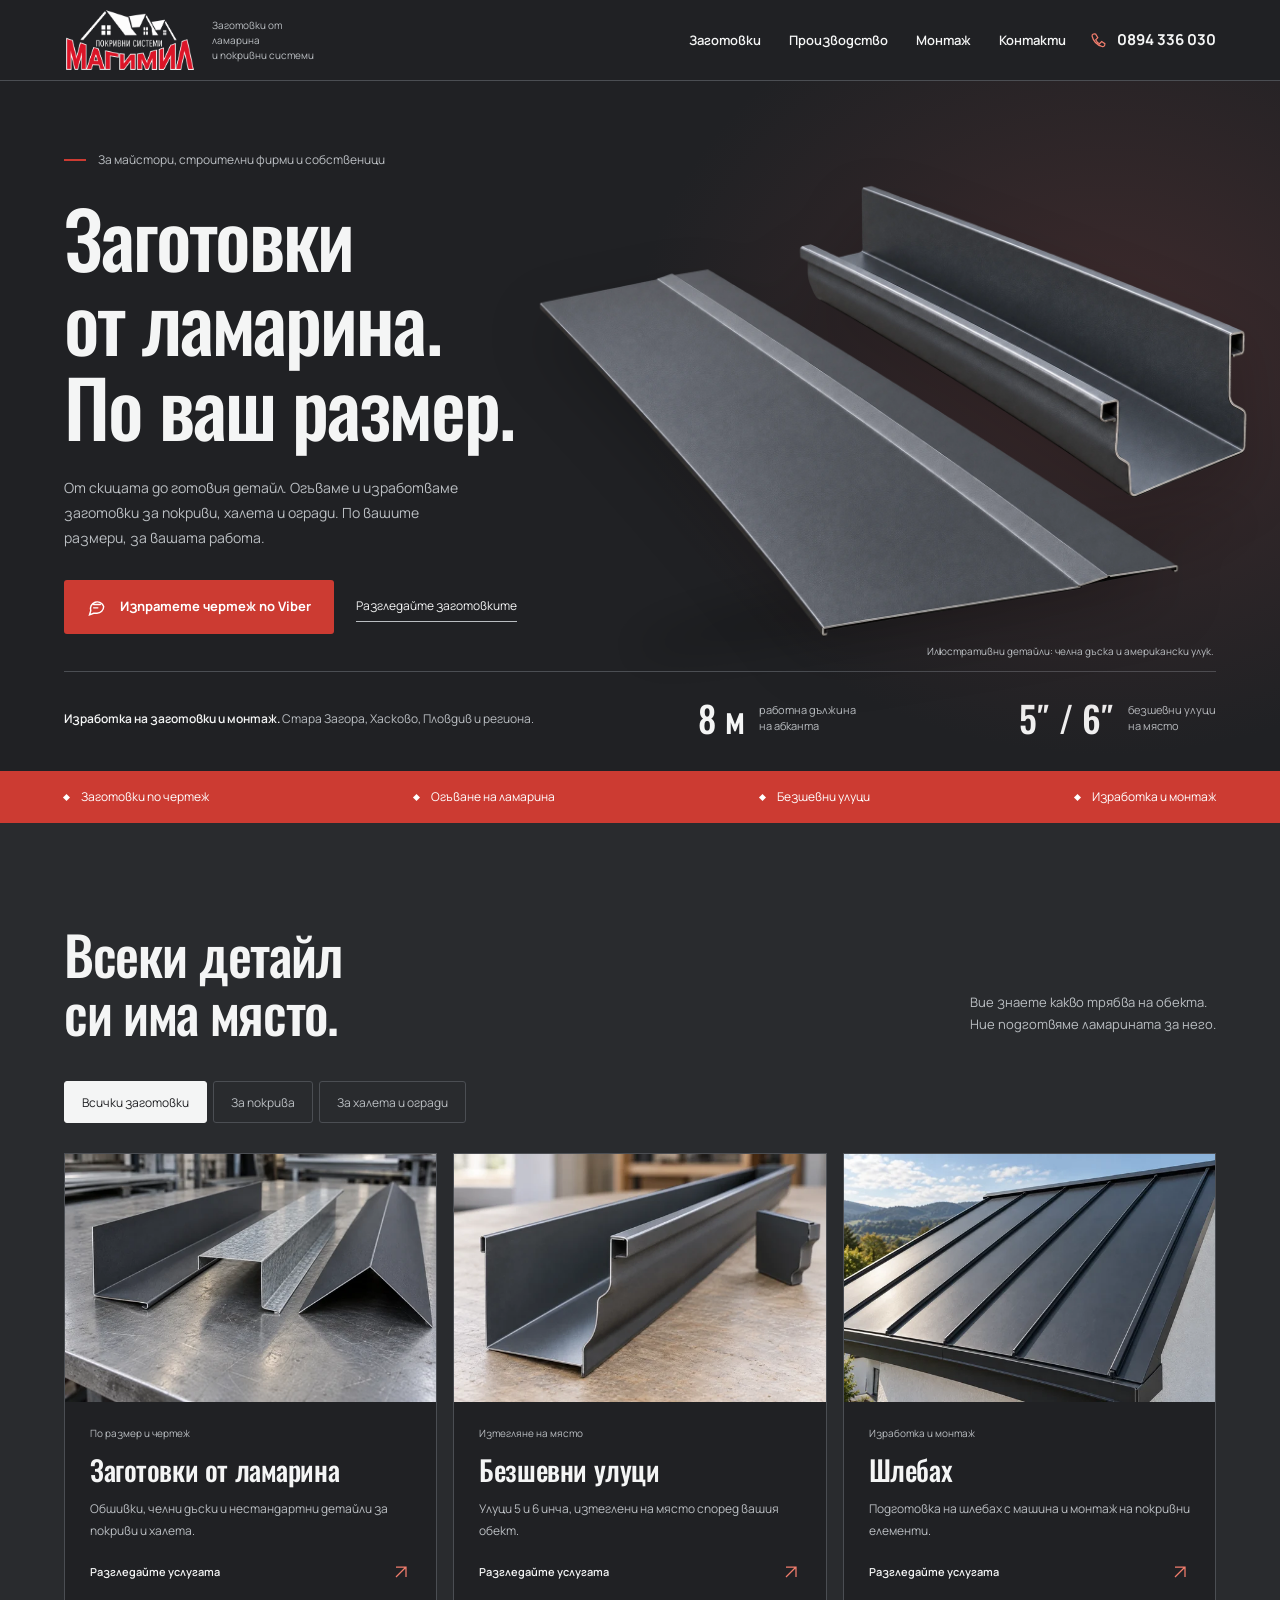
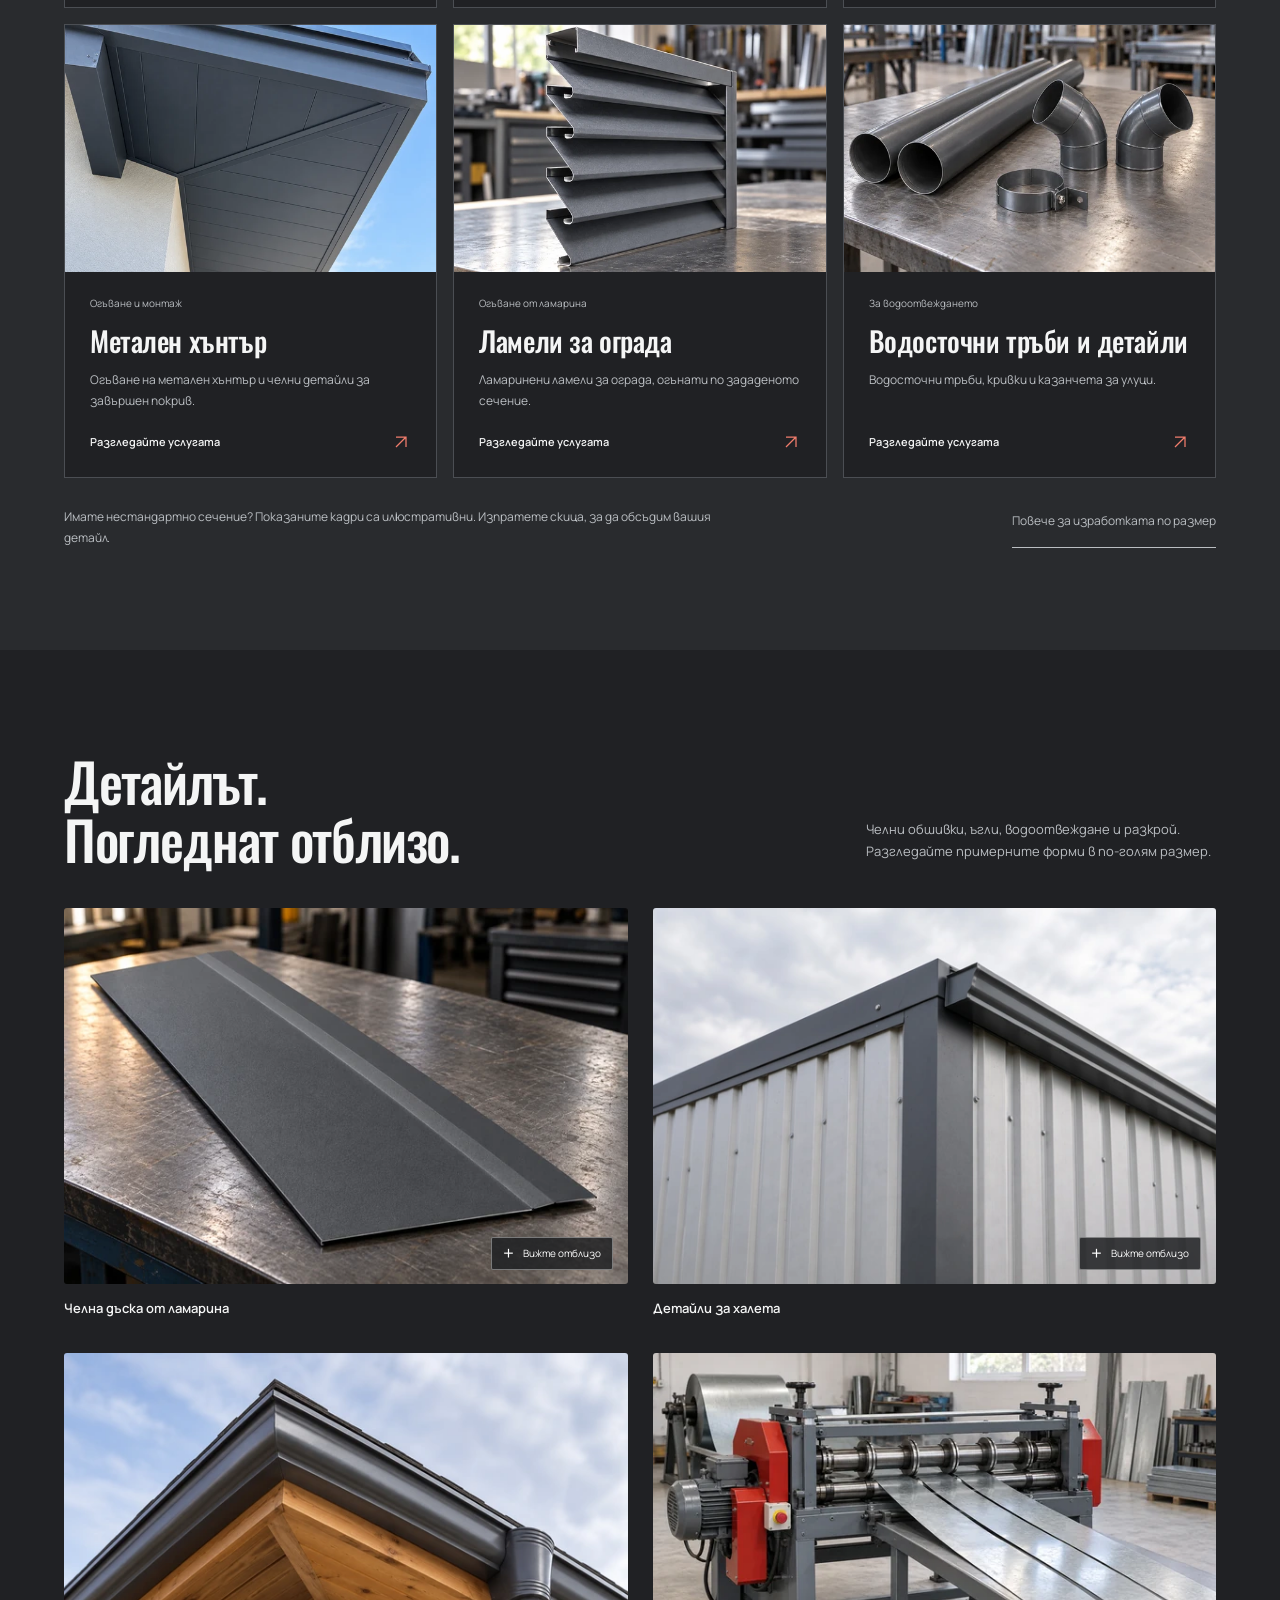
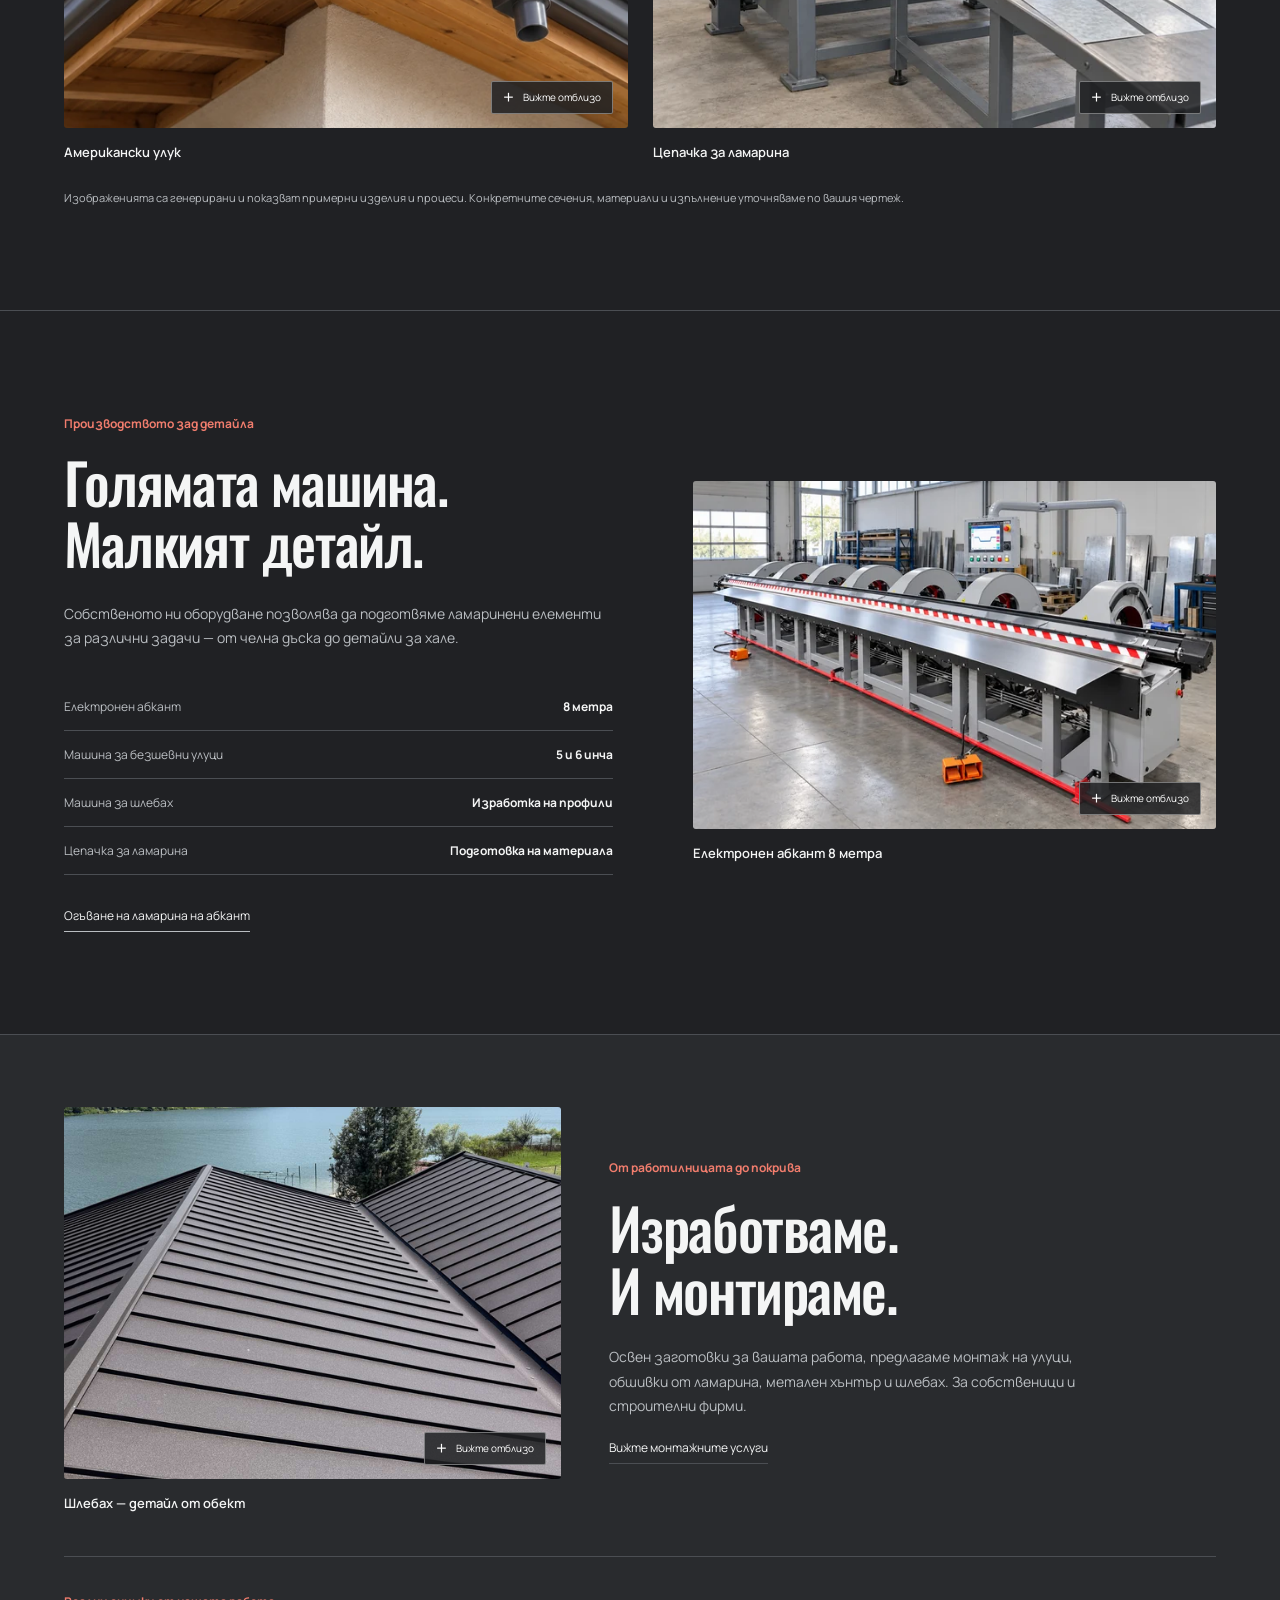
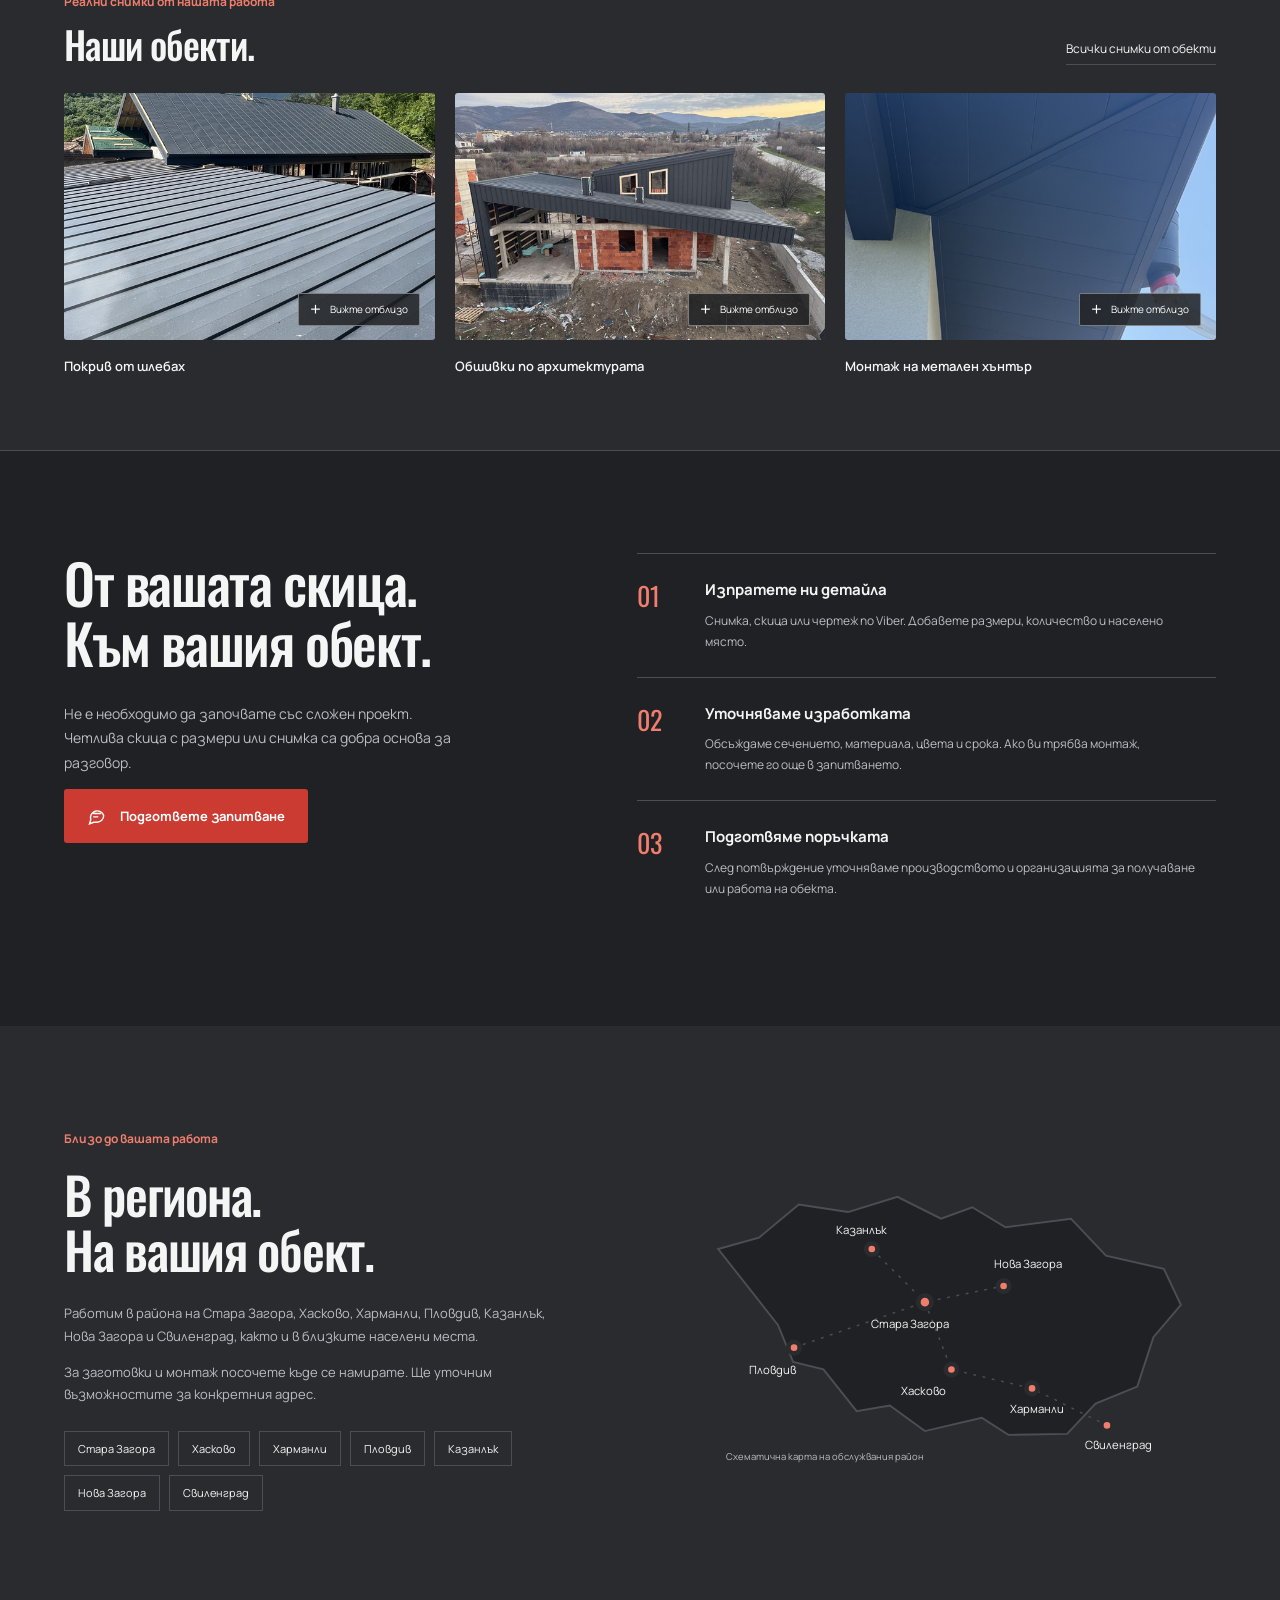
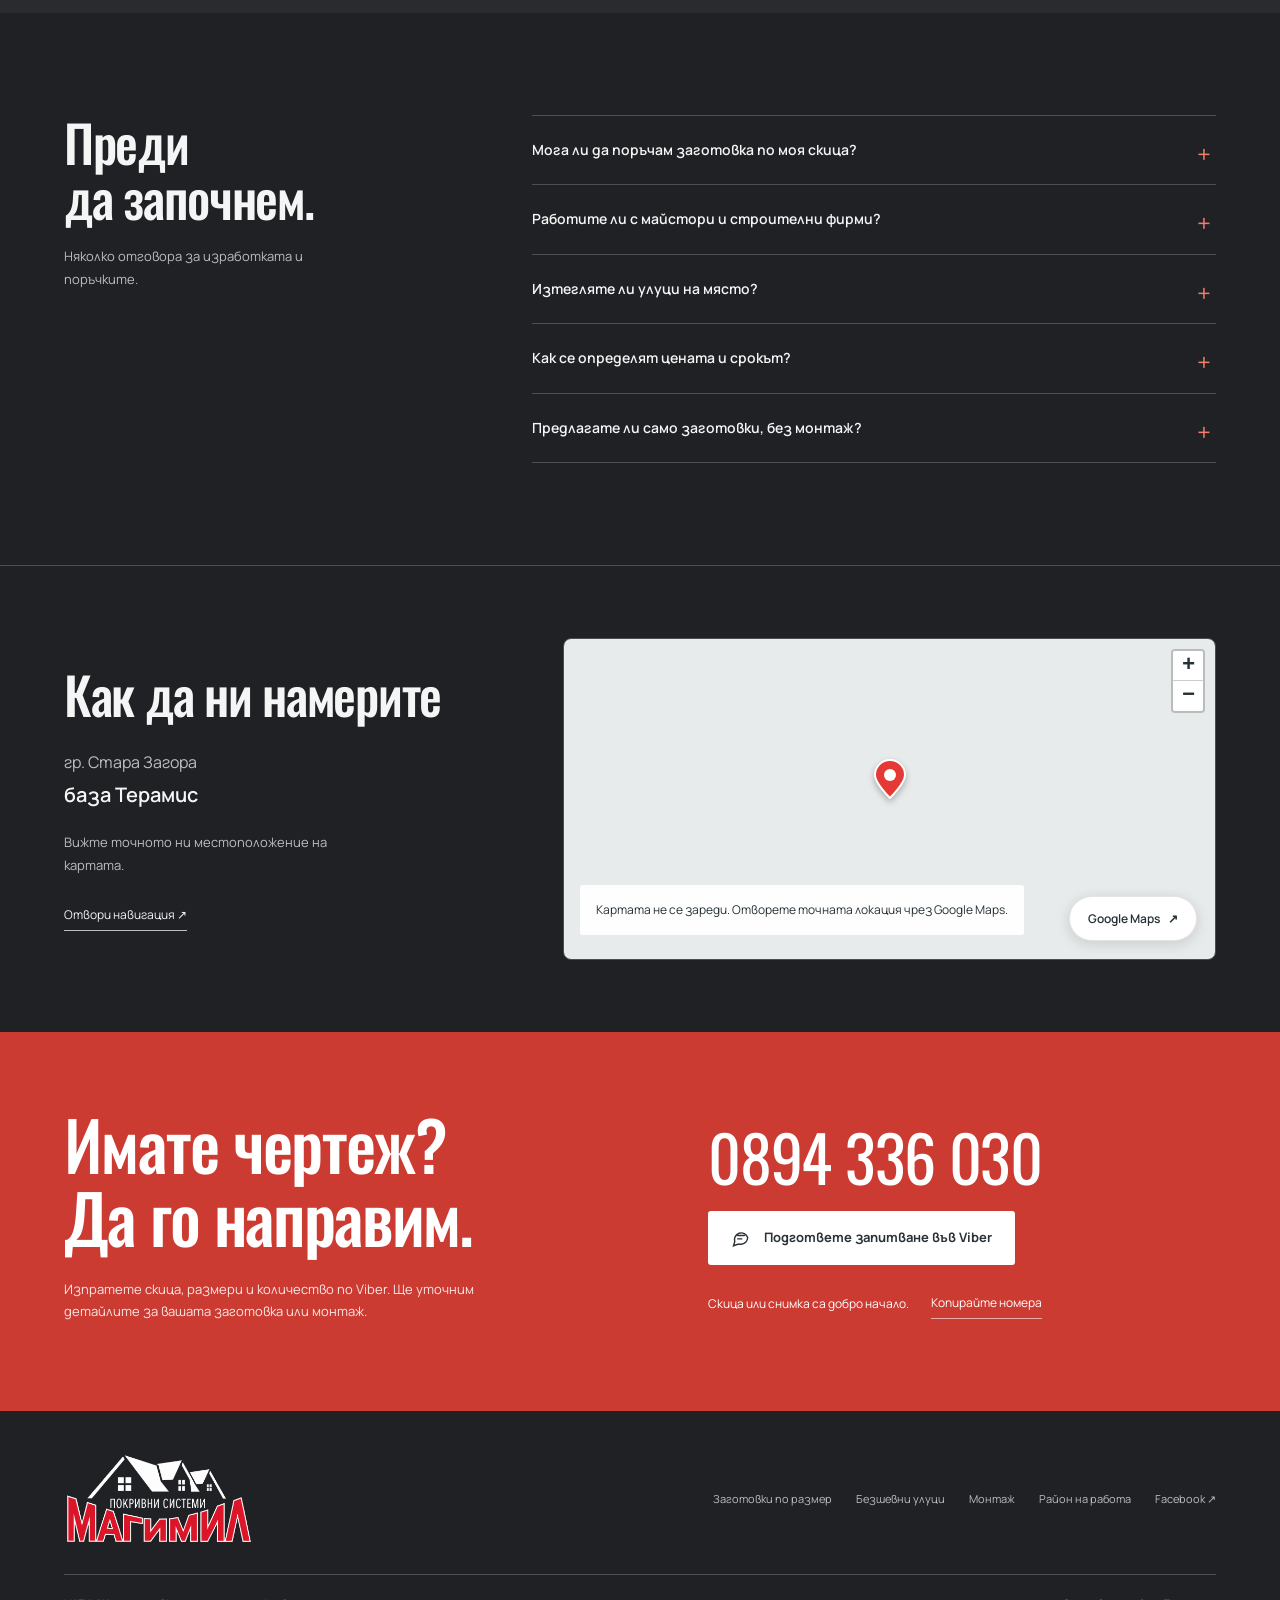
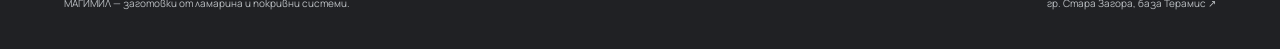
==== commit d398a7a7: "Add Teramis location and satellite map to contact sections" ====
--- a/index.html
+++ b/index.html
@@ -23,8 +23,12 @@
 <link rel="icon" type="image/svg+xml" href="assets/favicon.svg">
 <link rel="preload" href="assets/Oswald.ttf" as="font" type="font/ttf" crossorigin>
 <link rel="stylesheet" href="assets/site.css?v=10">
-<script type="application/ld+json">{"@context": "https://schema.org", "@graph": [{"@type": "Organization", "@id": "https://magimil.bg/#organization", "name": "МАГИМИЛ", "alternateName": "MAGIMIL", "url": "https://magimil.bg/", "logo": "https://magimil.bg/assets/magimil-logo.png", "telephone": "+359894336030", "areaServed": [{"@type": "City", "name": "Стара Загора"}, {"@type": "City", "name": "Хасково"}, {"@type": "City", "name": "Харманли"}, {"@type": "City", "name": "Пловдив"}, {"@type": "City", "name": "Казанлък"}, {"@type": "City", "name": "Нова Загора"}, {"@type": "City", "name": "Свиленград"}], "description": "Заготовки от ламарина по размер, огъване на абкант, безшевни улуци и монтаж от МАГИМИЛ.", "image": "https://magimil.bg/assets/photos/project-lakeside-roof-1200.webp", "sameAs": ["https://www.facebook.com/share/1FMRY89kW6/?mibextid=wwXIfr"]}, {"@type": "WebSite", "@id": "https://magimil.bg/#website", "name": "МАГИМИЛ", "url": "https://magimil.bg/", "inLanguage": "bg", "publisher": {"@id": "https://magimil.bg/#organization"}, "description": "Заготовки от ламарина по размер, огъване на абкант, безшевни улуци и монтаж от МАГИМИЛ.", "image": "https://magimil.bg/assets/photos/project-lakeside-roof-1200.webp"}, {"@type": "WebPage", "@id": "https://magimil.bg/#webpage", "url": "https://magimil.bg/", "name": "Заготовки от ламарина по размер и покривни системи | МАГИМИЛ", "description": "Заготовки от ламарина по размер, огъване на абкант 8 м, безшевни улуци и монтаж от МАГИМИЛ. Стара Загора, Хасково и Пловдив. Изпратете скица за оферта.", "inLanguage": "bg", "isPartOf": {"@id": "https://magimil.bg/#website"}, "about": {"@id": "https://magimil.bg/#organization"}, "primaryImageOfPage": {"@type": "ImageObject", "url": "https://magimil.bg/assets/photos/project-lakeside-roof-1200.webp"}}]}</script>
+<script type="application/ld+json">{"@context": "https://schema.org", "@graph": [{"@type": "Organization", "@id": "https://magimil.bg/#organization", "name": "МАГИМИЛ", "alternateName": "MAGIMIL", "url": "https://magimil.bg/", "logo": "https://magimil.bg/assets/magimil-logo.png", "telephone": "+359894336030", "areaServed": [{"@type": "City", "name": "Стара Загора"}, {"@type": "City", "name": "Хасково"}, {"@type": "City", "name": "Харманли"}, {"@type": "City", "name": "Пловдив"}, {"@type": "City", "name": "Казанлък"}, {"@type": "City", "name": "Нова Загора"}, {"@type": "City", "name": "Свиленград"}], "description": "Заготовки от ламарина по размер, огъване на абкант, безшевни улуци и монтаж от МАГИМИЛ.", "image": "https://magimil.bg/assets/photos/project-lakeside-roof-1200.webp", "address": {"@type": "PostalAddress", "addressLocality": "Стара Загора", "streetAddress": "база Терамис", "addressCountry": "BG"}, "location": {"@type": "Place", "name": "МАГИМИЛ — база Терамис", "hasMap": "https://maps.app.goo.gl/57j9Qv3isPY8PgmM8", "geo": {"@type": "GeoCoordinates", "latitude": 42.40707, "longitude": 25.654342}}, "sameAs": ["https://www.facebook.com/share/1FMRY89kW6/?mibextid=wwXIfr"]}, {"@type": "WebSite", "@id": "https://magimil.bg/#website", "name": "МАГИМИЛ", "url": "https://magimil.bg/", "inLanguage": "bg", "publisher": {"@id": "https://magimil.bg/#organization"}, "description": "Заготовки от ламарина по размер, огъване на абкант, безшевни улуци и монтаж от МАГИМИЛ.", "image": "https://magimil.bg/assets/photos/project-lakeside-roof-1200.webp"}, {"@type": "WebPage", "@id": "https://magimil.bg/#webpage", "url": "https://magimil.bg/", "name": "Заготовки от ламарина по размер и покривни системи | МАГИМИЛ", "description": "Заготовки от ламарина по размер, огъване на абкант 8 м, безшевни улуци и монтаж от МАГИМИЛ. Стара Загора, Хасково и Пловдив. Изпратете скица за оферта.", "inLanguage": "bg", "isPartOf": {"@id": "https://magimil.bg/#website"}, "about": {"@id": "https://magimil.bg/#organization"}, "primaryImageOfPage": {"@type": "ImageObject", "url": "https://magimil.bg/assets/photos/project-lakeside-roof-1200.webp"}}]}</script>
 <script defer src="assets/site.js?v=13">
+</script>
+<link rel="stylesheet" href="assets/vendor/leaflet.min.css">
+<link rel="stylesheet" href="assets/location.css?v=5">
+<script defer src="assets/location.js?v=7">
 </script>
 <link rel="icon" type="image/png" sizes="16x16" href="assets/favicon-16.png">
 <link rel="icon" type="image/png" sizes="32x32" href="assets/favicon-32.png">
@@ -37,7 +41,7 @@
 <section class="section installation" id="montazh" aria-labelledby="installation-title"><div class="wrap installation-grid"><figure class="photo-figure installation-photo real-project-photo"><button type="button" class="photo-zoom" data-photo="assets/photos/originals/project-lakeside-roof.jpg" data-photo-width="1200" data-photo-real="true" data-photo-title="Шлебах — детайл от обект" data-photo-caption="Реална снимка от обект на МАГИМИЛ." aria-label="Увеличете: Шлебах — детайл от обект"><img class="" src="assets/photos/project-lakeside-roof-1200.webp?v=17" srcset="assets/photos/project-lakeside-roof-600.webp?v=17 600w, assets/photos/project-lakeside-roof-1200.webp?v=17 1200w" sizes="(max-width: 600px) calc(100vw - 40px), (max-width: 850px) 85vw, 45vw" width="1200" height="1600" alt="Изпълнен метален покрив със стоящи фалцове край водоем — обект на МАГИМИЛ" loading="lazy" decoding="async"><span class="photo-zoom-hint">Вижте отблизо</span></button><figcaption><strong>Шлебах — детайл от обект</strong></figcaption></figure><div class="installation-copy"><span class="section-kicker">От работилницата до покрива</span><h2 id="installation-title">Изработваме.<br>И монтираме.</h2><p>Освен заготовки за вашата работа, предлагаме монтаж на улуци, обшивки от ламарина, метален хънтър и шлебах. За собственици и строителни фирми.</p><a class="text-link" href="montazh/">Вижте монтажните услуги</a></div></div><div class="wrap home-projects"><div class="projects-heading"><div><span class="section-kicker">Реални снимки от нашата работа</span><h3>Наши обекти.</h3></div><a class="text-link" href="montazh/#detail-gallery">Всички снимки от обекти</a></div><div class="home-project-grid"><figure class="photo-figure  real-project-photo"><button type="button" class="photo-zoom" data-photo="assets/photos/originals/project-roof-overview.jpg" data-photo-width="3024" data-photo-real="true" data-photo-title="Покрив от шлебах" data-photo-caption="Реална снимка от обект на МАГИМИЛ." aria-label="Увеличете: Покрив от шлебах"><img class="" src="assets/photos/project-roof-overview-1200.webp?v=17" srcset="assets/photos/project-roof-overview-600.webp?v=17 600w, assets/photos/project-roof-overview-1200.webp?v=17 1200w" sizes="(max-width: 600px) calc(100vw - 40px), (max-width: 850px) 85vw, 45vw" width="3024" height="4032" alt="Метален покрив от шлебах и челна обшивка на обект на МАГИМИЛ" loading="lazy" decoding="async"><span class="photo-zoom-hint">Вижте отблизо</span></button><figcaption><strong>Покрив от шлебах</strong></figcaption></figure><figure class="photo-figure  real-project-photo"><button type="button" class="photo-zoom" data-photo="assets/photos/originals/project-modern-house.jpg" data-photo-width="1600" data-photo-real="true" data-photo-title="Обшивки по архитектурата" data-photo-caption="Реална снимка от обект на МАГИМИЛ." aria-label="Увеличете: Обшивки по архитектурата"><img class="" src="assets/photos/project-modern-house-1200.webp?v=17" srcset="assets/photos/project-modern-house-600.webp?v=17 600w, assets/photos/project-modern-house-1200.webp?v=17 1200w" sizes="(max-width: 600px) calc(100vw - 40px), (max-width: 850px) 85vw, 45vw" width="1600" height="1200" alt="Общ изглед на покрив и фасадни обшивки от антрацитна ламарина — обект на МАГИМИЛ" loading="lazy" decoding="async"><span class="photo-zoom-hint">Вижте отблизо</span></button><figcaption><strong>Обшивки по архитектурата</strong></figcaption></figure><figure class="photo-figure  real-project-photo"><button type="button" class="photo-zoom" data-photo="assets/photos/originals/project-metal-soffit.jpg" data-photo-width="1206" data-photo-real="true" data-photo-title="Монтаж на метален хънтър" data-photo-caption="Реална снимка от обект на МАГИМИЛ." aria-label="Увеличете: Монтаж на метален хънтър"><img class="" src="assets/photos/project-metal-soffit-1200.webp?v=17" srcset="assets/photos/project-metal-soffit-600.webp?v=17 600w, assets/photos/project-metal-soffit-1200.webp?v=17 1200w" sizes="(max-width: 600px) calc(100vw - 40px), (max-width: 850px) 85vw, 45vw" width="1206" height="1748" alt="Реален монтаж на метален хънтър под стреха с ъглово съединение и челна обшивка — обект на МАГИМИЛ" loading="lazy" decoding="async"><span class="photo-zoom-hint">Вижте отблизо</span></button><figcaption><strong>Монтаж на метален хънтър</strong></figcaption></figure></div></div></section>
 <section class="section process" id="porachka" aria-labelledby="process-title"><div class="wrap process-grid"><div class="process-intro"><h2 id="process-title">От вашата скица.<br>Към вашия обект.</h2><p>Не е необходимо да започвате със сложен проект. Четлива скица с размери или снимка са добра основа за разговор.</p><button class="button" type="button" data-enquiry=""><svg viewBox="0 0 24 24" fill="none" stroke="currentColor" stroke-width="1.7" aria-hidden="true"><path d="M20 11.5a8 8 0 0 1-8 8H8l-5 2 1.5-5A8 8 0 1 1 20 11.5Z"/><path d="M8 9h8M8 13h5" stroke-linecap="round"/></svg>Подгответе запитване</button></div><ol class="steps"><li><div><h3>Изпратете ни детайла</h3><p>Снимка, скица или чертеж по Viber. Добавете размери, количество и населено място.</p></div></li><li><div><h3>Уточняваме изработката</h3><p>Обсъждаме сечението, материала, цвета и срока. Ако ви трябва монтаж, посочете го още в запитването.</p></div></li><li><div><h3>Подготвяме поръчката</h3><p>След потвърждение уточняваме производството и организацията за получаване или работа на обекта.</p></div></li></ol></div></section>
 <section class="section regions" id="rayon" aria-labelledby="regions-title"><div class="wrap regions-grid"><div><span class="section-kicker">Близо до вашата работа</span><h2 id="regions-title">В региона.<br>На вашия обект.</h2><p>Работим в района на Стара Загора, Хасково, Харманли, Пловдив, Казанлък, Нова Загора и Свиленград, както и в близките населени места.</p><p>За заготовки и монтаж посочете къде се намирате. Ще уточним възможностите за конкретния адрес.</p><ul class="city-list"><li>Стара Загора</li><li>Хасково</li><li>Харманли</li><li>Пловдив</li><li>Казанлък</li><li>Нова Загора</li><li>Свиленград</li></ul></div><svg class="region-map" viewBox="0 0 560 340" role="img" aria-label="Схематичен район на работа: Пловдив, Казанлък, Стара Загора, Нова Загора, Хасково, Харманли и Свиленград. Не обозначава адреси на офиси."><path class="map-outline" d="m35 96 43-12 42-35 52 8 52-16 46 23 33-12 35 21 69-9 37 39 61 14 18 38-29 34-17 52-44 18-30 32-62 1-28-18-60 14-37-27-35 6-35-44-32-8-16-39Z"/><path class="map-road" d="m115 200 138-48 83-17M253 152l28 71 85 20 79 39M197 96l56 56"/><circle cx="115" cy="200" r="6"/><circle cx="197" cy="96" r="6"/><circle cx="253" cy="152" r="7"/><circle cx="336" cy="135" r="6"/><circle cx="281" cy="223" r="6"/><circle cx="366" cy="243" r="6"/><circle cx="445" cy="282" r="6"/><text x="67" y="228">Пловдив</text><text x="159" y="80">Казанлък</text><text x="196" y="179">Стара Загора</text><text x="326" y="116">Нова Загора</text><text x="228" y="250">Хасково</text><text x="343" y="269">Харманли</text><text x="422" y="307">Свиленград</text><text x="43" y="318" class="map-muted">Схематична карта на обслужвания район</text></svg></div></section>
-<section class="section faq" aria-labelledby="faq-title"><div class="wrap faq-grid"><div class="faq-intro"><h2 id="faq-title">Преди<br>да започнем.</h2><p>Няколко отговора за изработката и поръчките.</p></div><div class="faq-list"><details><summary>Мога ли да поръчам заготовка по моя скица?</summary><p>Да. Изпратете четлива скица или чертеж с размерите и количеството по Viber. Уточняваме материала, сечението и възможността за изработка преди потвърждение.</p></details><details><summary>Работите ли с майстори и строителни фирми?</summary><p>Да. Изработваме заготовки за други майстори, строителни фирми и собственици. Можете да изпратите конкретните детайли за вашия обект.</p></details><details><summary>Изтегляте ли улуци на място?</summary><p>Да. Разполагаме с машина за безшевни улуци на 5 и 6 инча. Организацията за изтегляне и монтаж на конкретния обект се уточнява предварително.</p></details><details><summary>Как се определят цената и срокът?</summary><p>След уточняване на размерите, количеството, материала и необходимата работа. Изпратете информацията по Viber или се обадете. Цените и сроковете се потвърждават за конкретната поръчка.</p></details><details><summary>Предлагате ли само заготовки, без монтаж?</summary><p>Да. Можете да поръчате заготовки за собствен монтаж. Предлагаме и монтаж на улуци, обшивки, метален хънтър и шлебах, ако това е необходимо за обекта.</p></details></div></div></section><section class="contact" id="kontakti" aria-labelledby="contact-title"><div class="wrap contact-grid"><div><h2 id="contact-title">Имате чертеж?<br>Да го направим.</h2><p>Изпратете скица, размери и количество по Viber. Ще уточним детайлите за вашата заготовка или монтаж.</p></div><div class="contact-actions"><a class="contact-number" href="tel:+359894336030">0894 336 030</a><button class="button" type="button" data-enquiry=""><svg viewBox="0 0 24 24" fill="none" stroke="currentColor" stroke-width="1.7" aria-hidden="true"><path d="M20 11.5a8 8 0 0 1-8 8H8l-5 2 1.5-5A8 8 0 1 1 20 11.5Z"/><path d="M8 9h8M8 13h5" stroke-linecap="round"/></svg>Подгответе запитване във Viber</button><div class="contact-secondary"><span>Скица или снимка са добро начало.</span><button class="text-link" data-copy-phone type="button" style="background:none;color:inherit;border-top:0;border-left:0;border-right:0;cursor:pointer">Копирайте номера</button></div></div></div></section></main><footer class="site-footer"><div class="wrap"><div class="footer-top"><a href="./" class="footer-title" aria-label="МАГИМИЛ — начална страница"><span class="brand-logo footer-logo"><img src="assets/magimil-logo.webp?v=17" alt="МАГИМИЛ — покривни системи" width="1449" height="712" loading="lazy" decoding="async"></span></a><div class="footer-links"><a href="zagotovki-ot-lamarina/">Заготовки по размер</a><a href="bezshevni-uluci/">Безшевни улуци</a><a href="montazh/">Монтаж</a><a href="./#rayon">Район на работа</a><a href="https://www.facebook.com/share/1FMRY89kW6/?mibextid=wwXIfr" target="_blank" rel="noopener noreferrer" aria-label="МАГИМИЛ във Facebook (отваря се в нов раздел)">Facebook ↗</a></div></div><div class="footer-bottom"><p>МАГИМИЛ — заготовки от ламарина и покривни системи.</p><span>Създадено около вашия детайл.</span></div></div></footer>
+<section class="section faq" aria-labelledby="faq-title"><div class="wrap faq-grid"><div class="faq-intro"><h2 id="faq-title">Преди<br>да започнем.</h2><p>Няколко отговора за изработката и поръчките.</p></div><div class="faq-list"><details><summary>Мога ли да поръчам заготовка по моя скица?</summary><p>Да. Изпратете четлива скица или чертеж с размерите и количеството по Viber. Уточняваме материала, сечението и възможността за изработка преди потвърждение.</p></details><details><summary>Работите ли с майстори и строителни фирми?</summary><p>Да. Изработваме заготовки за други майстори, строителни фирми и собственици. Можете да изпратите конкретните детайли за вашия обект.</p></details><details><summary>Изтегляте ли улуци на място?</summary><p>Да. Разполагаме с машина за безшевни улуци на 5 и 6 инча. Организацията за изтегляне и монтаж на конкретния обект се уточнява предварително.</p></details><details><summary>Как се определят цената и срокът?</summary><p>След уточняване на размерите, количеството, материала и необходимата работа. Изпратете информацията по Viber или се обадете. Цените и сроковете се потвърждават за конкретната поръчка.</p></details><details><summary>Предлагате ли само заготовки, без монтаж?</summary><p>Да. Можете да поръчате заготовки за собствен монтаж. Предлагаме и монтаж на улуци, обшивки, метален хънтър и шлебах, ако това е необходимо за обекта.</p></details></div></div></section><section class="base-location" id="lokatsia" aria-labelledby="base-title"><div class="wrap base-location-grid"><div class="base-location-copy"><h2 id="base-title">Как да ни намерите</h2><address>гр. Стара Загора<br><strong>база Терамис</strong></address><p>Вижте точното ни местоположение на картата.</p><a class="text-link" href="https://maps.app.goo.gl/57j9Qv3isPY8PgmM8" target="_blank" rel="noopener">Отвори навигация <span aria-hidden="true">↗</span></a></div><div class="base-map-card"><div id="base-map" class="base-map" role="region" aria-label="Карта на МАГИМИЛ — база Терамис, Стара Загора" data-lat="42.40707" data-lng="25.654342" data-library="assets/vendor/leaflet.min.js"><p class="base-map-status" role="status">Картата се зарежда. Можете да използвате линка за навигация.</p></div><div class="base-map-caption"><a href="https://maps.app.goo.gl/57j9Qv3isPY8PgmM8" target="_blank" rel="noopener" aria-label="Вижте локацията в Google Maps (нов раздел)">Google Maps <span aria-hidden="true">↗</span></a></div></div></div></section><section class="contact" id="kontakti" aria-labelledby="contact-title"><div class="wrap contact-grid"><div><h2 id="contact-title">Имате чертеж?<br>Да го направим.</h2><p>Изпратете скица, размери и количество по Viber. Ще уточним детайлите за вашата заготовка или монтаж.</p></div><div class="contact-actions"><a class="contact-number" href="tel:+359894336030">0894 336 030</a><button class="button" type="button" data-enquiry=""><svg viewBox="0 0 24 24" fill="none" stroke="currentColor" stroke-width="1.7" aria-hidden="true"><path d="M20 11.5a8 8 0 0 1-8 8H8l-5 2 1.5-5A8 8 0 1 1 20 11.5Z"/><path d="M8 9h8M8 13h5" stroke-linecap="round"/></svg>Подгответе запитване във Viber</button><div class="contact-secondary"><span>Скица или снимка са добро начало.</span><button class="text-link" data-copy-phone type="button" style="background:none;color:inherit;border-top:0;border-left:0;border-right:0;cursor:pointer">Копирайте номера</button></div></div></div></section></main><footer class="site-footer"><div class="wrap"><div class="footer-top"><a href="./" class="footer-title" aria-label="МАГИМИЛ — начална страница"><span class="brand-logo footer-logo"><img src="assets/magimil-logo.webp?v=17" alt="МАГИМИЛ — покривни системи" width="1449" height="712" loading="lazy" decoding="async"></span></a><div class="footer-links"><a href="zagotovki-ot-lamarina/">Заготовки по размер</a><a href="bezshevni-uluci/">Безшевни улуци</a><a href="montazh/">Монтаж</a><a href="./#rayon">Район на работа</a><a href="https://www.facebook.com/share/1FMRY89kW6/?mibextid=wwXIfr" target="_blank" rel="noopener noreferrer" aria-label="МАГИМИЛ във Facebook (отваря се в нов раздел)">Facebook ↗</a></div></div><div class="footer-bottom"><p>МАГИМИЛ — заготовки от ламарина и покривни системи.</p><a href="https://maps.app.goo.gl/57j9Qv3isPY8PgmM8" target="_blank" rel="noopener">гр. Стара Загора, база Терамис ↗</a></div></div></footer>
 <div class="mobile-contact" aria-label="Бърза връзка"><a class="button button-outline" href="tel:+359894336030"><svg viewBox="0 0 24 24" fill="none" stroke="currentColor" stroke-width="1.7" aria-hidden="true"><path d="m8 3 3 5-3 3c1.2 2.7 2.9 4.4 5.5 5.5l3-3 4.5 3c0 3-1.6 5-4 4C9 18 5 14 3 6 2.5 3.5 5 2 8 3Z"/></svg>Обадете се</a><button class="button" type="button" data-enquiry=""><svg viewBox="0 0 24 24" fill="none" stroke="currentColor" stroke-width="1.7" aria-hidden="true"><path d="M20 11.5a8 8 0 0 1-8 8H8l-5 2 1.5-5A8 8 0 1 1 20 11.5Z"/><path d="M8 9h8M8 13h5" stroke-linecap="round"/></svg>Чертеж по Viber</button></div>
 <dialog id="viber-dialog" aria-labelledby="dialog-title"><div class="dialog-header"><h2 id="dialog-title">Да уточним детайла.</h2><button class="close-dialog" data-close-dialog aria-label="Затворете запитването">×</button></div><p class="dialog-note">Допълнете текста, копирайте го и го поставете във Viber. Приложете чертежа или снимката директно в разговора. Този сайт не изпраща съобщения и файлове.</p><label for="enquiry-message" class="field-label">Вашето запитване</label><textarea id="enquiry-message">Здравейте, МАГИМИЛ!
 Интересувам се от заготовки от ламарина.
--- a/assets/location.css
+++ b/assets/location.css
@@ -0,0 +1,28 @@
+.base-location{padding:72px 0;background:var(--bg);border-top:1px solid var(--line)}
+.base-location-grid{display:grid;grid-template-columns:.8fr 1.2fr;align-items:center;gap:64px}
+.base-location-copy h2{font-size:clamp(38px,4vw,58px);margin-bottom:26px}
+.base-location-copy address{font-style:normal;font-size:16px;color:var(--muted);line-height:1.8}
+.base-location-copy address strong{color:var(--ink);font-size:20px;font-weight:600}
+.base-location-copy p{max-width:320px;font-size:13px;color:var(--muted);margin:18px 0 24px}
+.base-map-card{position:relative;min-width:0;border:1px solid var(--line);border-radius:8px;overflow:hidden;background:var(--surface)}
+.base-map{height:320px;background:#e8ebeb;color:#263136;isolation:isolate;font-family:Manrope,sans-serif}
+.base-map-status{position:absolute;left:16px;bottom:24px;z-index:1000;margin:0;padding:16px;font-size:12px;max-width:calc(100% - 32px);background:#fffffff2;border-radius:3px}
+.base-map{position:relative}
+.base-map-caption{display:flex;align-items:center;justify-content:space-between;gap:16px;padding:16px 20px;background:var(--surface);font-size:11px}
+.base-map-caption i{display:inline-block;width:7px;height:7px;background:var(--soft);border-radius:50%;margin-right:6px}
+.base-map-caption a{white-space:nowrap;color:var(--muted)}
+.base-map-caption a:hover{color:var(--ink)}
+.base-map .leaflet-control-attribution{font-size:11px;line-height:1.5;padding:2px 7px;background:#292b2ef2;color:#f4f5f5;border-radius:4px 0 0 0}
+.base-map .leaflet-control-attribution a{color:#f4f5f5}
+.base-map .leaflet-control-zoom a{color:#263136;background:#fff}
+.base-map .leaflet-tooltip{font-family:Manrope,sans-serif;font-size:11px;font-weight:700;color:#263136;padding:7px 11px}
+.base-map-pin{background:transparent;border:0}
+.base-map-pin svg{width:40px;height:40px;filter:drop-shadow(0 3px 3px #0004)}
+@media(max-width:850px){.base-location-grid{gap:32px;grid-template-columns:1fr 1.15fr}.base-map{height:300px}}
+@media(max-width:600px){.base-location{padding:48px 0}.base-location-grid{grid-template-columns:1fr;gap:28px}.base-location-copy h2{font-size:42px;margin-bottom:22px}.base-location-copy p{max-width:350px}.base-map{height:270px}.base-map-caption{padding:14px 12px;font-size:10px;gap:8px}}
+
+/* Keep the navigation button over the map. */
+.base-map-caption{padding:0;background:transparent}
+.base-map-caption a{position:absolute;right:18px;bottom:18px;z-index:1001;display:inline-flex;align-items:center;gap:8px;padding:11px 18px;border-radius:28px;background:#fff;color:#263136;border:1px solid #26313620;box-shadow:0 3px 14px #0002;font-size:12px;font-weight:600}
+.base-map-caption a:hover{color:#263136;background:#f4f5f5}
+@media(max-width:600px){.base-map-caption{padding:0}.base-map-caption a{right:14px;bottom:14px;padding:10px 16px}}
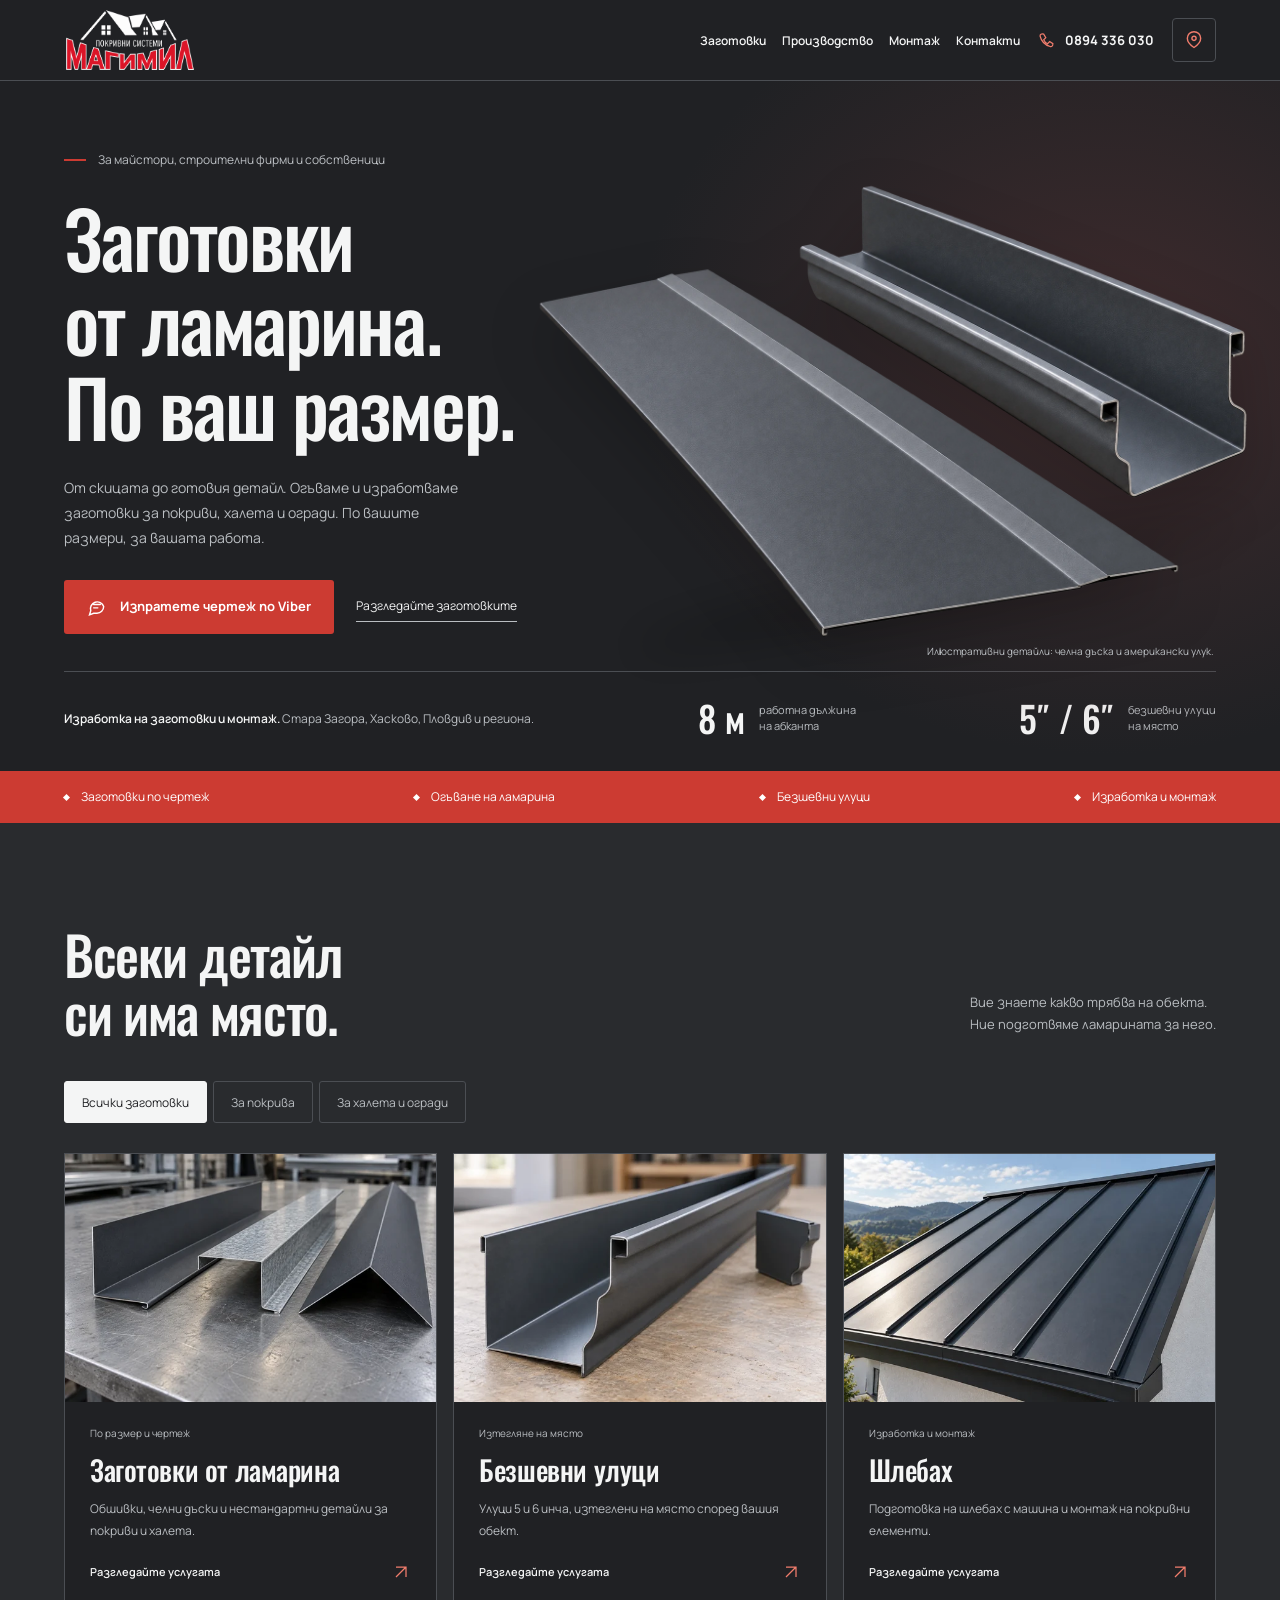
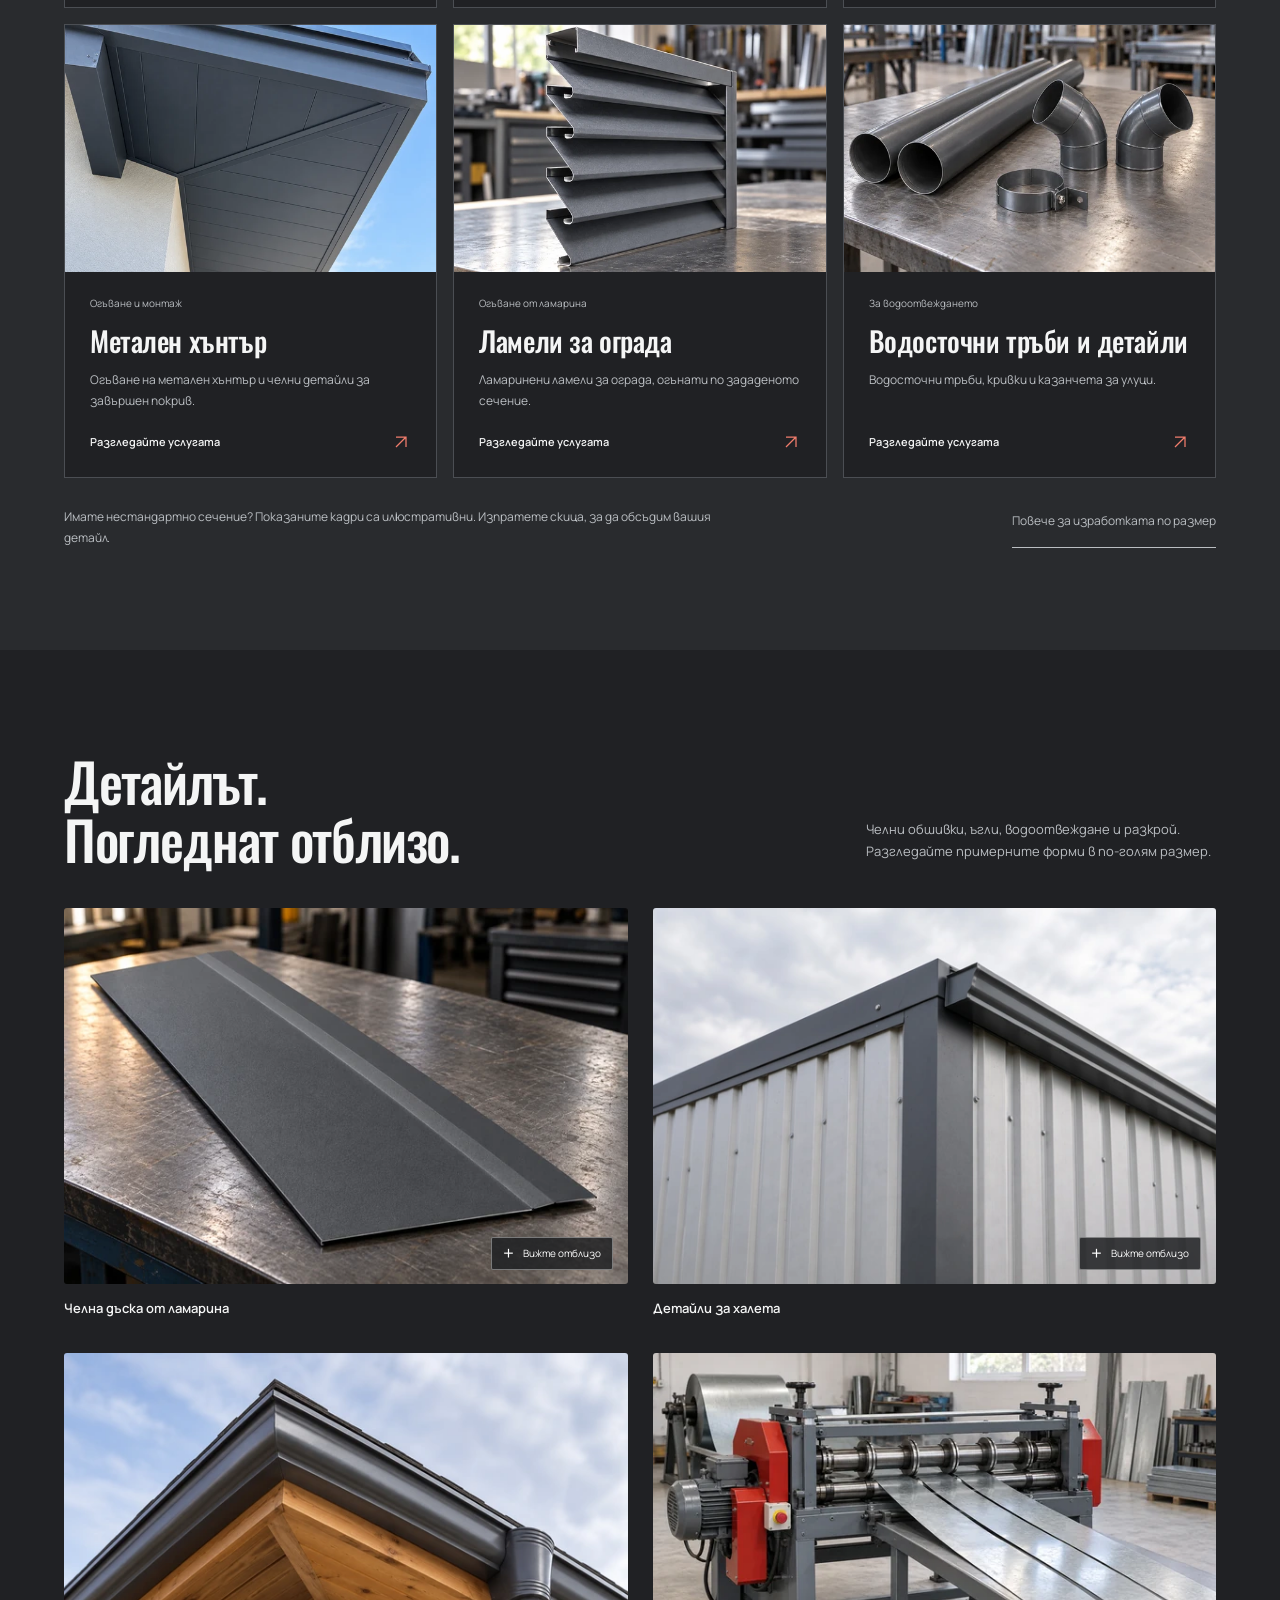
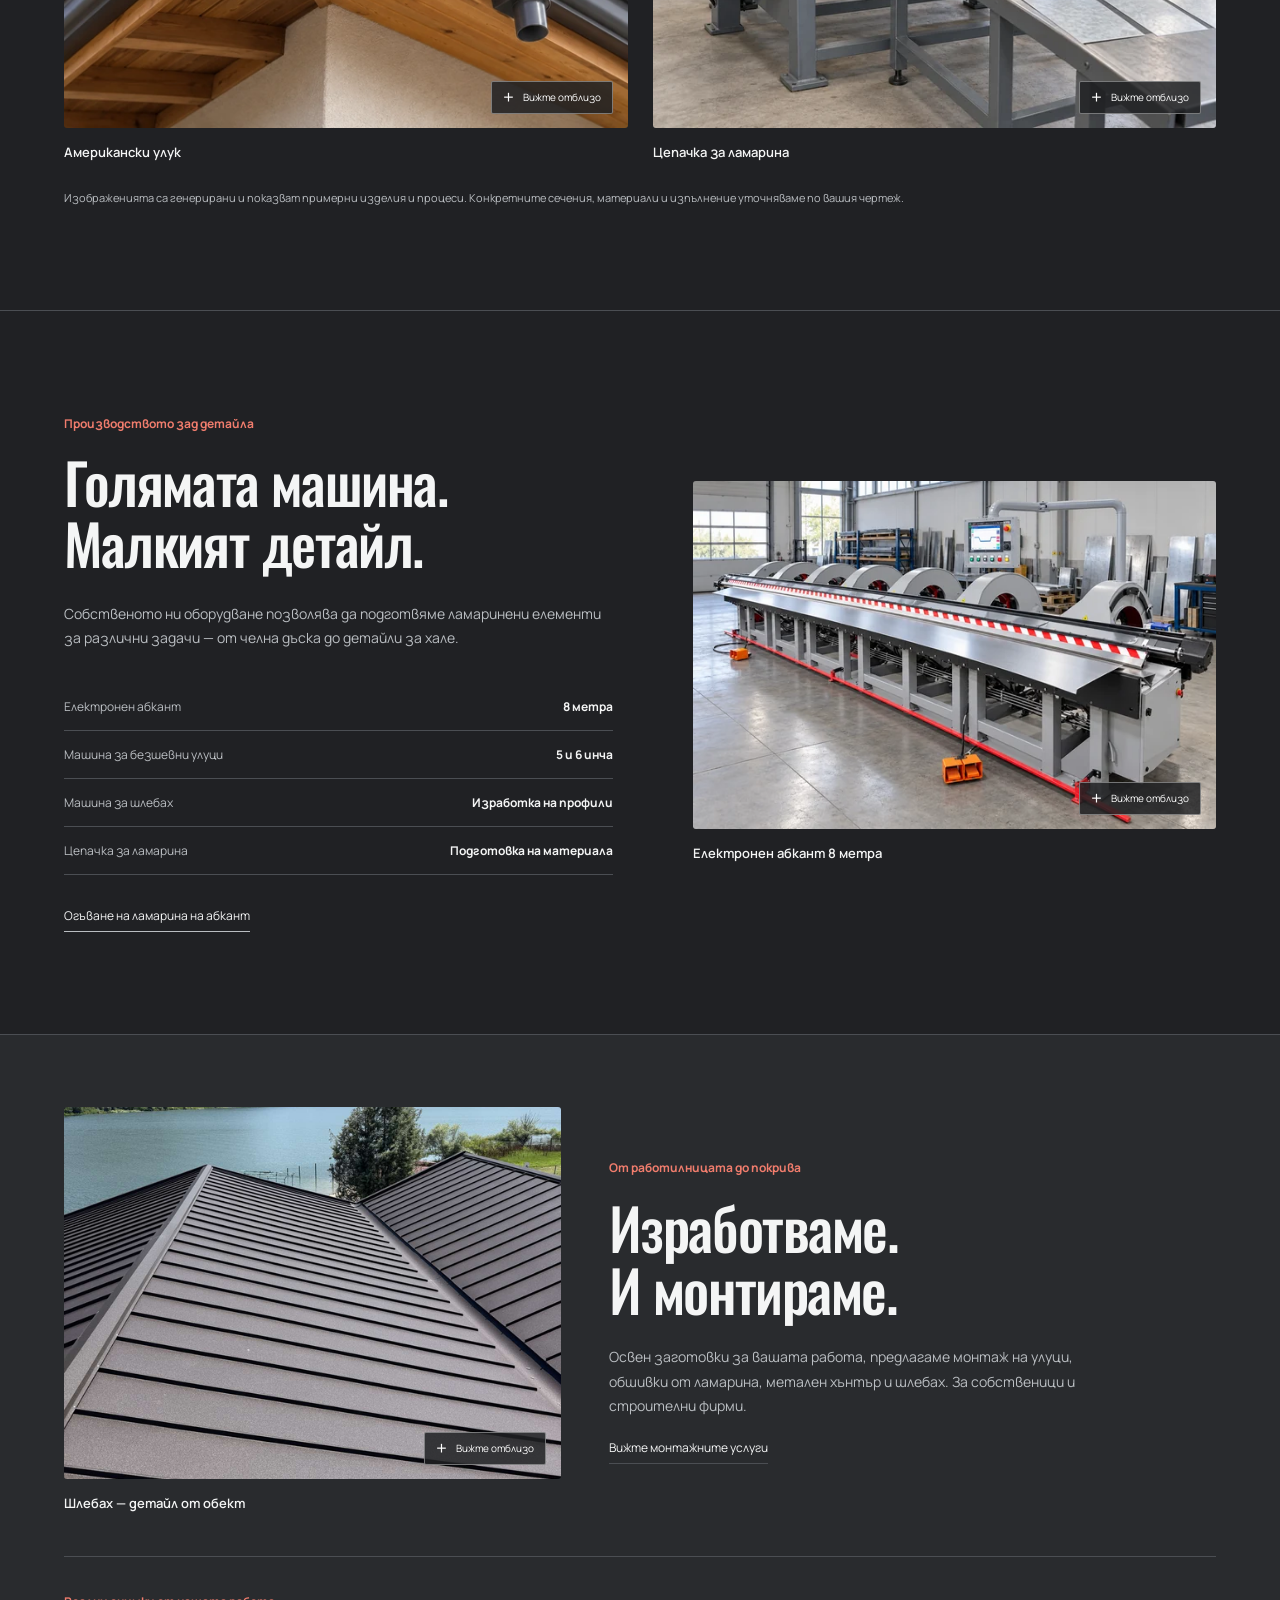
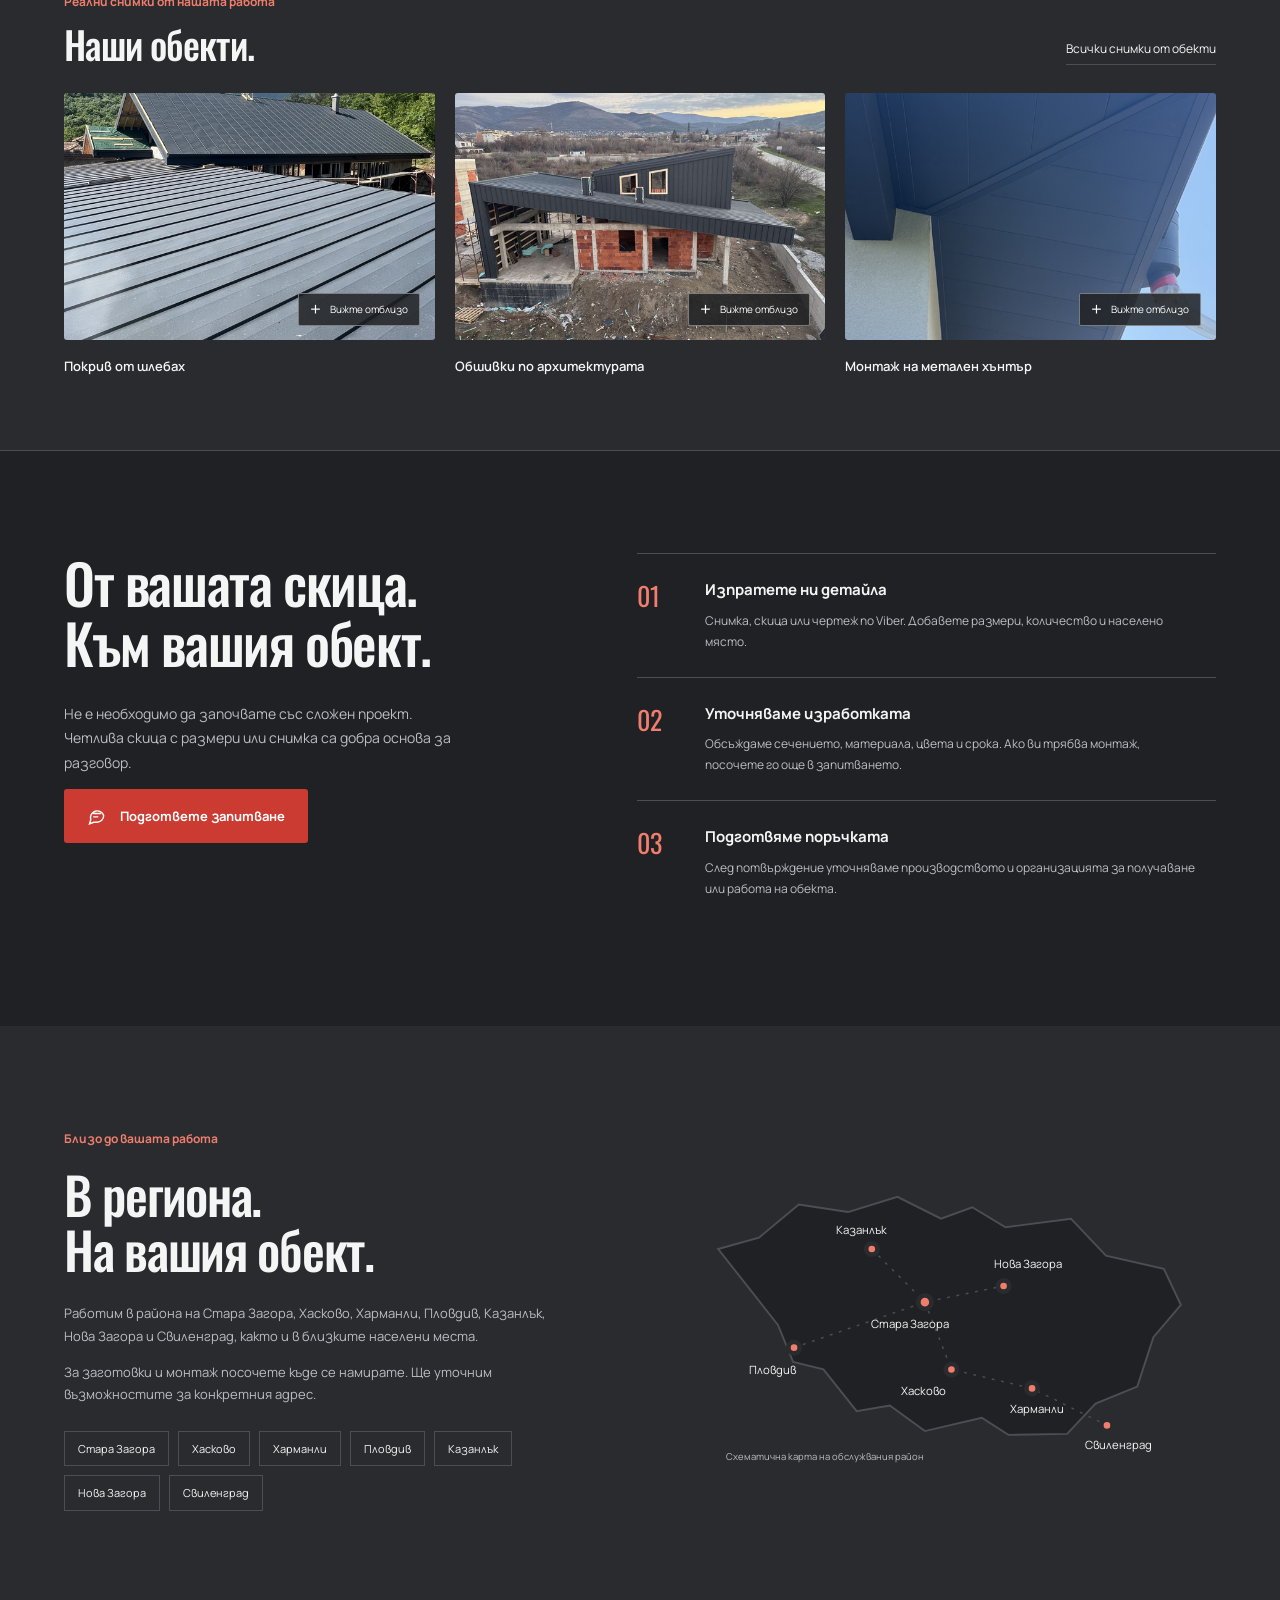
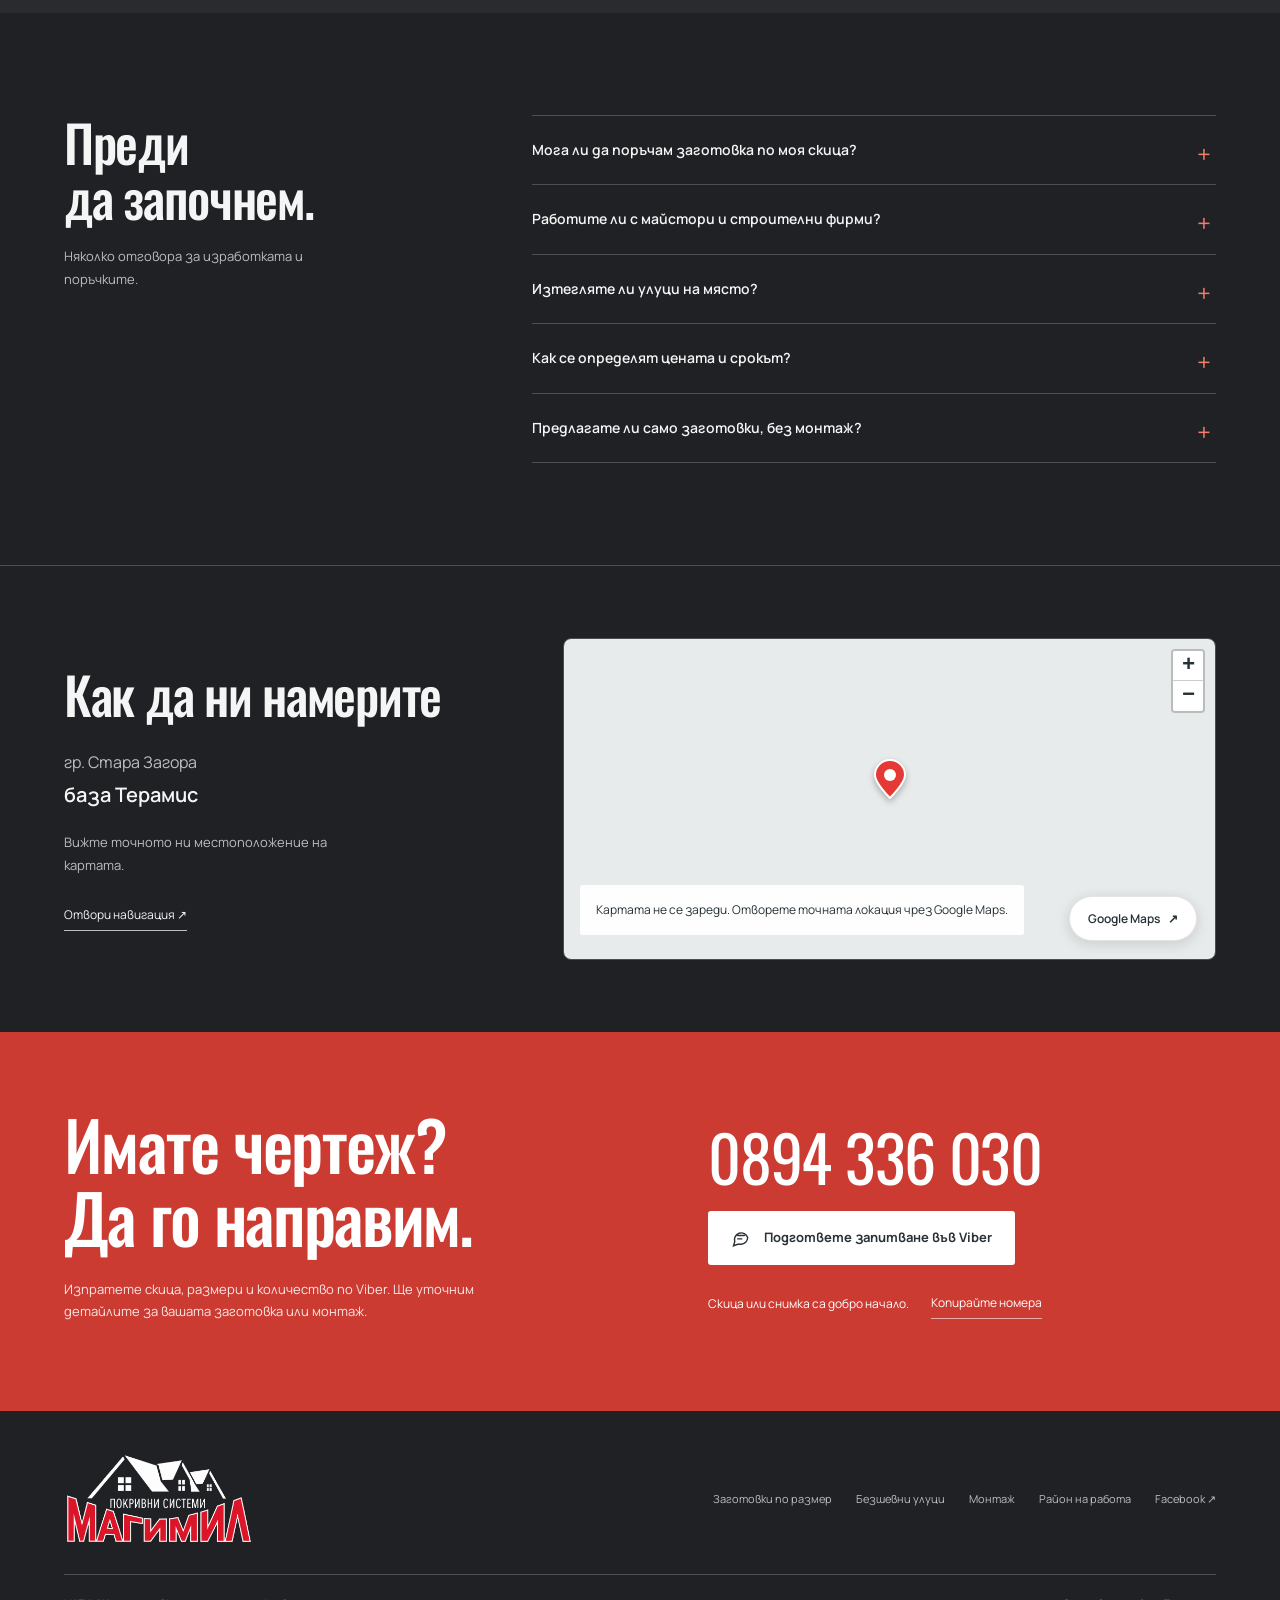
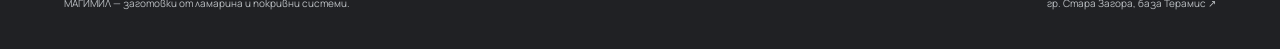
==== commit 6b4671a6: "Add compact header location link to map section" ====
--- a/index.html
+++ b/index.html
@@ -22,7 +22,7 @@
 <meta name="twitter:image" content="https://magimil.bg/assets/photos/project-lakeside-roof-1200.webp">
 <link rel="icon" type="image/svg+xml" href="assets/favicon.svg">
 <link rel="preload" href="assets/Oswald.ttf" as="font" type="font/ttf" crossorigin>
-<link rel="stylesheet" href="assets/site.css?v=10">
+<link rel="stylesheet" href="assets/site.css?v=13">
 <script type="application/ld+json">{"@context": "https://schema.org", "@graph": [{"@type": "Organization", "@id": "https://magimil.bg/#organization", "name": "МАГИМИЛ", "alternateName": "MAGIMIL", "url": "https://magimil.bg/", "logo": "https://magimil.bg/assets/magimil-logo.png", "telephone": "+359894336030", "areaServed": [{"@type": "City", "name": "Стара Загора"}, {"@type": "City", "name": "Хасково"}, {"@type": "City", "name": "Харманли"}, {"@type": "City", "name": "Пловдив"}, {"@type": "City", "name": "Казанлък"}, {"@type": "City", "name": "Нова Загора"}, {"@type": "City", "name": "Свиленград"}], "description": "Заготовки от ламарина по размер, огъване на абкант, безшевни улуци и монтаж от МАГИМИЛ.", "image": "https://magimil.bg/assets/photos/project-lakeside-roof-1200.webp", "address": {"@type": "PostalAddress", "addressLocality": "Стара Загора", "streetAddress": "база Терамис", "addressCountry": "BG"}, "location": {"@type": "Place", "name": "МАГИМИЛ — база Терамис", "hasMap": "https://maps.app.goo.gl/57j9Qv3isPY8PgmM8", "geo": {"@type": "GeoCoordinates", "latitude": 42.40707, "longitude": 25.654342}}, "sameAs": ["https://www.facebook.com/share/1FMRY89kW6/?mibextid=wwXIfr"]}, {"@type": "WebSite", "@id": "https://magimil.bg/#website", "name": "МАГИМИЛ", "url": "https://magimil.bg/", "inLanguage": "bg", "publisher": {"@id": "https://magimil.bg/#organization"}, "description": "Заготовки от ламарина по размер, огъване на абкант, безшевни улуци и монтаж от МАГИМИЛ.", "image": "https://magimil.bg/assets/photos/project-lakeside-roof-1200.webp"}, {"@type": "WebPage", "@id": "https://magimil.bg/#webpage", "url": "https://magimil.bg/", "name": "Заготовки от ламарина по размер и покривни системи | МАГИМИЛ", "description": "Заготовки от ламарина по размер, огъване на абкант 8 м, безшевни улуци и монтаж от МАГИМИЛ. Стара Загора, Хасково и Пловдив. Изпратете скица за оферта.", "inLanguage": "bg", "isPartOf": {"@id": "https://magimil.bg/#website"}, "about": {"@id": "https://magimil.bg/#organization"}, "primaryImageOfPage": {"@type": "ImageObject", "url": "https://magimil.bg/assets/photos/project-lakeside-roof-1200.webp"}}]}</script>
 <script defer src="assets/site.js?v=13">
 </script>
@@ -35,14 +35,14 @@
 <link rel="apple-touch-icon" sizes="180x180" href="assets/apple-touch-icon.png">
 </head>
 <body><a class="skip-link" href="#main">Към съдържанието</a>
-<header class="site-header"><div class="wrap header-inner"><a class="brand" href="./" aria-label="МАГИМИЛ — начална страница"><span class="brand-logo"><img src="assets/magimil-logo.webp?v=17" alt="МАГИМИЛ — покривни системи" width="1449" height="712" decoding="async"></span><span class="brand-caption">Заготовки от ламарина<br>и покривни системи</span></a><nav id="main-nav" class="main-nav" aria-label="Основна навигация"><a href="./#zagotovki">Заготовки</a><a href="./#proizvodstvo">Производство</a><a href="montazh/">Монтаж</a><a href="./#kontakti">Контакти</a></nav><a class="header-phone" href="tel:+359894336030"><svg viewBox="0 0 24 24" fill="none" stroke="currentColor" stroke-width="1.7" aria-hidden="true"><path d="m8 3 3 5-3 3c1.2 2.7 2.9 4.4 5.5 5.5l3-3 4.5 3c0 3-1.6 5-4 4C9 18 5 14 3 6 2.5 3.5 5 2 8 3Z"/></svg>0894 336 030</a><button class="menu-button" aria-label="Отворете менюто" aria-expanded="false" aria-controls="main-nav"><svg viewBox="0 0 24 24" fill="none" stroke="currentColor" stroke-width="1.7" aria-hidden="true"><path d="M3 7h18M3 12h18M3 17h18"/></svg></button></div></header><main id="main"><section class="hero" aria-labelledby="hero-title"><div class="wrap"><div class="hero-grid"><div class="hero-copy"><p class="hero-intro">За майстори, строителни фирми и собственици</p><h1 id="hero-title"><span>Заготовки</span><span>от ламарина.</span><span>По ваш размер.</span></h1><p class="hero-description">От скицата до готовия детайл. Огъваме и изработваме заготовки за покриви, халета и огради. По вашите размери, за вашата работа.</p><div class="actions"><button class="button" type="button" data-enquiry=""><svg viewBox="0 0 24 24" fill="none" stroke="currentColor" stroke-width="1.7" aria-hidden="true"><path d="M20 11.5a8 8 0 0 1-8 8H8l-5 2 1.5-5A8 8 0 1 1 20 11.5Z"/><path d="M8 9h8M8 13h5" stroke-linecap="round"/></svg>Изпратете чертеж по Viber</button><a class="text-link" href="#zagotovki">Разгледайте заготовките</a></div></div><figure class="hero-art"><img src="assets/folded-metal-v3.webp?v=17" alt="Илюстративен кадър на челна дъска с плитка сгъвка и американски улук" width="1536" height="1024" fetchpriority="high"><figcaption class="art-note">Илюстративни детайли: челна дъска и американски улук.</figcaption></figure></div><div class="hero-bottom"><p><strong>Изработка на заготовки и монтаж.</strong> Стара Загора, Хасково, Пловдив и региона.</p><div class="capacity"><b>8 м</b><span>работна дължина<br>на абканта</span></div><div class="capacity"><b>5″ / 6″</b><span>безшевни улуци<br>на място</span></div></div></div></section><div class="service-ticker" aria-label="Основни дейности"><span>Заготовки по чертеж</span><span>Огъване на ламарина</span><span>Безшевни улуци</span><span>Изработка и монтаж</span></div>
+<header class="site-header"><div class="wrap header-inner"><a class="brand" href="./" aria-label="МАГИМИЛ — начална страница"><span class="brand-logo"><img src="assets/magimil-logo.webp?v=17" alt="МАГИМИЛ — покривни системи" width="1449" height="712" decoding="async"></span><span class="brand-caption">Заготовки от ламарина<br>и покривни системи</span></a><nav id="main-nav" class="main-nav" aria-label="Основна навигация"><a href="./#zagotovki">Заготовки</a><a href="./#proizvodstvo">Производство</a><a href="montazh/">Монтаж</a><a href="./#kontakti">Контакти</a></nav><a class="header-phone" href="tel:+359894336030"><svg viewBox="0 0 24 24" fill="none" stroke="currentColor" stroke-width="1.7" aria-hidden="true"><path d="m8 3 3 5-3 3c1.2 2.7 2.9 4.4 5.5 5.5l3-3 4.5 3c0 3-1.6 5-4 4C9 18 5 14 3 6 2.5 3.5 5 2 8 3Z"/></svg>0894 336 030</a><a class="header-location" href="#lokatsia" aria-label="Към секцията с местоположението" title="Местоположение — база Терамис"><svg viewBox="0 0 24 24" fill="none" stroke="currentColor" stroke-width="1.7" aria-hidden="true"><path d="M20 10c0 6-8 11-8 11S4 16 4 10a8 8 0 1 1 16 0Z"/><circle cx="12" cy="10" r="2.5"/></svg><span>Местоположение</span></a><button class="menu-button" aria-label="Отворете менюто" aria-expanded="false" aria-controls="main-nav"><svg viewBox="0 0 24 24" fill="none" stroke="currentColor" stroke-width="1.7" aria-hidden="true"><path d="M3 7h18M3 12h18M3 17h18"/></svg></button></div></header><main id="main"><section class="hero" aria-labelledby="hero-title"><div class="wrap"><div class="hero-grid"><div class="hero-copy"><p class="hero-intro">За майстори, строителни фирми и собственици</p><h1 id="hero-title"><span>Заготовки</span><span>от ламарина.</span><span>По ваш размер.</span></h1><p class="hero-description">От скицата до готовия детайл. Огъваме и изработваме заготовки за покриви, халета и огради. По вашите размери, за вашата работа.</p><div class="actions"><button class="button" type="button" data-enquiry=""><svg viewBox="0 0 24 24" fill="none" stroke="currentColor" stroke-width="1.7" aria-hidden="true"><path d="M20 11.5a8 8 0 0 1-8 8H8l-5 2 1.5-5A8 8 0 1 1 20 11.5Z"/><path d="M8 9h8M8 13h5" stroke-linecap="round"/></svg>Изпратете чертеж по Viber</button><a class="text-link" href="#zagotovki">Разгледайте заготовките</a></div></div><figure class="hero-art"><img src="assets/folded-metal-v3.webp?v=17" alt="Илюстративен кадър на челна дъска с плитка сгъвка и американски улук" width="1536" height="1024" fetchpriority="high"><figcaption class="art-note">Илюстративни детайли: челна дъска и американски улук.</figcaption></figure></div><div class="hero-bottom"><p><strong>Изработка на заготовки и монтаж.</strong> Стара Загора, Хасково, Пловдив и региона.</p><div class="capacity"><b>8 м</b><span>работна дължина<br>на абканта</span></div><div class="capacity"><b>5″ / 6″</b><span>безшевни улуци<br>на място</span></div></div></div></section><div class="service-ticker" aria-label="Основни дейности"><span>Заготовки по чертеж</span><span>Огъване на ламарина</span><span>Безшевни улуци</span><span>Изработка и монтаж</span></div>
 <section class="section catalogue" id="zagotovki" aria-labelledby="catalogue-title"><div class="wrap"><div class="section-heading"><h2 id="catalogue-title">Всеки детайл<br>си има място.</h2><p>Вие знаете какво трябва на обекта.<br>Ние подготвяме ламарината за него.</p></div><div class="filter-bar" role="group" aria-label="Филтрирайте категориите заготовки"><button class="filter" data-filter="all" aria-pressed="true">Всички заготовки</button><button class="filter" data-filter="roof" aria-pressed="false">За покрива</button><button class="filter" data-filter="industrial" aria-pressed="false">За халета и огради</button></div><div class="catalogue-grid"><a class="product product-with-photo" data-category="roof industrial" href="zagotovki-ot-lamarina/"><div class="product-photo"><img class="" src="assets/photos/flashings-1200.webp?v=17" srcset="assets/photos/flashings-600.webp?v=17 600w, assets/photos/flashings-1200.webp?v=17 1200w" sizes="(max-width: 600px) calc(100vw - 40px), (max-width: 850px) 85vw, 45vw" width="1536" height="1024" alt="Илюстративен кадър: Огънати ламаринени обшивки с различни сечения върху работна маса" loading="lazy" decoding="async"></div><div class="product-info"><div class="product-top"><span>По размер и чертеж</span></div><h3>Заготовки от ламарина</h3><p>Обшивки, челни дъски и нестандартни детайли за покриви и халета.</p><div class="product-bottom"><span>Разгледайте услугата</span><svg viewBox="0 0 24 24" fill="none" stroke="currentColor" stroke-width="1.5" aria-hidden="true"><path d="M6 18 18 6M6 6h12v12"/></svg></div></div></a><a class="product product-with-photo" data-category="roof" href="bezshevni-uluci/"><div class="product-photo"><img class="" src="assets/photos/gutters-1200.webp?v=17" srcset="assets/photos/gutters-600.webp?v=17 600w, assets/photos/gutters-1200.webp?v=17 1200w" sizes="(max-width: 600px) calc(100vw - 40px), (max-width: 850px) 85vw, 45vw" width="1536" height="1024" alt="Илюстративен кадър: Американски безшевен улук с характерен оформен преден ръб и отворено сечение" loading="lazy" decoding="async"></div><div class="product-info"><div class="product-top"><span>Изтегляне на място</span></div><h3>Безшевни улуци</h3><p>Улуци 5 и 6 инча, изтеглени на място според вашия обект.</p><div class="product-bottom"><span>Разгледайте услугата</span><svg viewBox="0 0 24 24" fill="none" stroke="currentColor" stroke-width="1.5" aria-hidden="true"><path d="M6 18 18 6M6 6h12v12"/></svg></div></div></a><a class="product product-with-photo" data-category="roof" href="shlebah/"><div class="product-photo"><img class="" src="assets/photos/standing-seam-1200.webp?v=17" srcset="assets/photos/standing-seam-600.webp?v=17 600w, assets/photos/standing-seam-1200.webp?v=17 1200w" sizes="(max-width: 600px) calc(100vw - 40px), (max-width: 850px) 85vw, 45vw" width="1536" height="1024" alt="Илюстративен кадър: Детайл на метален покрив с успоредни стоящи фалцове" loading="lazy" decoding="async"></div><div class="product-info"><div class="product-top"><span>Изработка и монтаж</span></div><h3>Шлебах</h3><p>Подготовка на шлебах с машина и монтаж на покривни елементи.</p><div class="product-bottom"><span>Разгледайте услугата</span><svg viewBox="0 0 24 24" fill="none" stroke="currentColor" stroke-width="1.5" aria-hidden="true"><path d="M6 18 18 6M6 6h12v12"/></svg></div></div></a><a class="product product-with-photo" data-category="roof" href="metalen-hantar/"><div class="product-photo"><img class="" src="assets/photos/metal-soffit-1200.webp?v=17" srcset="assets/photos/metal-soffit-600.webp?v=17 600w, assets/photos/metal-soffit-1200.webp?v=17 1200w" sizes="(max-width: 600px) calc(100vw - 40px), (max-width: 850px) 85vw, 45vw" width="1536" height="1024" alt="Илюстративен кадър: Метален хънтър с широки равни панели и диагонално ъглово съединение по предоставената мостра" loading="lazy" decoding="async"></div><div class="product-info"><div class="product-top"><span>Огъване и монтаж</span></div><h3>Метален хънтър</h3><p>Огъване на метален хънтър и челни детайли за завършен покрив.</p><div class="product-bottom"><span>Разгледайте услугата</span><svg viewBox="0 0 24 24" fill="none" stroke="currentColor" stroke-width="1.5" aria-hidden="true"><path d="M6 18 18 6M6 6h12v12"/></svg></div></div></a><a class="product product-with-photo" data-category="industrial" href="lameli-za-ograda/"><div class="product-photo"><img class="" src="assets/photos/fence-slats-1200.webp?v=17" srcset="assets/photos/fence-slats-600.webp?v=17 600w, assets/photos/fence-slats-1200.webp?v=17 1200w" sizes="(max-width: 600px) calc(100vw - 40px), (max-width: 850px) 85vw, 45vw" width="1536" height="1024" alt="Илюстративен кадър: Мостра на огънати ламели за ограда с наклонена широка лицева част и подгънати ръбове" loading="lazy" decoding="async"></div><div class="product-info"><div class="product-top"><span>Огъване от ламарина</span></div><h3>Ламели за ограда</h3><p>Ламаринени ламели за ограда, огънати по зададеното сечение.</p><div class="product-bottom"><span>Разгледайте услугата</span><svg viewBox="0 0 24 24" fill="none" stroke="currentColor" stroke-width="1.5" aria-hidden="true"><path d="M6 18 18 6M6 6h12v12"/></svg></div></div></a><a class="product product-with-photo" data-category="roof" href="vodostochni-trabi-i-detayli/"><div class="product-photo"><img class="" src="assets/photos/downpipes-1200.webp?v=17" srcset="assets/photos/downpipes-600.webp?v=17 600w, assets/photos/downpipes-1200.webp?v=17 1200w" sizes="(max-width: 600px) calc(100vw - 40px), (max-width: 850px) 85vw, 45vw" width="1536" height="1024" alt="Илюстративен кадър: Кръгли ламаринени водосточни тръби, кривки и монтажна скоба" loading="lazy" decoding="async"></div><div class="product-info"><div class="product-top"><span>За водоотвеждането</span></div><h3>Водосточни тръби и детайли</h3><p>Водосточни тръби, кривки и казанчета за улуци.</p><div class="product-bottom"><span>Разгледайте услугата</span><svg viewBox="0 0 24 24" fill="none" stroke="currentColor" stroke-width="1.5" aria-hidden="true"><path d="M6 18 18 6M6 6h12v12"/></svg></div></div></a></div><span id="catalogue-status" role="status" aria-live="polite" style="position:absolute;width:1px;height:1px;overflow:hidden;clip-path:inset(50%)"></span><div class="catalogue-foot"><p>Имате нестандартно сечение? Показаните кадри са илюстративни. Изпратете скица, за да обсъдим вашия детайл.</p><a class="text-link" href="zagotovki-ot-lamarina/">Повече за изработката по размер</a></div></div></section><section class="section detail-gallery-section" id="detayli" aria-labelledby="close-details-title"><div class="wrap"><div class="section-heading"><h2 id="close-details-title">Детайлът.<br>Погледнат отблизо.</h2><p>Челни обшивки, ъгли, водоотвеждане и разкрой. Разгледайте примерните форми в по-голям размер.</p></div><div class="close-details-grid"><figure class="photo-figure "><button type="button" class="photo-zoom" data-photo="assets/photos/fascia-flashing-1200.webp?v=17" data-photo-width="1536" data-photo-real="false" data-photo-title="Челна дъска от ламарина" data-photo-caption="Конкретното сечение се уточнява по чертеж." aria-label="Увеличете: Челна дъска от ламарина"><img class="" src="assets/photos/fascia-flashing-1200.webp?v=17" srcset="assets/photos/fascia-flashing-600.webp?v=17 600w, assets/photos/fascia-flashing-1200.webp?v=17 1200w" sizes="(max-width: 600px) calc(100vw - 40px), (max-width: 850px) 85vw, 45vw" width="1536" height="1024" alt="Илюстративен кадър: Ламаринена челна дъска по предоставена мостра, с широка равна повърхност и плитка надлъжна сгъвка" loading="lazy" decoding="async"><span class="photo-zoom-hint">Вижте отблизо</span></button><figcaption><strong>Челна дъска от ламарина</strong></figcaption></figure><figure class="photo-figure "><button type="button" class="photo-zoom" data-photo="assets/photos/hall-flashings-1200.webp?v=17" data-photo-width="1536" data-photo-real="false" data-photo-title="Детайли за халета" data-photo-caption="Конкретното сечение се уточнява по чертеж." aria-label="Увеличете: Детайли за халета"><img class="" src="assets/photos/hall-flashings-1200.webp?v=17" srcset="assets/photos/hall-flashings-600.webp?v=17 600w, assets/photos/hall-flashings-1200.webp?v=17 1200w" sizes="(max-width: 600px) calc(100vw - 40px), (max-width: 850px) 85vw, 45vw" width="1536" height="1024" alt="Илюстративен кадър: Ламаринени обшивки на хале с американски безшевен улук по дясната стреха" loading="lazy" decoding="async"><span class="photo-zoom-hint">Вижте отблизо</span></button><figcaption><strong>Детайли за халета</strong></figcaption></figure><figure class="photo-figure "><button type="button" class="photo-zoom" data-photo="assets/photos/rain-hopper-1200.webp?v=17" data-photo-width="1536" data-photo-real="false" data-photo-title="Американски улук" data-photo-caption="Конкретното сечение се уточнява по чертеж." aria-label="Увеличете: Американски улук"><img class="" src="assets/photos/rain-hopper-1200.webp?v=17" srcset="assets/photos/rain-hopper-600.webp?v=17 600w, assets/photos/rain-hopper-1200.webp?v=17 1200w" sizes="(max-width: 600px) calc(100vw - 40px), (max-width: 850px) 85vw, 45vw" width="1536" height="1024" alt="Илюстративен кадър: Американски улук в антрацит, монтиран по стрехата на къща" loading="lazy" decoding="async"><span class="photo-zoom-hint">Вижте отблизо</span></button><figcaption><strong>Американски улук</strong></figcaption></figure><figure class="photo-figure "><button type="button" class="photo-zoom" data-photo="assets/photos/sheet-slitting-1200.webp?v=17" data-photo-width="1536" data-photo-real="false" data-photo-title="Цепачка за ламарина" data-photo-caption="Конкретното сечение се уточнява по чертеж." aria-label="Увеличете: Цепачка за ламарина"><img class="" src="assets/photos/sheet-slitting-1200.webp?v=17" srcset="assets/photos/sheet-slitting-600.webp?v=17 600w, assets/photos/sheet-slitting-1200.webp?v=17 1200w" sizes="(max-width: 600px) calc(100vw - 40px), (max-width: 850px) 85vw, 45vw" width="1536" height="1024" alt="Илюстративен кадър: Машина за надлъжен разкрой на ламарина с валове, направляващи и режещи дискове" loading="lazy" decoding="async"><span class="photo-zoom-hint">Вижте отблизо</span></button><figcaption><strong>Цепачка за ламарина</strong></figcaption></figure></div><p class="photo-disclosure">Изображенията са генерирани и показват примерни изделия и процеси. Конкретните сечения, материали и изпълнение уточняваме по вашия чертеж.</p></div></section>
 <section class="section workshop" id="proizvodstvo" aria-labelledby="workshop-title"><div class="wrap workshop-grid"><div class="workshop-copy"><span class="section-kicker">Производството зад детайла</span><h2 id="workshop-title">Голямата машина.<br>Малкият детайл.</h2><p>Собственото ни оборудване позволява да подготвяме ламаринени елементи за различни задачи — от челна дъска до детайли за хале.</p><div class="equipment-list"><div class="equipment-row"><span>Електронен абкант</span><strong>8 метра</strong></div><div class="equipment-row"><span>Машина за безшевни улуци</span><strong>5 и 6 инча</strong></div><div class="equipment-row"><span>Машина за шлебах</span><strong>Изработка на профили</strong></div><div class="equipment-row"><span>Цепачка за ламарина</span><strong>Подготовка на материала</strong></div></div><a class="text-link" href="ogavane-na-lamarina-abkant/">Огъване на ламарина на абкант</a></div><div class="workshop-visual"><figure class="photo-figure workshop-photo"><button type="button" class="photo-zoom" data-photo="assets/photos/sheet-bending-1200.webp?v=17" data-photo-width="1536" data-photo-real="false" data-photo-title="Електронен абкант 8 метра" data-photo-caption="Конкретното сечение се уточнява по чертеж." aria-label="Увеличете: Електронен абкант 8 метра"><img class="" src="assets/photos/sheet-bending-1200.webp?v=17" srcset="assets/photos/sheet-bending-600.webp?v=17 600w, assets/photos/sheet-bending-1200.webp?v=17 1200w" sizes="(max-width: 600px) calc(100vw - 40px), (max-width: 850px) 85vw, 45vw" width="1536" height="1024" alt="Илюстративен кадър: Модерен електронен абкант с дисплей и осемметрова работна дължина" loading="lazy" decoding="async"><span class="photo-zoom-hint">Вижте отблизо</span></button><figcaption><strong>Електронен абкант 8 метра</strong></figcaption></figure></div></div></section>
 <section class="section installation" id="montazh" aria-labelledby="installation-title"><div class="wrap installation-grid"><figure class="photo-figure installation-photo real-project-photo"><button type="button" class="photo-zoom" data-photo="assets/photos/originals/project-lakeside-roof.jpg" data-photo-width="1200" data-photo-real="true" data-photo-title="Шлебах — детайл от обект" data-photo-caption="Реална снимка от обект на МАГИМИЛ." aria-label="Увеличете: Шлебах — детайл от обект"><img class="" src="assets/photos/project-lakeside-roof-1200.webp?v=17" srcset="assets/photos/project-lakeside-roof-600.webp?v=17 600w, assets/photos/project-lakeside-roof-1200.webp?v=17 1200w" sizes="(max-width: 600px) calc(100vw - 40px), (max-width: 850px) 85vw, 45vw" width="1200" height="1600" alt="Изпълнен метален покрив със стоящи фалцове край водоем — обект на МАГИМИЛ" loading="lazy" decoding="async"><span class="photo-zoom-hint">Вижте отблизо</span></button><figcaption><strong>Шлебах — детайл от обект</strong></figcaption></figure><div class="installation-copy"><span class="section-kicker">От работилницата до покрива</span><h2 id="installation-title">Изработваме.<br>И монтираме.</h2><p>Освен заготовки за вашата работа, предлагаме монтаж на улуци, обшивки от ламарина, метален хънтър и шлебах. За собственици и строителни фирми.</p><a class="text-link" href="montazh/">Вижте монтажните услуги</a></div></div><div class="wrap home-projects"><div class="projects-heading"><div><span class="section-kicker">Реални снимки от нашата работа</span><h3>Наши обекти.</h3></div><a class="text-link" href="montazh/#detail-gallery">Всички снимки от обекти</a></div><div class="home-project-grid"><figure class="photo-figure  real-project-photo"><button type="button" class="photo-zoom" data-photo="assets/photos/originals/project-roof-overview.jpg" data-photo-width="3024" data-photo-real="true" data-photo-title="Покрив от шлебах" data-photo-caption="Реална снимка от обект на МАГИМИЛ." aria-label="Увеличете: Покрив от шлебах"><img class="" src="assets/photos/project-roof-overview-1200.webp?v=17" srcset="assets/photos/project-roof-overview-600.webp?v=17 600w, assets/photos/project-roof-overview-1200.webp?v=17 1200w" sizes="(max-width: 600px) calc(100vw - 40px), (max-width: 850px) 85vw, 45vw" width="3024" height="4032" alt="Метален покрив от шлебах и челна обшивка на обект на МАГИМИЛ" loading="lazy" decoding="async"><span class="photo-zoom-hint">Вижте отблизо</span></button><figcaption><strong>Покрив от шлебах</strong></figcaption></figure><figure class="photo-figure  real-project-photo"><button type="button" class="photo-zoom" data-photo="assets/photos/originals/project-modern-house.jpg" data-photo-width="1600" data-photo-real="true" data-photo-title="Обшивки по архитектурата" data-photo-caption="Реална снимка от обект на МАГИМИЛ." aria-label="Увеличете: Обшивки по архитектурата"><img class="" src="assets/photos/project-modern-house-1200.webp?v=17" srcset="assets/photos/project-modern-house-600.webp?v=17 600w, assets/photos/project-modern-house-1200.webp?v=17 1200w" sizes="(max-width: 600px) calc(100vw - 40px), (max-width: 850px) 85vw, 45vw" width="1600" height="1200" alt="Общ изглед на покрив и фасадни обшивки от антрацитна ламарина — обект на МАГИМИЛ" loading="lazy" decoding="async"><span class="photo-zoom-hint">Вижте отблизо</span></button><figcaption><strong>Обшивки по архитектурата</strong></figcaption></figure><figure class="photo-figure  real-project-photo"><button type="button" class="photo-zoom" data-photo="assets/photos/originals/project-metal-soffit.jpg" data-photo-width="1206" data-photo-real="true" data-photo-title="Монтаж на метален хънтър" data-photo-caption="Реална снимка от обект на МАГИМИЛ." aria-label="Увеличете: Монтаж на метален хънтър"><img class="" src="assets/photos/project-metal-soffit-1200.webp?v=17" srcset="assets/photos/project-metal-soffit-600.webp?v=17 600w, assets/photos/project-metal-soffit-1200.webp?v=17 1200w" sizes="(max-width: 600px) calc(100vw - 40px), (max-width: 850px) 85vw, 45vw" width="1206" height="1748" alt="Реален монтаж на метален хънтър под стреха с ъглово съединение и челна обшивка — обект на МАГИМИЛ" loading="lazy" decoding="async"><span class="photo-zoom-hint">Вижте отблизо</span></button><figcaption><strong>Монтаж на метален хънтър</strong></figcaption></figure></div></div></section>
 <section class="section process" id="porachka" aria-labelledby="process-title"><div class="wrap process-grid"><div class="process-intro"><h2 id="process-title">От вашата скица.<br>Към вашия обект.</h2><p>Не е необходимо да започвате със сложен проект. Четлива скица с размери или снимка са добра основа за разговор.</p><button class="button" type="button" data-enquiry=""><svg viewBox="0 0 24 24" fill="none" stroke="currentColor" stroke-width="1.7" aria-hidden="true"><path d="M20 11.5a8 8 0 0 1-8 8H8l-5 2 1.5-5A8 8 0 1 1 20 11.5Z"/><path d="M8 9h8M8 13h5" stroke-linecap="round"/></svg>Подгответе запитване</button></div><ol class="steps"><li><div><h3>Изпратете ни детайла</h3><p>Снимка, скица или чертеж по Viber. Добавете размери, количество и населено място.</p></div></li><li><div><h3>Уточняваме изработката</h3><p>Обсъждаме сечението, материала, цвета и срока. Ако ви трябва монтаж, посочете го още в запитването.</p></div></li><li><div><h3>Подготвяме поръчката</h3><p>След потвърждение уточняваме производството и организацията за получаване или работа на обекта.</p></div></li></ol></div></section>
 <section class="section regions" id="rayon" aria-labelledby="regions-title"><div class="wrap regions-grid"><div><span class="section-kicker">Близо до вашата работа</span><h2 id="regions-title">В региона.<br>На вашия обект.</h2><p>Работим в района на Стара Загора, Хасково, Харманли, Пловдив, Казанлък, Нова Загора и Свиленград, както и в близките населени места.</p><p>За заготовки и монтаж посочете къде се намирате. Ще уточним възможностите за конкретния адрес.</p><ul class="city-list"><li>Стара Загора</li><li>Хасково</li><li>Харманли</li><li>Пловдив</li><li>Казанлък</li><li>Нова Загора</li><li>Свиленград</li></ul></div><svg class="region-map" viewBox="0 0 560 340" role="img" aria-label="Схематичен район на работа: Пловдив, Казанлък, Стара Загора, Нова Загора, Хасково, Харманли и Свиленград. Не обозначава адреси на офиси."><path class="map-outline" d="m35 96 43-12 42-35 52 8 52-16 46 23 33-12 35 21 69-9 37 39 61 14 18 38-29 34-17 52-44 18-30 32-62 1-28-18-60 14-37-27-35 6-35-44-32-8-16-39Z"/><path class="map-road" d="m115 200 138-48 83-17M253 152l28 71 85 20 79 39M197 96l56 56"/><circle cx="115" cy="200" r="6"/><circle cx="197" cy="96" r="6"/><circle cx="253" cy="152" r="7"/><circle cx="336" cy="135" r="6"/><circle cx="281" cy="223" r="6"/><circle cx="366" cy="243" r="6"/><circle cx="445" cy="282" r="6"/><text x="67" y="228">Пловдив</text><text x="159" y="80">Казанлък</text><text x="196" y="179">Стара Загора</text><text x="326" y="116">Нова Загора</text><text x="228" y="250">Хасково</text><text x="343" y="269">Харманли</text><text x="422" y="307">Свиленград</text><text x="43" y="318" class="map-muted">Схематична карта на обслужвания район</text></svg></div></section>
 <section class="section faq" aria-labelledby="faq-title"><div class="wrap faq-grid"><div class="faq-intro"><h2 id="faq-title">Преди<br>да започнем.</h2><p>Няколко отговора за изработката и поръчките.</p></div><div class="faq-list"><details><summary>Мога ли да поръчам заготовка по моя скица?</summary><p>Да. Изпратете четлива скица или чертеж с размерите и количеството по Viber. Уточняваме материала, сечението и възможността за изработка преди потвърждение.</p></details><details><summary>Работите ли с майстори и строителни фирми?</summary><p>Да. Изработваме заготовки за други майстори, строителни фирми и собственици. Можете да изпратите конкретните детайли за вашия обект.</p></details><details><summary>Изтегляте ли улуци на място?</summary><p>Да. Разполагаме с машина за безшевни улуци на 5 и 6 инча. Организацията за изтегляне и монтаж на конкретния обект се уточнява предварително.</p></details><details><summary>Как се определят цената и срокът?</summary><p>След уточняване на размерите, количеството, материала и необходимата работа. Изпратете информацията по Viber или се обадете. Цените и сроковете се потвърждават за конкретната поръчка.</p></details><details><summary>Предлагате ли само заготовки, без монтаж?</summary><p>Да. Можете да поръчате заготовки за собствен монтаж. Предлагаме и монтаж на улуци, обшивки, метален хънтър и шлебах, ако това е необходимо за обекта.</p></details></div></div></section><section class="base-location" id="lokatsia" aria-labelledby="base-title"><div class="wrap base-location-grid"><div class="base-location-copy"><h2 id="base-title">Как да ни намерите</h2><address>гр. Стара Загора<br><strong>база Терамис</strong></address><p>Вижте точното ни местоположение на картата.</p><a class="text-link" href="https://maps.app.goo.gl/57j9Qv3isPY8PgmM8" target="_blank" rel="noopener">Отвори навигация <span aria-hidden="true">↗</span></a></div><div class="base-map-card"><div id="base-map" class="base-map" role="region" aria-label="Карта на МАГИМИЛ — база Терамис, Стара Загора" data-lat="42.40707" data-lng="25.654342" data-library="assets/vendor/leaflet.min.js"><p class="base-map-status" role="status">Картата се зарежда. Можете да използвате линка за навигация.</p></div><div class="base-map-caption"><a href="https://maps.app.goo.gl/57j9Qv3isPY8PgmM8" target="_blank" rel="noopener" aria-label="Вижте локацията в Google Maps (нов раздел)">Google Maps <span aria-hidden="true">↗</span></a></div></div></div></section><section class="contact" id="kontakti" aria-labelledby="contact-title"><div class="wrap contact-grid"><div><h2 id="contact-title">Имате чертеж?<br>Да го направим.</h2><p>Изпратете скица, размери и количество по Viber. Ще уточним детайлите за вашата заготовка или монтаж.</p></div><div class="contact-actions"><a class="contact-number" href="tel:+359894336030">0894 336 030</a><button class="button" type="button" data-enquiry=""><svg viewBox="0 0 24 24" fill="none" stroke="currentColor" stroke-width="1.7" aria-hidden="true"><path d="M20 11.5a8 8 0 0 1-8 8H8l-5 2 1.5-5A8 8 0 1 1 20 11.5Z"/><path d="M8 9h8M8 13h5" stroke-linecap="round"/></svg>Подгответе запитване във Viber</button><div class="contact-secondary"><span>Скица или снимка са добро начало.</span><button class="text-link" data-copy-phone type="button" style="background:none;color:inherit;border-top:0;border-left:0;border-right:0;cursor:pointer">Копирайте номера</button></div></div></div></section></main><footer class="site-footer"><div class="wrap"><div class="footer-top"><a href="./" class="footer-title" aria-label="МАГИМИЛ — начална страница"><span class="brand-logo footer-logo"><img src="assets/magimil-logo.webp?v=17" alt="МАГИМИЛ — покривни системи" width="1449" height="712" loading="lazy" decoding="async"></span></a><div class="footer-links"><a href="zagotovki-ot-lamarina/">Заготовки по размер</a><a href="bezshevni-uluci/">Безшевни улуци</a><a href="montazh/">Монтаж</a><a href="./#rayon">Район на работа</a><a href="https://www.facebook.com/share/1FMRY89kW6/?mibextid=wwXIfr" target="_blank" rel="noopener noreferrer" aria-label="МАГИМИЛ във Facebook (отваря се в нов раздел)">Facebook ↗</a></div></div><div class="footer-bottom"><p>МАГИМИЛ — заготовки от ламарина и покривни системи.</p><a href="https://maps.app.goo.gl/57j9Qv3isPY8PgmM8" target="_blank" rel="noopener">гр. Стара Загора, база Терамис ↗</a></div></div></footer>
-<div class="mobile-contact" aria-label="Бърза връзка"><a class="button button-outline" href="tel:+359894336030"><svg viewBox="0 0 24 24" fill="none" stroke="currentColor" stroke-width="1.7" aria-hidden="true"><path d="m8 3 3 5-3 3c1.2 2.7 2.9 4.4 5.5 5.5l3-3 4.5 3c0 3-1.6 5-4 4C9 18 5 14 3 6 2.5 3.5 5 2 8 3Z"/></svg>Обадете се</a><button class="button" type="button" data-enquiry=""><svg viewBox="0 0 24 24" fill="none" stroke="currentColor" stroke-width="1.7" aria-hidden="true"><path d="M20 11.5a8 8 0 0 1-8 8H8l-5 2 1.5-5A8 8 0 1 1 20 11.5Z"/><path d="M8 9h8M8 13h5" stroke-linecap="round"/></svg>Чертеж по Viber</button></div>
+<nav class="mobile-contact" aria-label="Бърза връзка"><a class="button button-outline" href="tel:+359894336030"><svg viewBox="0 0 24 24" fill="none" stroke="currentColor" stroke-width="1.7" aria-hidden="true"><path d="m8 3 3 5-3 3c1.2 2.7 2.9 4.4 5.5 5.5l3-3 4.5 3c0 3-1.6 5-4 4C9 18 5 14 3 6 2.5 3.5 5 2 8 3Z"/></svg>Обадете се</a><button class="button" type="button" data-enquiry=""><svg viewBox="0 0 24 24" fill="none" stroke="currentColor" stroke-width="1.7" aria-hidden="true"><path d="M20 11.5a8 8 0 0 1-8 8H8l-5 2 1.5-5A8 8 0 1 1 20 11.5Z"/><path d="M8 9h8M8 13h5" stroke-linecap="round"/></svg>Чертеж по Viber</button></nav>
 <dialog id="viber-dialog" aria-labelledby="dialog-title"><div class="dialog-header"><h2 id="dialog-title">Да уточним детайла.</h2><button class="close-dialog" data-close-dialog aria-label="Затворете запитването">×</button></div><p class="dialog-note">Допълнете текста, копирайте го и го поставете във Viber. Приложете чертежа или снимката директно в разговора. Този сайт не изпраща съобщения и файлове.</p><label for="enquiry-message" class="field-label">Вашето запитване</label><textarea id="enquiry-message">Здравейте, МАГИМИЛ!
 Интересувам се от заготовки от ламарина.
 
--- a/assets/site.css
+++ b/assets/site.css
@@ -39,3 +39,13 @@
 .detail-aside{top:100px}
 @media(max-width:850px){.site-header .header-inner{height:68px;gap:16px}.site-header .brand-logo{width:112px;height:56px}.main-nav{max-height:calc(100dvh - 68px)}html{scroll-padding-top:88px}}
 @media(max-width:600px){.site-header .header-inner{height:60px;gap:10px}.site-header .brand-logo{width:96px;height:50px}.main-nav{max-height:calc(100dvh - 140px)}html{scroll-padding-top:80px}}
+
+/* Always visible beside the phone and menu, including on mobile. */
+.header-location{display:inline-flex;align-items:center;justify-content:center;gap:8px;min-height:44px;padding:0 12px;border:1px solid var(--line);border-radius:4px;font-size:12px;font-weight:600;flex-shrink:0}
+.header-location svg{width:20px;height:20px;color:var(--soft);flex-shrink:0}
+.header-location:hover{background:var(--surface);border-color:var(--soft)}
+.header-phone{white-space:nowrap}
+@media(min-width:851px) and (max-width:1350px){.site-header .brand-caption{display:none}.site-header .header-inner{gap:18px}.main-nav{gap:16px;font-size:12px}.header-phone{font-size:13px}.header-location span{display:none}.header-location{width:44px;padding:0}}
+@media(max-width:850px){.header-location{width:44px;height:44px;padding:0}.header-location span{display:none}}
+@media(max-width:600px){.header-location{width:40px;height:40px;min-height:40px}.site-header .header-inner{gap:8px}.site-header .header-inner{width:calc(100% - 24px)}.header-phone{font-size:11px;gap:5px}}
+@media(max-width:360px){.site-header .brand-logo{width:80px}.site-header .header-inner{gap:6px}.header-phone svg{display:none}}
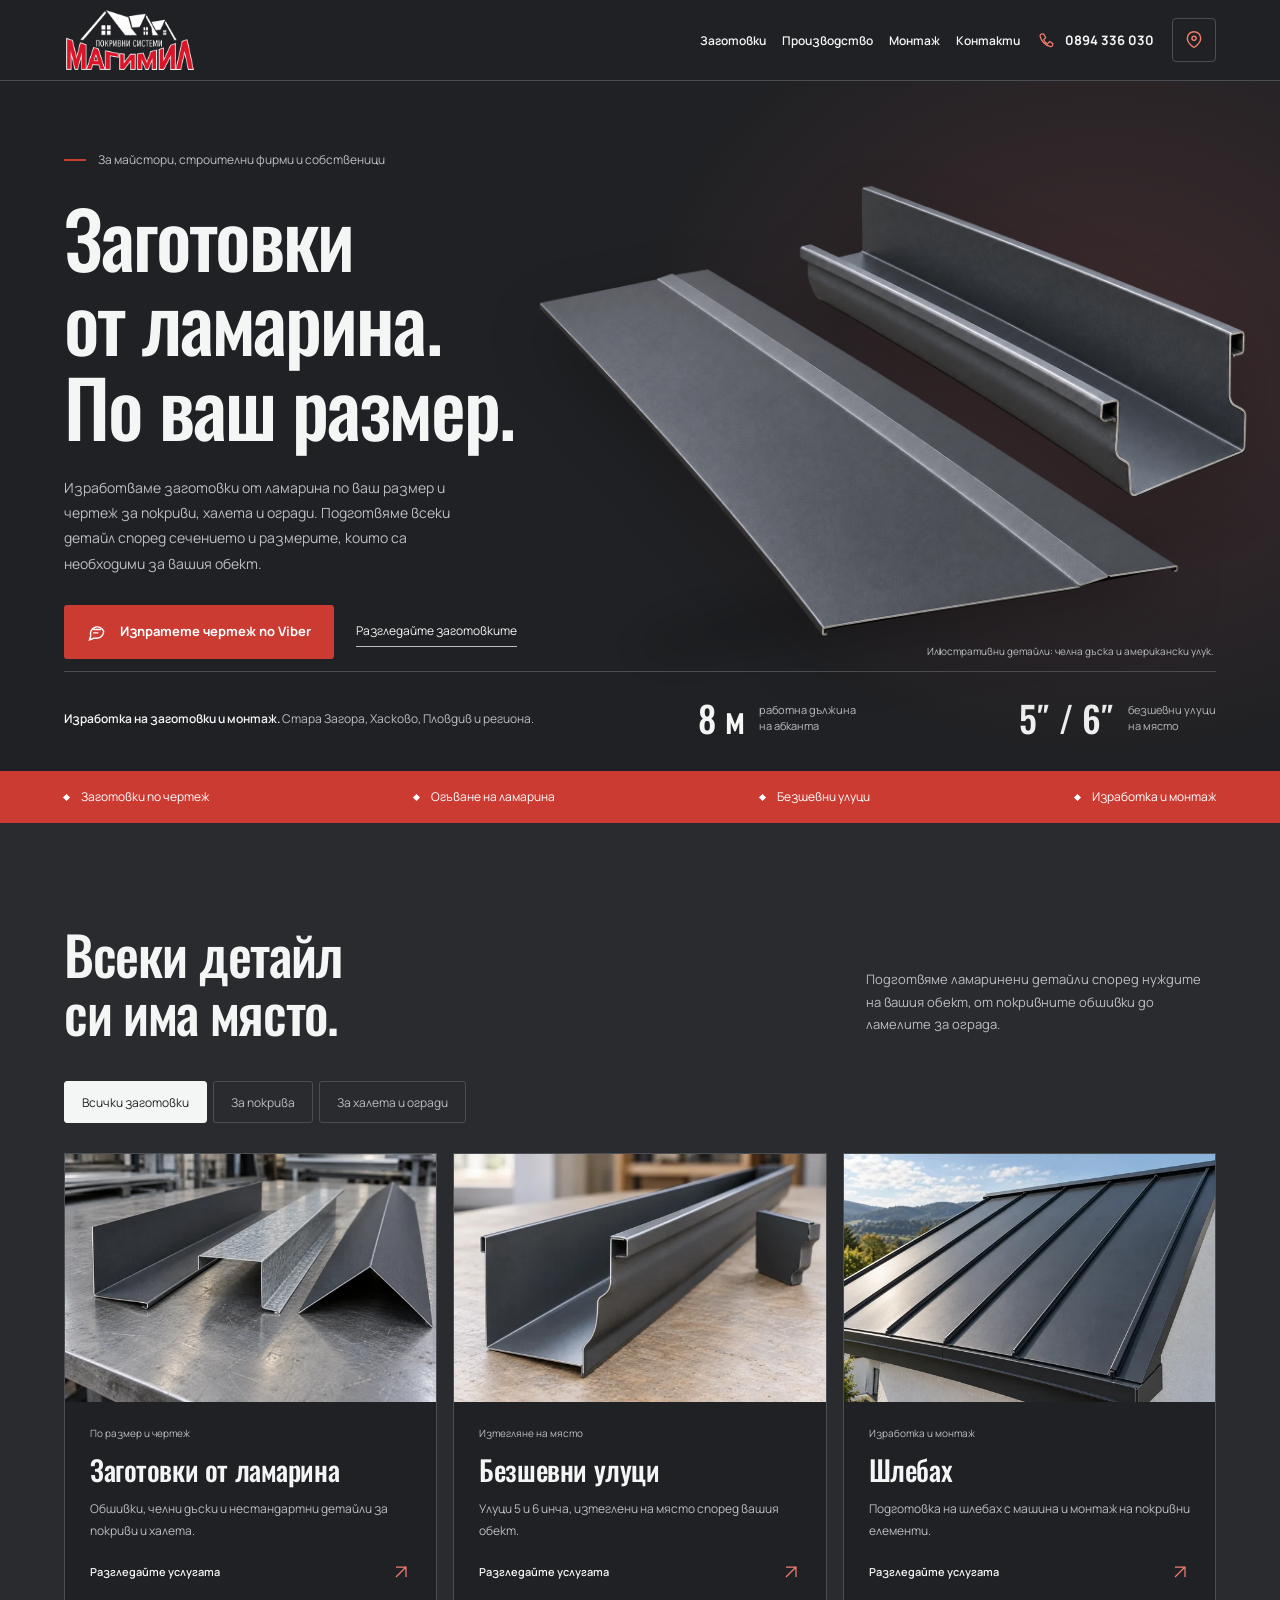
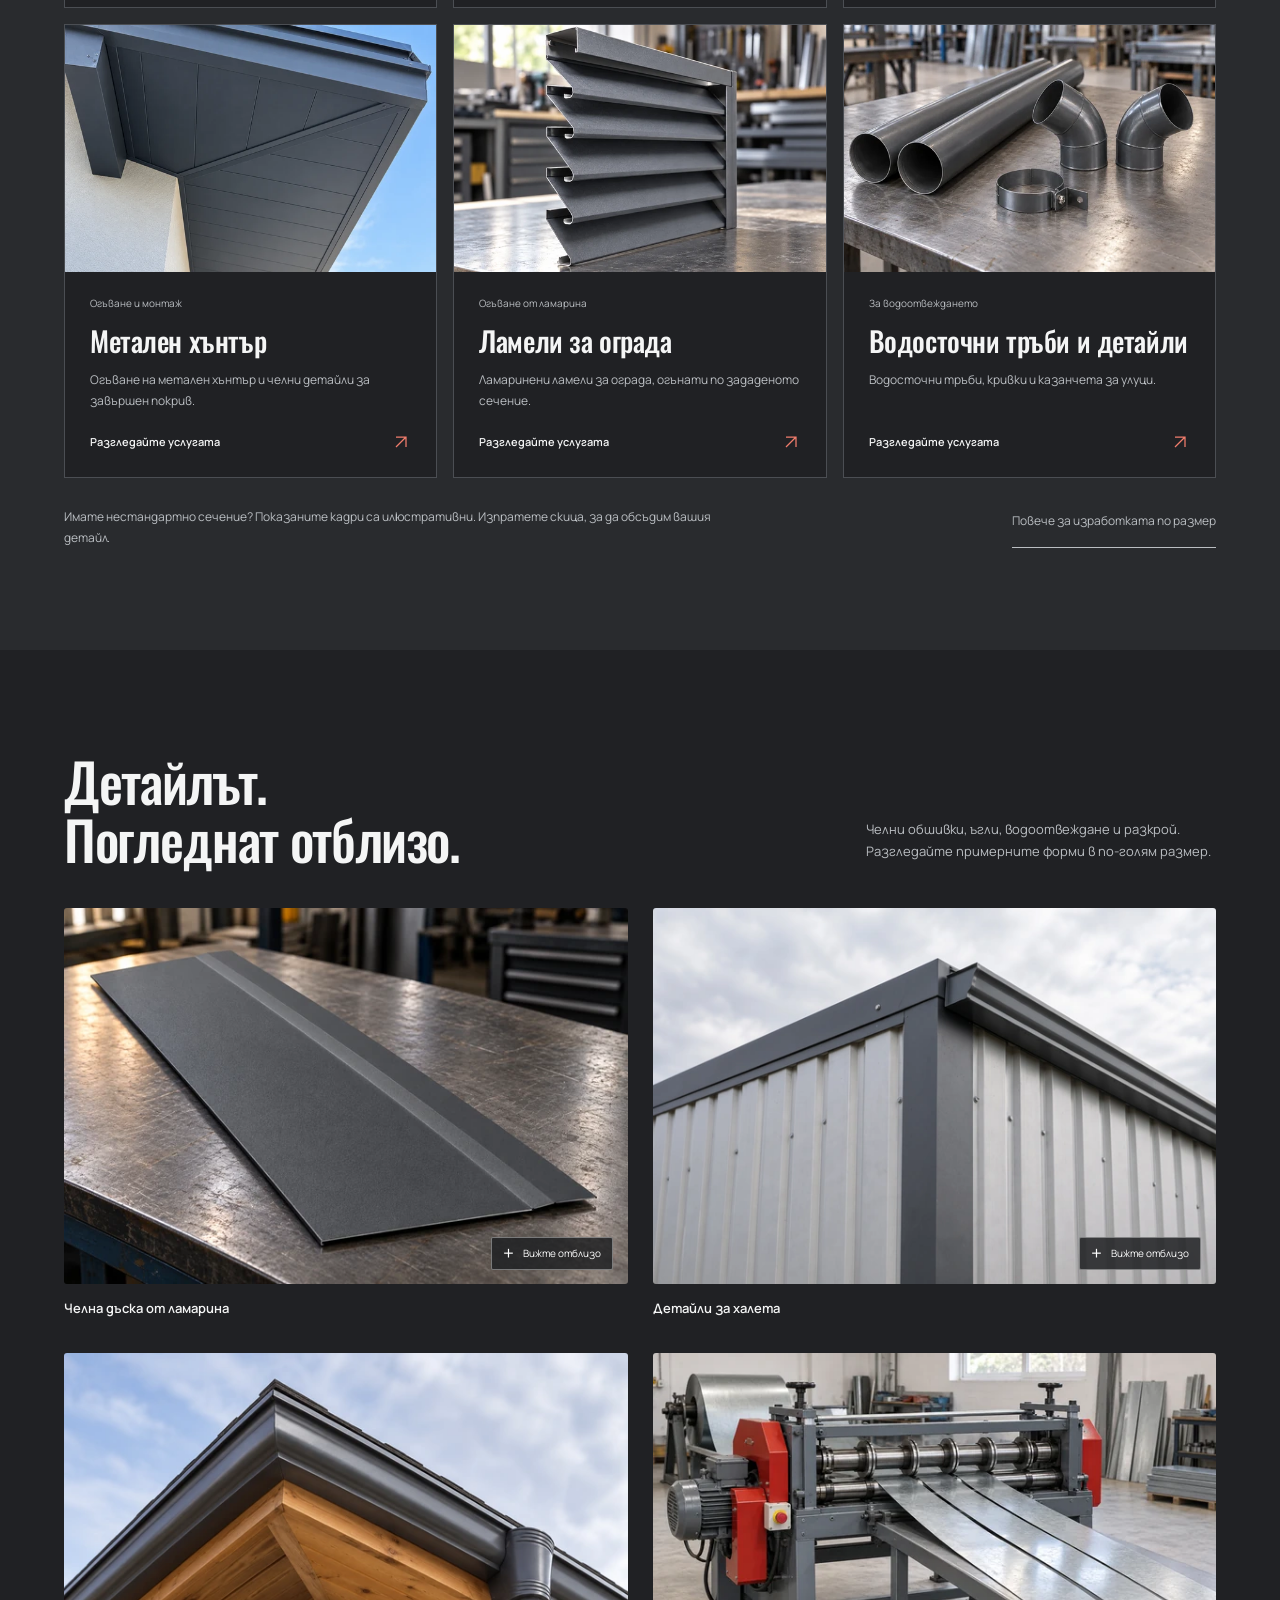
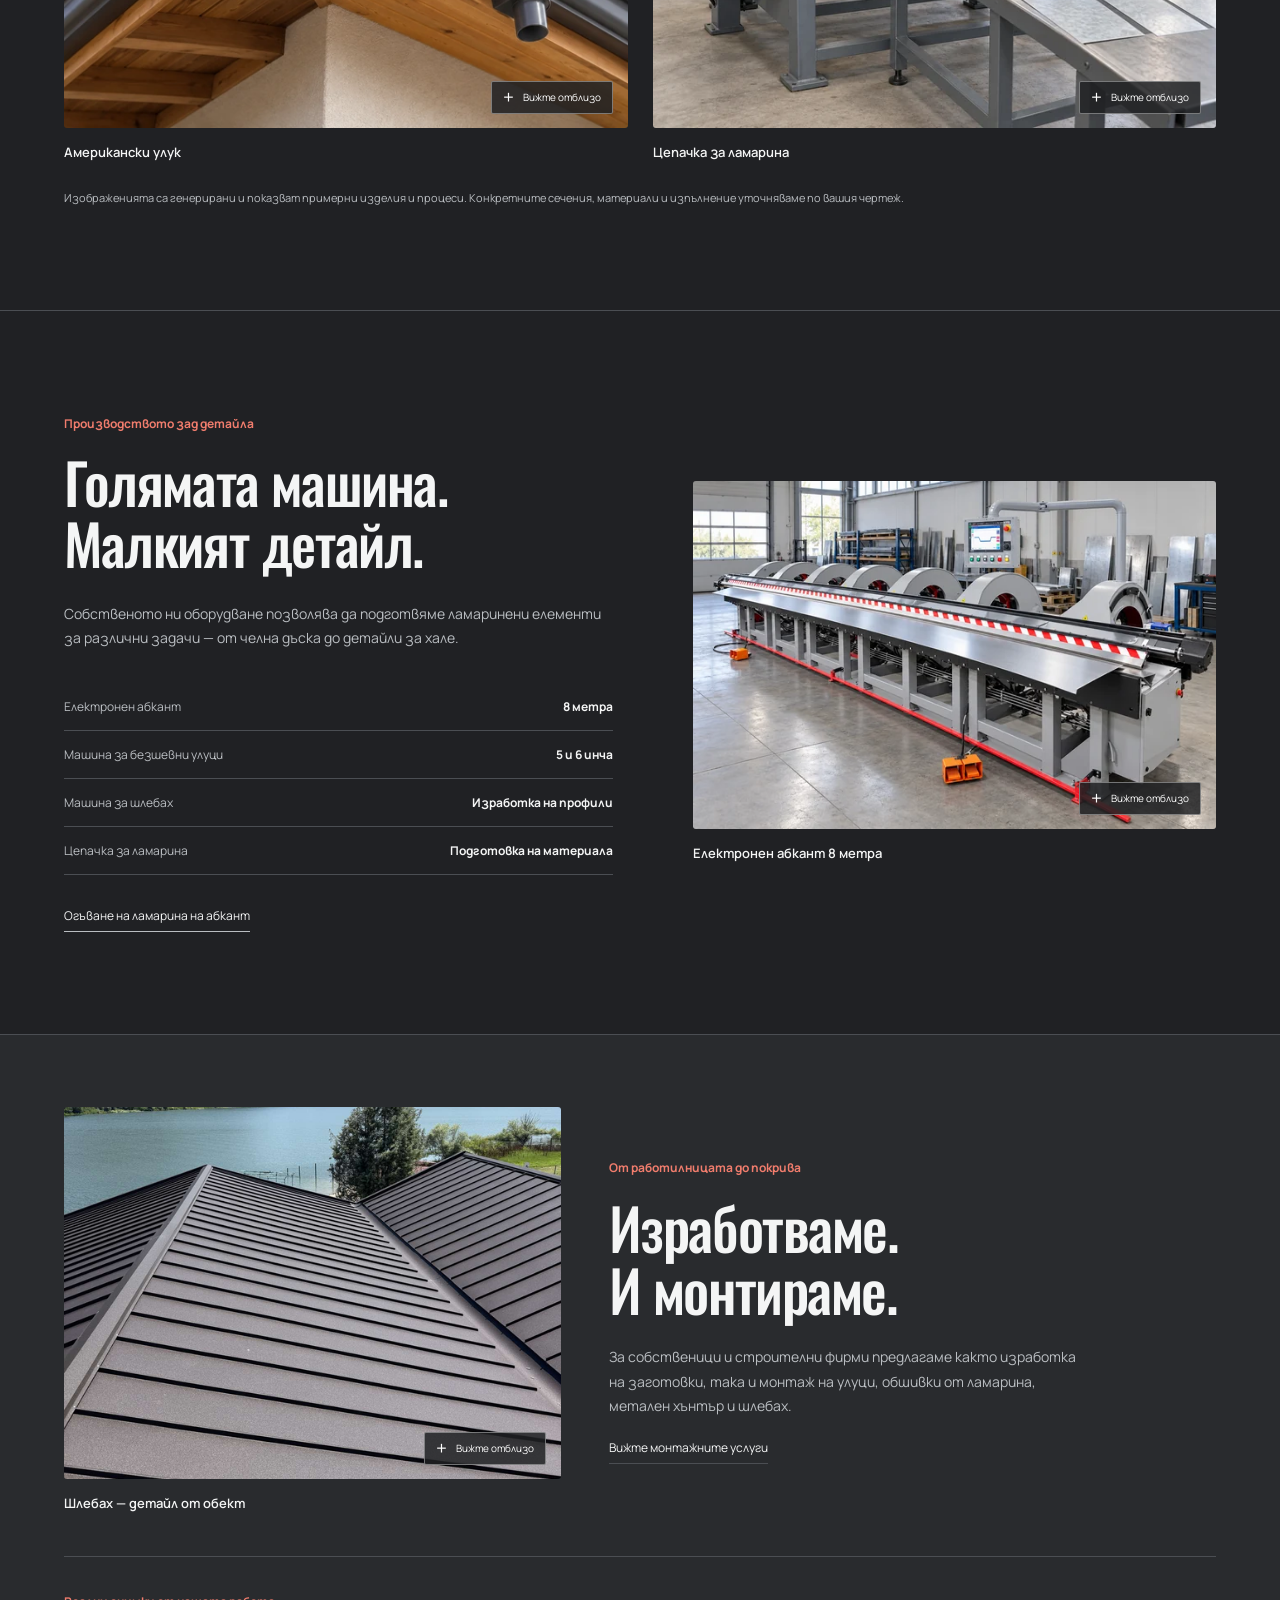
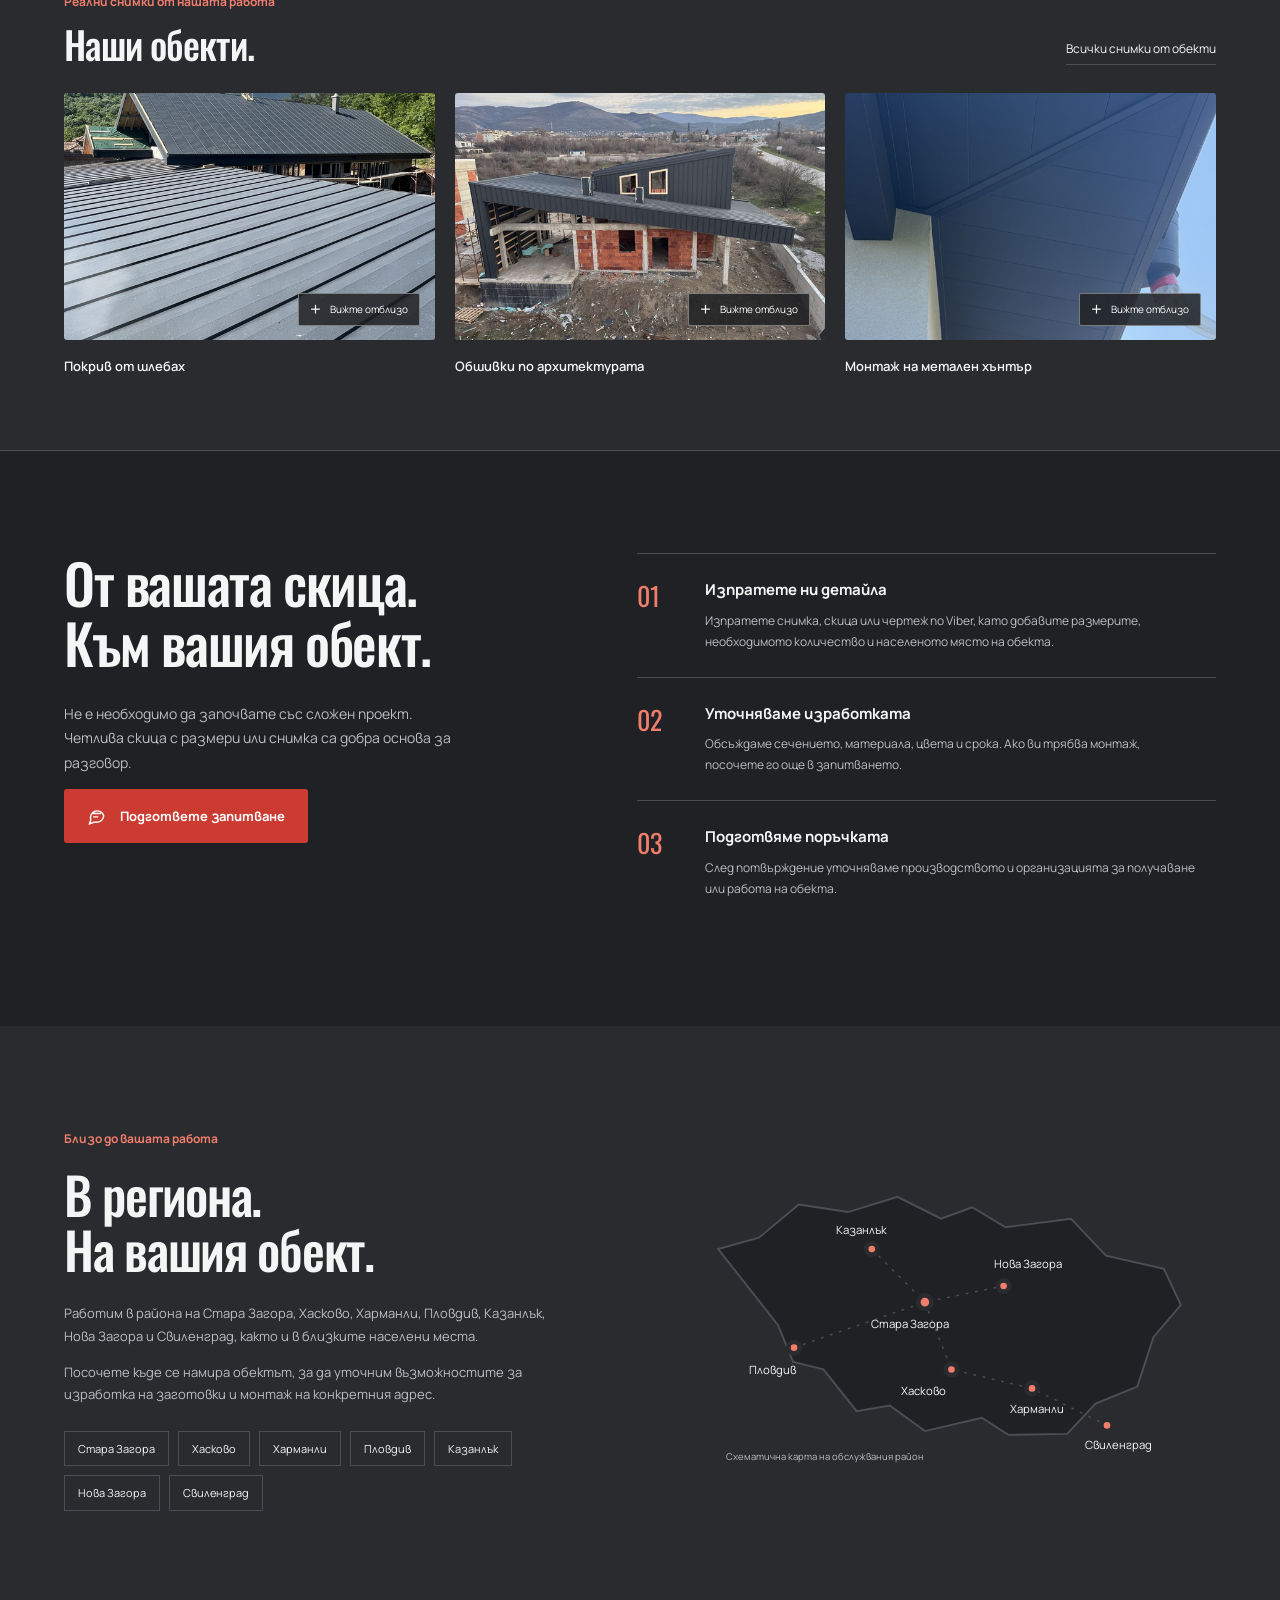
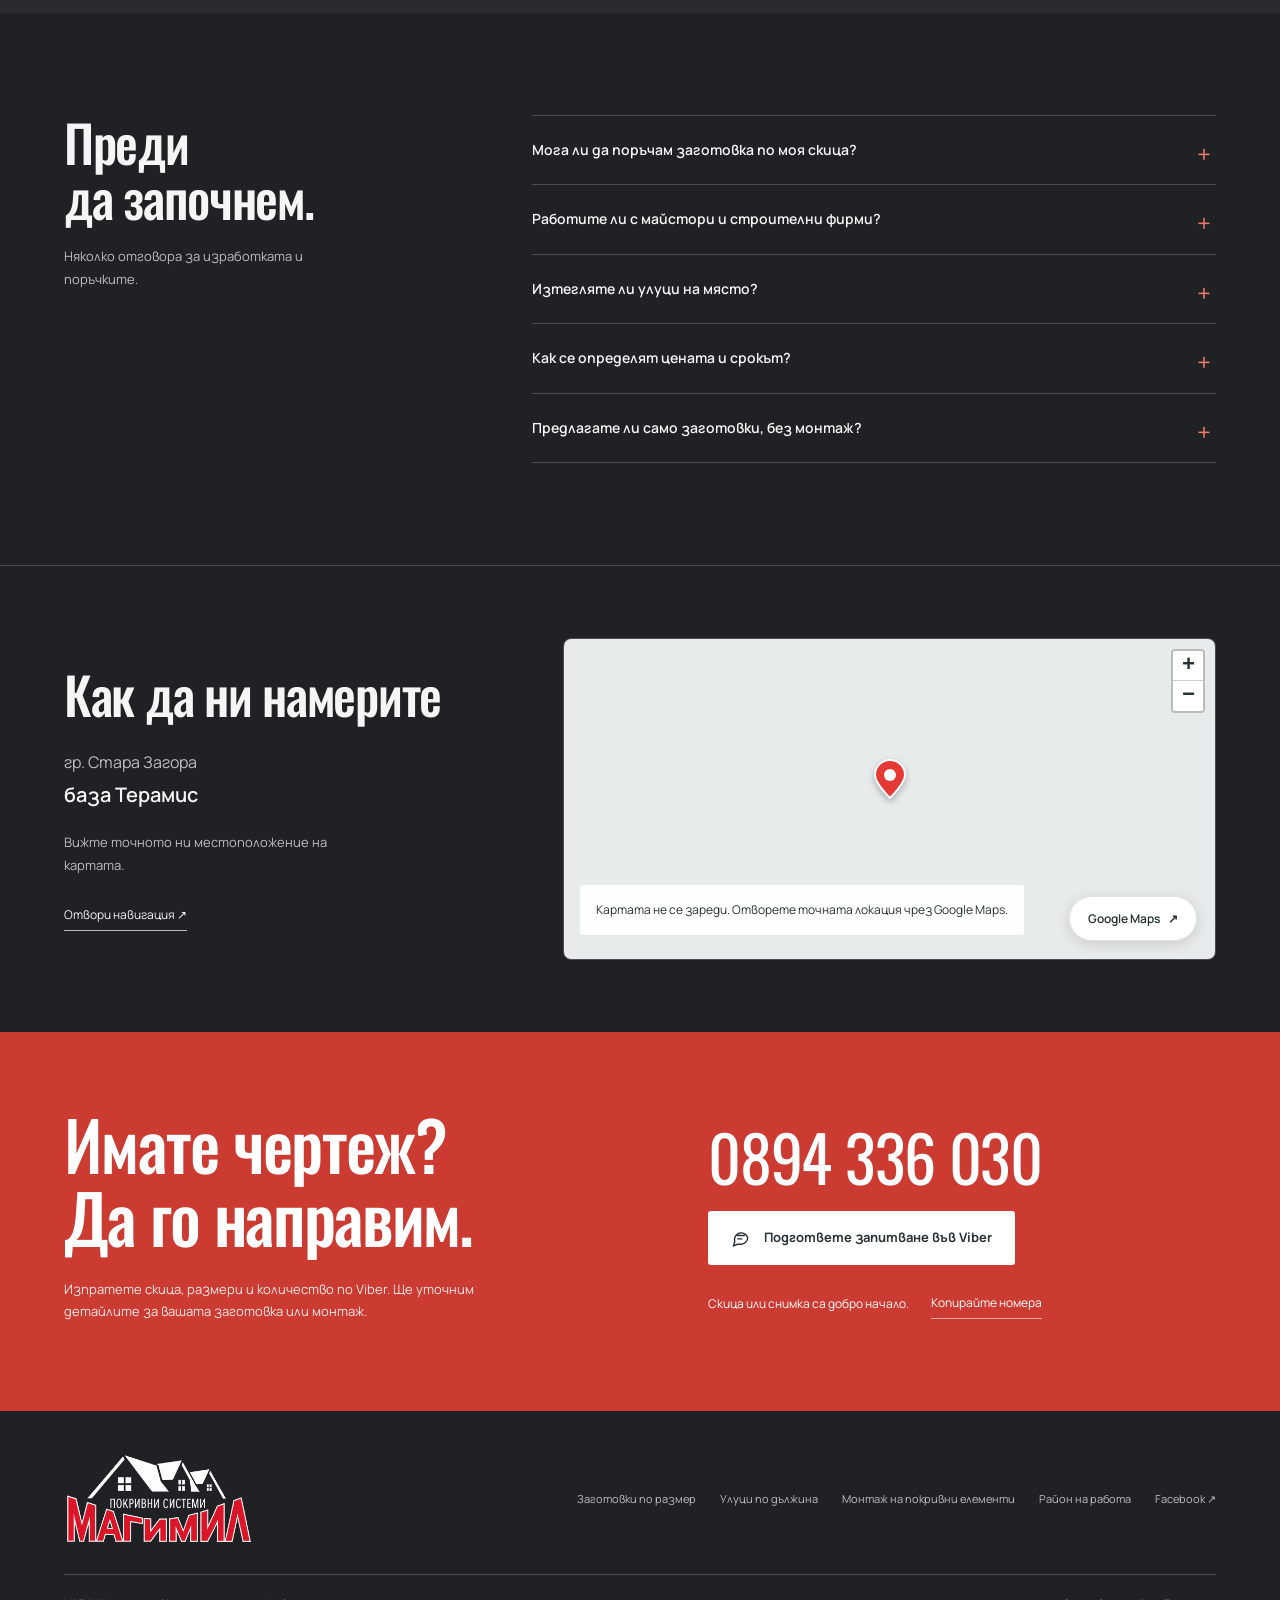
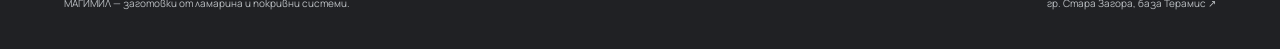
==== commit 4e8177ec: "Improve homepage SEO copy and internal link text" ====
--- a/index.html
+++ b/index.html
@@ -5,25 +5,25 @@
 <meta name="viewport" content="width=device-width, initial-scale=1.0">
 <meta name="robots" content="index, follow, max-image-preview:large, max-snippet:-1, max-video-preview:-1">
 <meta name="theme-color" content="#202124">
-<title>Заготовки от ламарина по размер и покривни системи | МАГИМИЛ</title>
-<meta name="description" content="Заготовки от ламарина по размер, огъване на абкант 8 м, безшевни улуци и монтаж от МАГИМИЛ. Стара Загора, Хасково и Пловдив. Изпратете скица за оферта.">
+<title>Заготовки от ламарина по размер | МАГИМИЛ</title>
+<meta name="description" content="Заготовки от ламарина по размер, абкант 8 м и безшевни улуци. МАГИМИЛ — изработка и монтаж в Стара Загора, Хасково и Пловдив.">
 <link rel="canonical" href="https://magimil.bg/">
 <meta property="og:type" content="website">
 <meta property="og:locale" content="bg_BG">
 <meta property="og:site_name" content="МАГИМИЛ">
-<meta property="og:title" content="Заготовки от ламарина по размер и покривни системи | МАГИМИЛ">
-<meta property="og:description" content="Заготовки от ламарина по размер, огъване на абкант 8 м, безшевни улуци и монтаж от МАГИМИЛ. Стара Загора, Хасково и Пловдив. Изпратете скица за оферта.">
+<meta property="og:title" content="Заготовки от ламарина по размер | МАГИМИЛ">
+<meta property="og:description" content="Заготовки от ламарина по размер, абкант 8 м и безшевни улуци. МАГИМИЛ — изработка и монтаж в Стара Загора, Хасково и Пловдив.">
 <meta property="og:url" content="https://magimil.bg/">
 <meta property="og:image" content="https://magimil.bg/assets/photos/project-lakeside-roof-1200.webp">
 <meta property="og:image:alt" content="Изпълнен метален покрив със стоящи фалцове край водоем — обект на МАГИМИЛ">
 <meta name="twitter:card" content="summary_large_image">
-<meta name="twitter:title" content="Заготовки от ламарина по размер и покривни системи | МАГИМИЛ">
-<meta name="twitter:description" content="Заготовки от ламарина по размер, огъване на абкант 8 м, безшевни улуци и монтаж от МАГИМИЛ. Стара Загора, Хасково и Пловдив. Изпратете скица за оферта.">
+<meta name="twitter:title" content="Заготовки от ламарина по размер | МАГИМИЛ">
+<meta name="twitter:description" content="Заготовки от ламарина по размер, абкант 8 м и безшевни улуци. МАГИМИЛ — изработка и монтаж в Стара Загора, Хасково и Пловдив.">
 <meta name="twitter:image" content="https://magimil.bg/assets/photos/project-lakeside-roof-1200.webp">
 <link rel="icon" type="image/svg+xml" href="assets/favicon.svg">
 <link rel="preload" href="assets/Oswald.ttf" as="font" type="font/ttf" crossorigin>
-<link rel="stylesheet" href="assets/site.css?v=13">
-<script type="application/ld+json">{"@context": "https://schema.org", "@graph": [{"@type": "Organization", "@id": "https://magimil.bg/#organization", "name": "МАГИМИЛ", "alternateName": "MAGIMIL", "url": "https://magimil.bg/", "logo": "https://magimil.bg/assets/magimil-logo.png", "telephone": "+359894336030", "areaServed": [{"@type": "City", "name": "Стара Загора"}, {"@type": "City", "name": "Хасково"}, {"@type": "City", "name": "Харманли"}, {"@type": "City", "name": "Пловдив"}, {"@type": "City", "name": "Казанлък"}, {"@type": "City", "name": "Нова Загора"}, {"@type": "City", "name": "Свиленград"}], "description": "Заготовки от ламарина по размер, огъване на абкант, безшевни улуци и монтаж от МАГИМИЛ.", "image": "https://magimil.bg/assets/photos/project-lakeside-roof-1200.webp", "address": {"@type": "PostalAddress", "addressLocality": "Стара Загора", "streetAddress": "база Терамис", "addressCountry": "BG"}, "location": {"@type": "Place", "name": "МАГИМИЛ — база Терамис", "hasMap": "https://maps.app.goo.gl/57j9Qv3isPY8PgmM8", "geo": {"@type": "GeoCoordinates", "latitude": 42.40707, "longitude": 25.654342}}, "sameAs": ["https://www.facebook.com/share/1FMRY89kW6/?mibextid=wwXIfr"]}, {"@type": "WebSite", "@id": "https://magimil.bg/#website", "name": "МАГИМИЛ", "url": "https://magimil.bg/", "inLanguage": "bg", "publisher": {"@id": "https://magimil.bg/#organization"}, "description": "Заготовки от ламарина по размер, огъване на абкант, безшевни улуци и монтаж от МАГИМИЛ.", "image": "https://magimil.bg/assets/photos/project-lakeside-roof-1200.webp"}, {"@type": "WebPage", "@id": "https://magimil.bg/#webpage", "url": "https://magimil.bg/", "name": "Заготовки от ламарина по размер и покривни системи | МАГИМИЛ", "description": "Заготовки от ламарина по размер, огъване на абкант 8 м, безшевни улуци и монтаж от МАГИМИЛ. Стара Загора, Хасково и Пловдив. Изпратете скица за оферта.", "inLanguage": "bg", "isPartOf": {"@id": "https://magimil.bg/#website"}, "about": {"@id": "https://magimil.bg/#organization"}, "primaryImageOfPage": {"@type": "ImageObject", "url": "https://magimil.bg/assets/photos/project-lakeside-roof-1200.webp"}}]}</script>
+<link rel="stylesheet" href="assets/site.css?v=14">
+<script type="application/ld+json">{"@context": "https://schema.org", "@graph": [{"@type": "Organization", "@id": "https://magimil.bg/#organization", "name": "МАГИМИЛ", "alternateName": "MAGIMIL", "url": "https://magimil.bg/", "logo": "https://magimil.bg/assets/magimil-logo.png", "telephone": "+359894336030", "areaServed": [{"@type": "City", "name": "Стара Загора"}, {"@type": "City", "name": "Хасково"}, {"@type": "City", "name": "Харманли"}, {"@type": "City", "name": "Пловдив"}, {"@type": "City", "name": "Казанлък"}, {"@type": "City", "name": "Нова Загора"}, {"@type": "City", "name": "Свиленград"}], "description": "Заготовки от ламарина по размер, огъване на абкант, безшевни улуци и монтаж от МАГИМИЛ.", "image": "https://magimil.bg/assets/photos/project-lakeside-roof-1200.webp", "address": {"@type": "PostalAddress", "addressLocality": "Стара Загора", "streetAddress": "база Терамис", "addressCountry": "BG"}, "location": {"@type": "Place", "name": "МАГИМИЛ — база Терамис", "hasMap": "https://maps.app.goo.gl/57j9Qv3isPY8PgmM8", "geo": {"@type": "GeoCoordinates", "latitude": 42.40707, "longitude": 25.654342}}, "sameAs": ["https://www.facebook.com/share/1FMRY89kW6/?mibextid=wwXIfr"]}, {"@type": "WebSite", "@id": "https://magimil.bg/#website", "name": "МАГИМИЛ", "url": "https://magimil.bg/", "inLanguage": "bg", "publisher": {"@id": "https://magimil.bg/#organization"}, "description": "Заготовки от ламарина по размер, огъване на абкант, безшевни улуци и монтаж от МАГИМИЛ.", "image": "https://magimil.bg/assets/photos/project-lakeside-roof-1200.webp"}, {"@type": "WebPage", "@id": "https://magimil.bg/#webpage", "url": "https://magimil.bg/", "name": "Заготовки от ламарина по размер | МАГИМИЛ", "description": "Заготовки от ламарина по размер, абкант 8 м и безшевни улуци. МАГИМИЛ — изработка и монтаж в Стара Загора, Хасково и Пловдив.", "inLanguage": "bg", "isPartOf": {"@id": "https://magimil.bg/#website"}, "about": {"@id": "https://magimil.bg/#organization"}, "primaryImageOfPage": {"@type": "ImageObject", "url": "https://magimil.bg/assets/photos/project-lakeside-roof-1200.webp"}}]}</script>
 <script defer src="assets/site.js?v=13">
 </script>
 <link rel="stylesheet" href="assets/vendor/leaflet.min.css">
@@ -35,13 +35,13 @@
 <link rel="apple-touch-icon" sizes="180x180" href="assets/apple-touch-icon.png">
 </head>
 <body><a class="skip-link" href="#main">Към съдържанието</a>
-<header class="site-header"><div class="wrap header-inner"><a class="brand" href="./" aria-label="МАГИМИЛ — начална страница"><span class="brand-logo"><img src="assets/magimil-logo.webp?v=17" alt="МАГИМИЛ — покривни системи" width="1449" height="712" decoding="async"></span><span class="brand-caption">Заготовки от ламарина<br>и покривни системи</span></a><nav id="main-nav" class="main-nav" aria-label="Основна навигация"><a href="./#zagotovki">Заготовки</a><a href="./#proizvodstvo">Производство</a><a href="montazh/">Монтаж</a><a href="./#kontakti">Контакти</a></nav><a class="header-phone" href="tel:+359894336030"><svg viewBox="0 0 24 24" fill="none" stroke="currentColor" stroke-width="1.7" aria-hidden="true"><path d="m8 3 3 5-3 3c1.2 2.7 2.9 4.4 5.5 5.5l3-3 4.5 3c0 3-1.6 5-4 4C9 18 5 14 3 6 2.5 3.5 5 2 8 3Z"/></svg>0894 336 030</a><a class="header-location" href="#lokatsia" aria-label="Към секцията с местоположението" title="Местоположение — база Терамис"><svg viewBox="0 0 24 24" fill="none" stroke="currentColor" stroke-width="1.7" aria-hidden="true"><path d="M20 10c0 6-8 11-8 11S4 16 4 10a8 8 0 1 1 16 0Z"/><circle cx="12" cy="10" r="2.5"/></svg><span>Местоположение</span></a><button class="menu-button" aria-label="Отворете менюто" aria-expanded="false" aria-controls="main-nav"><svg viewBox="0 0 24 24" fill="none" stroke="currentColor" stroke-width="1.7" aria-hidden="true"><path d="M3 7h18M3 12h18M3 17h18"/></svg></button></div></header><main id="main"><section class="hero" aria-labelledby="hero-title"><div class="wrap"><div class="hero-grid"><div class="hero-copy"><p class="hero-intro">За майстори, строителни фирми и собственици</p><h1 id="hero-title"><span>Заготовки</span><span>от ламарина.</span><span>По ваш размер.</span></h1><p class="hero-description">От скицата до готовия детайл. Огъваме и изработваме заготовки за покриви, халета и огради. По вашите размери, за вашата работа.</p><div class="actions"><button class="button" type="button" data-enquiry=""><svg viewBox="0 0 24 24" fill="none" stroke="currentColor" stroke-width="1.7" aria-hidden="true"><path d="M20 11.5a8 8 0 0 1-8 8H8l-5 2 1.5-5A8 8 0 1 1 20 11.5Z"/><path d="M8 9h8M8 13h5" stroke-linecap="round"/></svg>Изпратете чертеж по Viber</button><a class="text-link" href="#zagotovki">Разгледайте заготовките</a></div></div><figure class="hero-art"><img src="assets/folded-metal-v3.webp?v=17" alt="Илюстративен кадър на челна дъска с плитка сгъвка и американски улук" width="1536" height="1024" fetchpriority="high"><figcaption class="art-note">Илюстративни детайли: челна дъска и американски улук.</figcaption></figure></div><div class="hero-bottom"><p><strong>Изработка на заготовки и монтаж.</strong> Стара Загора, Хасково, Пловдив и региона.</p><div class="capacity"><b>8 м</b><span>работна дължина<br>на абканта</span></div><div class="capacity"><b>5″ / 6″</b><span>безшевни улуци<br>на място</span></div></div></div></section><div class="service-ticker" aria-label="Основни дейности"><span>Заготовки по чертеж</span><span>Огъване на ламарина</span><span>Безшевни улуци</span><span>Изработка и монтаж</span></div>
-<section class="section catalogue" id="zagotovki" aria-labelledby="catalogue-title"><div class="wrap"><div class="section-heading"><h2 id="catalogue-title">Всеки детайл<br>си има място.</h2><p>Вие знаете какво трябва на обекта.<br>Ние подготвяме ламарината за него.</p></div><div class="filter-bar" role="group" aria-label="Филтрирайте категориите заготовки"><button class="filter" data-filter="all" aria-pressed="true">Всички заготовки</button><button class="filter" data-filter="roof" aria-pressed="false">За покрива</button><button class="filter" data-filter="industrial" aria-pressed="false">За халета и огради</button></div><div class="catalogue-grid"><a class="product product-with-photo" data-category="roof industrial" href="zagotovki-ot-lamarina/"><div class="product-photo"><img class="" src="assets/photos/flashings-1200.webp?v=17" srcset="assets/photos/flashings-600.webp?v=17 600w, assets/photos/flashings-1200.webp?v=17 1200w" sizes="(max-width: 600px) calc(100vw - 40px), (max-width: 850px) 85vw, 45vw" width="1536" height="1024" alt="Илюстративен кадър: Огънати ламаринени обшивки с различни сечения върху работна маса" loading="lazy" decoding="async"></div><div class="product-info"><div class="product-top"><span>По размер и чертеж</span></div><h3>Заготовки от ламарина</h3><p>Обшивки, челни дъски и нестандартни детайли за покриви и халета.</p><div class="product-bottom"><span>Разгледайте услугата</span><svg viewBox="0 0 24 24" fill="none" stroke="currentColor" stroke-width="1.5" aria-hidden="true"><path d="M6 18 18 6M6 6h12v12"/></svg></div></div></a><a class="product product-with-photo" data-category="roof" href="bezshevni-uluci/"><div class="product-photo"><img class="" src="assets/photos/gutters-1200.webp?v=17" srcset="assets/photos/gutters-600.webp?v=17 600w, assets/photos/gutters-1200.webp?v=17 1200w" sizes="(max-width: 600px) calc(100vw - 40px), (max-width: 850px) 85vw, 45vw" width="1536" height="1024" alt="Илюстративен кадър: Американски безшевен улук с характерен оформен преден ръб и отворено сечение" loading="lazy" decoding="async"></div><div class="product-info"><div class="product-top"><span>Изтегляне на място</span></div><h3>Безшевни улуци</h3><p>Улуци 5 и 6 инча, изтеглени на място според вашия обект.</p><div class="product-bottom"><span>Разгледайте услугата</span><svg viewBox="0 0 24 24" fill="none" stroke="currentColor" stroke-width="1.5" aria-hidden="true"><path d="M6 18 18 6M6 6h12v12"/></svg></div></div></a><a class="product product-with-photo" data-category="roof" href="shlebah/"><div class="product-photo"><img class="" src="assets/photos/standing-seam-1200.webp?v=17" srcset="assets/photos/standing-seam-600.webp?v=17 600w, assets/photos/standing-seam-1200.webp?v=17 1200w" sizes="(max-width: 600px) calc(100vw - 40px), (max-width: 850px) 85vw, 45vw" width="1536" height="1024" alt="Илюстративен кадър: Детайл на метален покрив с успоредни стоящи фалцове" loading="lazy" decoding="async"></div><div class="product-info"><div class="product-top"><span>Изработка и монтаж</span></div><h3>Шлебах</h3><p>Подготовка на шлебах с машина и монтаж на покривни елементи.</p><div class="product-bottom"><span>Разгледайте услугата</span><svg viewBox="0 0 24 24" fill="none" stroke="currentColor" stroke-width="1.5" aria-hidden="true"><path d="M6 18 18 6M6 6h12v12"/></svg></div></div></a><a class="product product-with-photo" data-category="roof" href="metalen-hantar/"><div class="product-photo"><img class="" src="assets/photos/metal-soffit-1200.webp?v=17" srcset="assets/photos/metal-soffit-600.webp?v=17 600w, assets/photos/metal-soffit-1200.webp?v=17 1200w" sizes="(max-width: 600px) calc(100vw - 40px), (max-width: 850px) 85vw, 45vw" width="1536" height="1024" alt="Илюстративен кадър: Метален хънтър с широки равни панели и диагонално ъглово съединение по предоставената мостра" loading="lazy" decoding="async"></div><div class="product-info"><div class="product-top"><span>Огъване и монтаж</span></div><h3>Метален хънтър</h3><p>Огъване на метален хънтър и челни детайли за завършен покрив.</p><div class="product-bottom"><span>Разгледайте услугата</span><svg viewBox="0 0 24 24" fill="none" stroke="currentColor" stroke-width="1.5" aria-hidden="true"><path d="M6 18 18 6M6 6h12v12"/></svg></div></div></a><a class="product product-with-photo" data-category="industrial" href="lameli-za-ograda/"><div class="product-photo"><img class="" src="assets/photos/fence-slats-1200.webp?v=17" srcset="assets/photos/fence-slats-600.webp?v=17 600w, assets/photos/fence-slats-1200.webp?v=17 1200w" sizes="(max-width: 600px) calc(100vw - 40px), (max-width: 850px) 85vw, 45vw" width="1536" height="1024" alt="Илюстративен кадър: Мостра на огънати ламели за ограда с наклонена широка лицева част и подгънати ръбове" loading="lazy" decoding="async"></div><div class="product-info"><div class="product-top"><span>Огъване от ламарина</span></div><h3>Ламели за ограда</h3><p>Ламаринени ламели за ограда, огънати по зададеното сечение.</p><div class="product-bottom"><span>Разгледайте услугата</span><svg viewBox="0 0 24 24" fill="none" stroke="currentColor" stroke-width="1.5" aria-hidden="true"><path d="M6 18 18 6M6 6h12v12"/></svg></div></div></a><a class="product product-with-photo" data-category="roof" href="vodostochni-trabi-i-detayli/"><div class="product-photo"><img class="" src="assets/photos/downpipes-1200.webp?v=17" srcset="assets/photos/downpipes-600.webp?v=17 600w, assets/photos/downpipes-1200.webp?v=17 1200w" sizes="(max-width: 600px) calc(100vw - 40px), (max-width: 850px) 85vw, 45vw" width="1536" height="1024" alt="Илюстративен кадър: Кръгли ламаринени водосточни тръби, кривки и монтажна скоба" loading="lazy" decoding="async"></div><div class="product-info"><div class="product-top"><span>За водоотвеждането</span></div><h3>Водосточни тръби и детайли</h3><p>Водосточни тръби, кривки и казанчета за улуци.</p><div class="product-bottom"><span>Разгледайте услугата</span><svg viewBox="0 0 24 24" fill="none" stroke="currentColor" stroke-width="1.5" aria-hidden="true"><path d="M6 18 18 6M6 6h12v12"/></svg></div></div></a></div><span id="catalogue-status" role="status" aria-live="polite" style="position:absolute;width:1px;height:1px;overflow:hidden;clip-path:inset(50%)"></span><div class="catalogue-foot"><p>Имате нестандартно сечение? Показаните кадри са илюстративни. Изпратете скица, за да обсъдим вашия детайл.</p><a class="text-link" href="zagotovki-ot-lamarina/">Повече за изработката по размер</a></div></div></section><section class="section detail-gallery-section" id="detayli" aria-labelledby="close-details-title"><div class="wrap"><div class="section-heading"><h2 id="close-details-title">Детайлът.<br>Погледнат отблизо.</h2><p>Челни обшивки, ъгли, водоотвеждане и разкрой. Разгледайте примерните форми в по-голям размер.</p></div><div class="close-details-grid"><figure class="photo-figure "><button type="button" class="photo-zoom" data-photo="assets/photos/fascia-flashing-1200.webp?v=17" data-photo-width="1536" data-photo-real="false" data-photo-title="Челна дъска от ламарина" data-photo-caption="Конкретното сечение се уточнява по чертеж." aria-label="Увеличете: Челна дъска от ламарина"><img class="" src="assets/photos/fascia-flashing-1200.webp?v=17" srcset="assets/photos/fascia-flashing-600.webp?v=17 600w, assets/photos/fascia-flashing-1200.webp?v=17 1200w" sizes="(max-width: 600px) calc(100vw - 40px), (max-width: 850px) 85vw, 45vw" width="1536" height="1024" alt="Илюстративен кадър: Ламаринена челна дъска по предоставена мостра, с широка равна повърхност и плитка надлъжна сгъвка" loading="lazy" decoding="async"><span class="photo-zoom-hint">Вижте отблизо</span></button><figcaption><strong>Челна дъска от ламарина</strong></figcaption></figure><figure class="photo-figure "><button type="button" class="photo-zoom" data-photo="assets/photos/hall-flashings-1200.webp?v=17" data-photo-width="1536" data-photo-real="false" data-photo-title="Детайли за халета" data-photo-caption="Конкретното сечение се уточнява по чертеж." aria-label="Увеличете: Детайли за халета"><img class="" src="assets/photos/hall-flashings-1200.webp?v=17" srcset="assets/photos/hall-flashings-600.webp?v=17 600w, assets/photos/hall-flashings-1200.webp?v=17 1200w" sizes="(max-width: 600px) calc(100vw - 40px), (max-width: 850px) 85vw, 45vw" width="1536" height="1024" alt="Илюстративен кадър: Ламаринени обшивки на хале с американски безшевен улук по дясната стреха" loading="lazy" decoding="async"><span class="photo-zoom-hint">Вижте отблизо</span></button><figcaption><strong>Детайли за халета</strong></figcaption></figure><figure class="photo-figure "><button type="button" class="photo-zoom" data-photo="assets/photos/rain-hopper-1200.webp?v=17" data-photo-width="1536" data-photo-real="false" data-photo-title="Американски улук" data-photo-caption="Конкретното сечение се уточнява по чертеж." aria-label="Увеличете: Американски улук"><img class="" src="assets/photos/rain-hopper-1200.webp?v=17" srcset="assets/photos/rain-hopper-600.webp?v=17 600w, assets/photos/rain-hopper-1200.webp?v=17 1200w" sizes="(max-width: 600px) calc(100vw - 40px), (max-width: 850px) 85vw, 45vw" width="1536" height="1024" alt="Илюстративен кадър: Американски улук в антрацит, монтиран по стрехата на къща" loading="lazy" decoding="async"><span class="photo-zoom-hint">Вижте отблизо</span></button><figcaption><strong>Американски улук</strong></figcaption></figure><figure class="photo-figure "><button type="button" class="photo-zoom" data-photo="assets/photos/sheet-slitting-1200.webp?v=17" data-photo-width="1536" data-photo-real="false" data-photo-title="Цепачка за ламарина" data-photo-caption="Конкретното сечение се уточнява по чертеж." aria-label="Увеличете: Цепачка за ламарина"><img class="" src="assets/photos/sheet-slitting-1200.webp?v=17" srcset="assets/photos/sheet-slitting-600.webp?v=17 600w, assets/photos/sheet-slitting-1200.webp?v=17 1200w" sizes="(max-width: 600px) calc(100vw - 40px), (max-width: 850px) 85vw, 45vw" width="1536" height="1024" alt="Илюстративен кадър: Машина за надлъжен разкрой на ламарина с валове, направляващи и режещи дискове" loading="lazy" decoding="async"><span class="photo-zoom-hint">Вижте отблизо</span></button><figcaption><strong>Цепачка за ламарина</strong></figcaption></figure></div><p class="photo-disclosure">Изображенията са генерирани и показват примерни изделия и процеси. Конкретните сечения, материали и изпълнение уточняваме по вашия чертеж.</p></div></section>
+<header class="site-header"><div class="wrap header-inner"><a class="brand" href="./" aria-label="МАГИМИЛ — начална страница"><span class="brand-logo"><img src="assets/magimil-logo.webp?v=17" alt="МАГИМИЛ — покривни системи" width="1449" height="712" decoding="async"></span><span class="brand-caption">Заготовки от ламарина<br>и покривни системи</span></a><nav id="main-nav" class="main-nav" aria-label="Основна навигация"><a href="./#zagotovki">Заготовки</a><a href="./#proizvodstvo">Производство</a><a href="montazh/">Монтаж</a><a href="./#kontakti">Контакти</a></nav><a class="header-phone" href="tel:+359894336030"><svg viewBox="0 0 24 24" fill="none" stroke="currentColor" stroke-width="1.7" aria-hidden="true"><path d="m8 3 3 5-3 3c1.2 2.7 2.9 4.4 5.5 5.5l3-3 4.5 3c0 3-1.6 5-4 4C9 18 5 14 3 6 2.5 3.5 5 2 8 3Z"/></svg>0894 336 030</a><a class="header-location" href="#lokatsia" aria-label="Към секцията с местоположението" title="Местоположение — база Терамис"><svg viewBox="0 0 24 24" fill="none" stroke="currentColor" stroke-width="1.7" aria-hidden="true"><path d="M20 10c0 6-8 11-8 11S4 16 4 10a8 8 0 1 1 16 0Z"/><circle cx="12" cy="10" r="2.5"/></svg><span>Местоположение</span></a><button class="menu-button" aria-label="Отворете менюто" aria-expanded="false" aria-controls="main-nav"><svg viewBox="0 0 24 24" fill="none" stroke="currentColor" stroke-width="1.7" aria-hidden="true"><path d="M3 7h18M3 12h18M3 17h18"/></svg></button></div></header><main id="main"><section class="hero" aria-labelledby="hero-title"><div class="wrap"><div class="hero-grid"><div class="hero-copy"><p class="hero-intro">За майстори, строителни фирми и собственици</p><h1 id="hero-title"><span>Заготовки </span><span>от ламарина. </span><span>По ваш размер.</span></h1><p class="hero-description">Изработваме заготовки от ламарина по ваш размер и чертеж за покриви, халета и огради. Подготвяме всеки детайл според сечението и размерите, които са необходими за вашия обект.</p><div class="actions"><button class="button" type="button" data-enquiry=""><svg viewBox="0 0 24 24" fill="none" stroke="currentColor" stroke-width="1.7" aria-hidden="true"><path d="M20 11.5a8 8 0 0 1-8 8H8l-5 2 1.5-5A8 8 0 1 1 20 11.5Z"/><path d="M8 9h8M8 13h5" stroke-linecap="round"/></svg>Изпратете чертеж по Viber</button><a class="text-link" href="#zagotovki">Разгледайте заготовките</a></div></div><figure class="hero-art"><img src="assets/folded-metal-v3.webp?v=17" alt="Илюстративен кадър на челна дъска с плитка сгъвка и американски улук" width="1536" height="1024" fetchpriority="high"><figcaption class="art-note">Илюстративни детайли: челна дъска и американски улук.</figcaption></figure></div><div class="hero-bottom"><p><strong>Изработка на заготовки и монтаж.</strong> Стара Загора, Хасково, Пловдив и региона.</p><div class="capacity"><b>8 м</b><span>работна дължина<br>на абканта</span></div><div class="capacity"><b>5″ / 6″</b><span>безшевни улуци<br>на място</span></div></div></div></section><div class="service-ticker" aria-label="Основни дейности"><span>Заготовки по чертеж</span><span>Огъване на ламарина</span><span>Безшевни улуци</span><span>Изработка и монтаж</span></div>
+<section class="section catalogue" id="zagotovki" aria-labelledby="catalogue-title"><div class="wrap"><div class="section-heading"><h2 id="catalogue-title">Всеки детайл<br>си има място.</h2><p>Подготвяме ламаринени детайли според нуждите на вашия обект, от покривните обшивки до ламелите за ограда.</p></div><div class="filter-bar" role="group" aria-label="Филтрирайте категориите заготовки"><button class="filter" data-filter="all" aria-pressed="true">Всички заготовки</button><button class="filter" data-filter="roof" aria-pressed="false">За покрива</button><button class="filter" data-filter="industrial" aria-pressed="false">За халета и огради</button></div><div class="catalogue-grid"><article class="product product-with-photo" data-category="roof industrial"><div class="product-photo"><img class="" src="assets/photos/flashings-1200.webp?v=17" srcset="assets/photos/flashings-600.webp?v=17 600w, assets/photos/flashings-1200.webp?v=17 1200w" sizes="(max-width: 600px) calc(100vw - 40px), (max-width: 850px) 85vw, 45vw" width="1536" height="1024" alt="Илюстративен кадър: Огънати ламаринени обшивки с различни сечения върху работна маса" loading="lazy" decoding="async"></div><div class="product-info"><div class="product-top"><span>По размер и чертеж</span></div><h3><a class="product-link" href="zagotovki-ot-lamarina/">Заготовки от ламарина</a></h3><p>Обшивки, челни дъски и нестандартни детайли за покриви и халета.</p><div class="product-bottom"><span>Разгледайте услугата</span><svg viewBox="0 0 24 24" fill="none" stroke="currentColor" stroke-width="1.5" aria-hidden="true"><path d="M6 18 18 6M6 6h12v12"/></svg></div></div></article><article class="product product-with-photo" data-category="roof"><div class="product-photo"><img class="" src="assets/photos/gutters-1200.webp?v=17" srcset="assets/photos/gutters-600.webp?v=17 600w, assets/photos/gutters-1200.webp?v=17 1200w" sizes="(max-width: 600px) calc(100vw - 40px), (max-width: 850px) 85vw, 45vw" width="1536" height="1024" alt="Илюстративен кадър: Американски безшевен улук с характерен оформен преден ръб и отворено сечение" loading="lazy" decoding="async"></div><div class="product-info"><div class="product-top"><span>Изтегляне на място</span></div><h3><a class="product-link" href="bezshevni-uluci/">Безшевни улуци</a></h3><p>Улуци 5 и 6 инча, изтеглени на място според вашия обект.</p><div class="product-bottom"><span>Разгледайте услугата</span><svg viewBox="0 0 24 24" fill="none" stroke="currentColor" stroke-width="1.5" aria-hidden="true"><path d="M6 18 18 6M6 6h12v12"/></svg></div></div></article><article class="product product-with-photo" data-category="roof"><div class="product-photo"><img class="" src="assets/photos/standing-seam-1200.webp?v=17" srcset="assets/photos/standing-seam-600.webp?v=17 600w, assets/photos/standing-seam-1200.webp?v=17 1200w" sizes="(max-width: 600px) calc(100vw - 40px), (max-width: 850px) 85vw, 45vw" width="1536" height="1024" alt="Илюстративен кадър: Детайл на метален покрив с успоредни стоящи фалцове" loading="lazy" decoding="async"></div><div class="product-info"><div class="product-top"><span>Изработка и монтаж</span></div><h3><a class="product-link" href="shlebah/">Шлебах</a></h3><p>Подготовка на шлебах с машина и монтаж на покривни елементи.</p><div class="product-bottom"><span>Разгледайте услугата</span><svg viewBox="0 0 24 24" fill="none" stroke="currentColor" stroke-width="1.5" aria-hidden="true"><path d="M6 18 18 6M6 6h12v12"/></svg></div></div></article><article class="product product-with-photo" data-category="roof"><div class="product-photo"><img class="" src="assets/photos/metal-soffit-1200.webp?v=17" srcset="assets/photos/metal-soffit-600.webp?v=17 600w, assets/photos/metal-soffit-1200.webp?v=17 1200w" sizes="(max-width: 600px) calc(100vw - 40px), (max-width: 850px) 85vw, 45vw" width="1536" height="1024" alt="Илюстративен кадър: Метален хънтър с широки равни панели и диагонално ъглово съединение по предоставената мостра" loading="lazy" decoding="async"></div><div class="product-info"><div class="product-top"><span>Огъване и монтаж</span></div><h3><a class="product-link" href="metalen-hantar/">Метален хънтър</a></h3><p>Огъване на метален хънтър и челни детайли за завършен покрив.</p><div class="product-bottom"><span>Разгледайте услугата</span><svg viewBox="0 0 24 24" fill="none" stroke="currentColor" stroke-width="1.5" aria-hidden="true"><path d="M6 18 18 6M6 6h12v12"/></svg></div></div></article><article class="product product-with-photo" data-category="industrial"><div class="product-photo"><img class="" src="assets/photos/fence-slats-1200.webp?v=17" srcset="assets/photos/fence-slats-600.webp?v=17 600w, assets/photos/fence-slats-1200.webp?v=17 1200w" sizes="(max-width: 600px) calc(100vw - 40px), (max-width: 850px) 85vw, 45vw" width="1536" height="1024" alt="Илюстративен кадър: Мостра на огънати ламели за ограда с наклонена широка лицева част и подгънати ръбове" loading="lazy" decoding="async"></div><div class="product-info"><div class="product-top"><span>Огъване от ламарина</span></div><h3><a class="product-link" href="lameli-za-ograda/">Ламели за ограда</a></h3><p>Ламаринени ламели за ограда, огънати по зададеното сечение.</p><div class="product-bottom"><span>Разгледайте услугата</span><svg viewBox="0 0 24 24" fill="none" stroke="currentColor" stroke-width="1.5" aria-hidden="true"><path d="M6 18 18 6M6 6h12v12"/></svg></div></div></article><article class="product product-with-photo" data-category="roof"><div class="product-photo"><img class="" src="assets/photos/downpipes-1200.webp?v=17" srcset="assets/photos/downpipes-600.webp?v=17 600w, assets/photos/downpipes-1200.webp?v=17 1200w" sizes="(max-width: 600px) calc(100vw - 40px), (max-width: 850px) 85vw, 45vw" width="1536" height="1024" alt="Илюстративен кадър: Кръгли ламаринени водосточни тръби, кривки и монтажна скоба" loading="lazy" decoding="async"></div><div class="product-info"><div class="product-top"><span>За водоотвеждането</span></div><h3><a class="product-link" href="vodostochni-trabi-i-detayli/">Водосточни тръби и детайли</a></h3><p>Водосточни тръби, кривки и казанчета за улуци.</p><div class="product-bottom"><span>Разгледайте услугата</span><svg viewBox="0 0 24 24" fill="none" stroke="currentColor" stroke-width="1.5" aria-hidden="true"><path d="M6 18 18 6M6 6h12v12"/></svg></div></div></article></div><span id="catalogue-status" role="status" aria-live="polite" style="position:absolute;width:1px;height:1px;overflow:hidden;clip-path:inset(50%)"></span><div class="catalogue-foot"><p>Имате нестандартно сечение? Показаните кадри са илюстративни. Изпратете скица, за да обсъдим вашия детайл.</p><a class="text-link" href="zagotovki-ot-lamarina/">Повече за изработката по размер</a></div></div></section><section class="section detail-gallery-section" id="detayli" aria-labelledby="close-details-title"><div class="wrap"><div class="section-heading"><h2 id="close-details-title">Детайлът.<br>Погледнат отблизо.</h2><p>Челни обшивки, ъгли, водоотвеждане и разкрой. Разгледайте примерните форми в по-голям размер.</p></div><div class="close-details-grid"><figure class="photo-figure "><button type="button" class="photo-zoom" data-photo="assets/photos/fascia-flashing-1200.webp?v=17" data-photo-width="1536" data-photo-real="false" data-photo-title="Челна дъска от ламарина" data-photo-caption="Конкретното сечение се уточнява по чертеж." aria-label="Увеличете: Челна дъска от ламарина"><img class="" src="assets/photos/fascia-flashing-1200.webp?v=17" srcset="assets/photos/fascia-flashing-600.webp?v=17 600w, assets/photos/fascia-flashing-1200.webp?v=17 1200w" sizes="(max-width: 600px) calc(100vw - 40px), (max-width: 850px) 85vw, 45vw" width="1536" height="1024" alt="Илюстративен кадър: Ламаринена челна дъска по предоставена мостра, с широка равна повърхност и плитка надлъжна сгъвка" loading="lazy" decoding="async"><span class="photo-zoom-hint">Вижте отблизо</span></button><figcaption><strong>Челна дъска от ламарина</strong></figcaption></figure><figure class="photo-figure "><button type="button" class="photo-zoom" data-photo="assets/photos/hall-flashings-1200.webp?v=17" data-photo-width="1536" data-photo-real="false" data-photo-title="Детайли за халета" data-photo-caption="Конкретното сечение се уточнява по чертеж." aria-label="Увеличете: Детайли за халета"><img class="" src="assets/photos/hall-flashings-1200.webp?v=17" srcset="assets/photos/hall-flashings-600.webp?v=17 600w, assets/photos/hall-flashings-1200.webp?v=17 1200w" sizes="(max-width: 600px) calc(100vw - 40px), (max-width: 850px) 85vw, 45vw" width="1536" height="1024" alt="Илюстративен кадър: Ламаринени обшивки на хале с американски безшевен улук по дясната стреха" loading="lazy" decoding="async"><span class="photo-zoom-hint">Вижте отблизо</span></button><figcaption><strong>Детайли за халета</strong></figcaption></figure><figure class="photo-figure "><button type="button" class="photo-zoom" data-photo="assets/photos/rain-hopper-1200.webp?v=17" data-photo-width="1536" data-photo-real="false" data-photo-title="Американски улук" data-photo-caption="Конкретното сечение се уточнява по чертеж." aria-label="Увеличете: Американски улук"><img class="" src="assets/photos/rain-hopper-1200.webp?v=17" srcset="assets/photos/rain-hopper-600.webp?v=17 600w, assets/photos/rain-hopper-1200.webp?v=17 1200w" sizes="(max-width: 600px) calc(100vw - 40px), (max-width: 850px) 85vw, 45vw" width="1536" height="1024" alt="Илюстративен кадър: Американски улук в антрацит, монтиран по стрехата на къща" loading="lazy" decoding="async"><span class="photo-zoom-hint">Вижте отблизо</span></button><figcaption><strong>Американски улук</strong></figcaption></figure><figure class="photo-figure "><button type="button" class="photo-zoom" data-photo="assets/photos/sheet-slitting-1200.webp?v=17" data-photo-width="1536" data-photo-real="false" data-photo-title="Цепачка за ламарина" data-photo-caption="Конкретното сечение се уточнява по чертеж." aria-label="Увеличете: Цепачка за ламарина"><img class="" src="assets/photos/sheet-slitting-1200.webp?v=17" srcset="assets/photos/sheet-slitting-600.webp?v=17 600w, assets/photos/sheet-slitting-1200.webp?v=17 1200w" sizes="(max-width: 600px) calc(100vw - 40px), (max-width: 850px) 85vw, 45vw" width="1536" height="1024" alt="Илюстративен кадър: Машина за надлъжен разкрой на ламарина с валове, направляващи и режещи дискове" loading="lazy" decoding="async"><span class="photo-zoom-hint">Вижте отблизо</span></button><figcaption><strong>Цепачка за ламарина</strong></figcaption></figure></div><p class="photo-disclosure">Изображенията са генерирани и показват примерни изделия и процеси. Конкретните сечения, материали и изпълнение уточняваме по вашия чертеж.</p></div></section>
 <section class="section workshop" id="proizvodstvo" aria-labelledby="workshop-title"><div class="wrap workshop-grid"><div class="workshop-copy"><span class="section-kicker">Производството зад детайла</span><h2 id="workshop-title">Голямата машина.<br>Малкият детайл.</h2><p>Собственото ни оборудване позволява да подготвяме ламаринени елементи за различни задачи — от челна дъска до детайли за хале.</p><div class="equipment-list"><div class="equipment-row"><span>Електронен абкант</span><strong>8 метра</strong></div><div class="equipment-row"><span>Машина за безшевни улуци</span><strong>5 и 6 инча</strong></div><div class="equipment-row"><span>Машина за шлебах</span><strong>Изработка на профили</strong></div><div class="equipment-row"><span>Цепачка за ламарина</span><strong>Подготовка на материала</strong></div></div><a class="text-link" href="ogavane-na-lamarina-abkant/">Огъване на ламарина на абкант</a></div><div class="workshop-visual"><figure class="photo-figure workshop-photo"><button type="button" class="photo-zoom" data-photo="assets/photos/sheet-bending-1200.webp?v=17" data-photo-width="1536" data-photo-real="false" data-photo-title="Електронен абкант 8 метра" data-photo-caption="Конкретното сечение се уточнява по чертеж." aria-label="Увеличете: Електронен абкант 8 метра"><img class="" src="assets/photos/sheet-bending-1200.webp?v=17" srcset="assets/photos/sheet-bending-600.webp?v=17 600w, assets/photos/sheet-bending-1200.webp?v=17 1200w" sizes="(max-width: 600px) calc(100vw - 40px), (max-width: 850px) 85vw, 45vw" width="1536" height="1024" alt="Илюстративен кадър: Модерен електронен абкант с дисплей и осемметрова работна дължина" loading="lazy" decoding="async"><span class="photo-zoom-hint">Вижте отблизо</span></button><figcaption><strong>Електронен абкант 8 метра</strong></figcaption></figure></div></div></section>
-<section class="section installation" id="montazh" aria-labelledby="installation-title"><div class="wrap installation-grid"><figure class="photo-figure installation-photo real-project-photo"><button type="button" class="photo-zoom" data-photo="assets/photos/originals/project-lakeside-roof.jpg" data-photo-width="1200" data-photo-real="true" data-photo-title="Шлебах — детайл от обект" data-photo-caption="Реална снимка от обект на МАГИМИЛ." aria-label="Увеличете: Шлебах — детайл от обект"><img class="" src="assets/photos/project-lakeside-roof-1200.webp?v=17" srcset="assets/photos/project-lakeside-roof-600.webp?v=17 600w, assets/photos/project-lakeside-roof-1200.webp?v=17 1200w" sizes="(max-width: 600px) calc(100vw - 40px), (max-width: 850px) 85vw, 45vw" width="1200" height="1600" alt="Изпълнен метален покрив със стоящи фалцове край водоем — обект на МАГИМИЛ" loading="lazy" decoding="async"><span class="photo-zoom-hint">Вижте отблизо</span></button><figcaption><strong>Шлебах — детайл от обект</strong></figcaption></figure><div class="installation-copy"><span class="section-kicker">От работилницата до покрива</span><h2 id="installation-title">Изработваме.<br>И монтираме.</h2><p>Освен заготовки за вашата работа, предлагаме монтаж на улуци, обшивки от ламарина, метален хънтър и шлебах. За собственици и строителни фирми.</p><a class="text-link" href="montazh/">Вижте монтажните услуги</a></div></div><div class="wrap home-projects"><div class="projects-heading"><div><span class="section-kicker">Реални снимки от нашата работа</span><h3>Наши обекти.</h3></div><a class="text-link" href="montazh/#detail-gallery">Всички снимки от обекти</a></div><div class="home-project-grid"><figure class="photo-figure  real-project-photo"><button type="button" class="photo-zoom" data-photo="assets/photos/originals/project-roof-overview.jpg" data-photo-width="3024" data-photo-real="true" data-photo-title="Покрив от шлебах" data-photo-caption="Реална снимка от обект на МАГИМИЛ." aria-label="Увеличете: Покрив от шлебах"><img class="" src="assets/photos/project-roof-overview-1200.webp?v=17" srcset="assets/photos/project-roof-overview-600.webp?v=17 600w, assets/photos/project-roof-overview-1200.webp?v=17 1200w" sizes="(max-width: 600px) calc(100vw - 40px), (max-width: 850px) 85vw, 45vw" width="3024" height="4032" alt="Метален покрив от шлебах и челна обшивка на обект на МАГИМИЛ" loading="lazy" decoding="async"><span class="photo-zoom-hint">Вижте отблизо</span></button><figcaption><strong>Покрив от шлебах</strong></figcaption></figure><figure class="photo-figure  real-project-photo"><button type="button" class="photo-zoom" data-photo="assets/photos/originals/project-modern-house.jpg" data-photo-width="1600" data-photo-real="true" data-photo-title="Обшивки по архитектурата" data-photo-caption="Реална снимка от обект на МАГИМИЛ." aria-label="Увеличете: Обшивки по архитектурата"><img class="" src="assets/photos/project-modern-house-1200.webp?v=17" srcset="assets/photos/project-modern-house-600.webp?v=17 600w, assets/photos/project-modern-house-1200.webp?v=17 1200w" sizes="(max-width: 600px) calc(100vw - 40px), (max-width: 850px) 85vw, 45vw" width="1600" height="1200" alt="Общ изглед на покрив и фасадни обшивки от антрацитна ламарина — обект на МАГИМИЛ" loading="lazy" decoding="async"><span class="photo-zoom-hint">Вижте отблизо</span></button><figcaption><strong>Обшивки по архитектурата</strong></figcaption></figure><figure class="photo-figure  real-project-photo"><button type="button" class="photo-zoom" data-photo="assets/photos/originals/project-metal-soffit.jpg" data-photo-width="1206" data-photo-real="true" data-photo-title="Монтаж на метален хънтър" data-photo-caption="Реална снимка от обект на МАГИМИЛ." aria-label="Увеличете: Монтаж на метален хънтър"><img class="" src="assets/photos/project-metal-soffit-1200.webp?v=17" srcset="assets/photos/project-metal-soffit-600.webp?v=17 600w, assets/photos/project-metal-soffit-1200.webp?v=17 1200w" sizes="(max-width: 600px) calc(100vw - 40px), (max-width: 850px) 85vw, 45vw" width="1206" height="1748" alt="Реален монтаж на метален хънтър под стреха с ъглово съединение и челна обшивка — обект на МАГИМИЛ" loading="lazy" decoding="async"><span class="photo-zoom-hint">Вижте отблизо</span></button><figcaption><strong>Монтаж на метален хънтър</strong></figcaption></figure></div></div></section>
-<section class="section process" id="porachka" aria-labelledby="process-title"><div class="wrap process-grid"><div class="process-intro"><h2 id="process-title">От вашата скица.<br>Към вашия обект.</h2><p>Не е необходимо да започвате със сложен проект. Четлива скица с размери или снимка са добра основа за разговор.</p><button class="button" type="button" data-enquiry=""><svg viewBox="0 0 24 24" fill="none" stroke="currentColor" stroke-width="1.7" aria-hidden="true"><path d="M20 11.5a8 8 0 0 1-8 8H8l-5 2 1.5-5A8 8 0 1 1 20 11.5Z"/><path d="M8 9h8M8 13h5" stroke-linecap="round"/></svg>Подгответе запитване</button></div><ol class="steps"><li><div><h3>Изпратете ни детайла</h3><p>Снимка, скица или чертеж по Viber. Добавете размери, количество и населено място.</p></div></li><li><div><h3>Уточняваме изработката</h3><p>Обсъждаме сечението, материала, цвета и срока. Ако ви трябва монтаж, посочете го още в запитването.</p></div></li><li><div><h3>Подготвяме поръчката</h3><p>След потвърждение уточняваме производството и организацията за получаване или работа на обекта.</p></div></li></ol></div></section>
-<section class="section regions" id="rayon" aria-labelledby="regions-title"><div class="wrap regions-grid"><div><span class="section-kicker">Близо до вашата работа</span><h2 id="regions-title">В региона.<br>На вашия обект.</h2><p>Работим в района на Стара Загора, Хасково, Харманли, Пловдив, Казанлък, Нова Загора и Свиленград, както и в близките населени места.</p><p>За заготовки и монтаж посочете къде се намирате. Ще уточним възможностите за конкретния адрес.</p><ul class="city-list"><li>Стара Загора</li><li>Хасково</li><li>Харманли</li><li>Пловдив</li><li>Казанлък</li><li>Нова Загора</li><li>Свиленград</li></ul></div><svg class="region-map" viewBox="0 0 560 340" role="img" aria-label="Схематичен район на работа: Пловдив, Казанлък, Стара Загора, Нова Загора, Хасково, Харманли и Свиленград. Не обозначава адреси на офиси."><path class="map-outline" d="m35 96 43-12 42-35 52 8 52-16 46 23 33-12 35 21 69-9 37 39 61 14 18 38-29 34-17 52-44 18-30 32-62 1-28-18-60 14-37-27-35 6-35-44-32-8-16-39Z"/><path class="map-road" d="m115 200 138-48 83-17M253 152l28 71 85 20 79 39M197 96l56 56"/><circle cx="115" cy="200" r="6"/><circle cx="197" cy="96" r="6"/><circle cx="253" cy="152" r="7"/><circle cx="336" cy="135" r="6"/><circle cx="281" cy="223" r="6"/><circle cx="366" cy="243" r="6"/><circle cx="445" cy="282" r="6"/><text x="67" y="228">Пловдив</text><text x="159" y="80">Казанлък</text><text x="196" y="179">Стара Загора</text><text x="326" y="116">Нова Загора</text><text x="228" y="250">Хасково</text><text x="343" y="269">Харманли</text><text x="422" y="307">Свиленград</text><text x="43" y="318" class="map-muted">Схематична карта на обслужвания район</text></svg></div></section>
-<section class="section faq" aria-labelledby="faq-title"><div class="wrap faq-grid"><div class="faq-intro"><h2 id="faq-title">Преди<br>да започнем.</h2><p>Няколко отговора за изработката и поръчките.</p></div><div class="faq-list"><details><summary>Мога ли да поръчам заготовка по моя скица?</summary><p>Да. Изпратете четлива скица или чертеж с размерите и количеството по Viber. Уточняваме материала, сечението и възможността за изработка преди потвърждение.</p></details><details><summary>Работите ли с майстори и строителни фирми?</summary><p>Да. Изработваме заготовки за други майстори, строителни фирми и собственици. Можете да изпратите конкретните детайли за вашия обект.</p></details><details><summary>Изтегляте ли улуци на място?</summary><p>Да. Разполагаме с машина за безшевни улуци на 5 и 6 инча. Организацията за изтегляне и монтаж на конкретния обект се уточнява предварително.</p></details><details><summary>Как се определят цената и срокът?</summary><p>След уточняване на размерите, количеството, материала и необходимата работа. Изпратете информацията по Viber или се обадете. Цените и сроковете се потвърждават за конкретната поръчка.</p></details><details><summary>Предлагате ли само заготовки, без монтаж?</summary><p>Да. Можете да поръчате заготовки за собствен монтаж. Предлагаме и монтаж на улуци, обшивки, метален хънтър и шлебах, ако това е необходимо за обекта.</p></details></div></div></section><section class="base-location" id="lokatsia" aria-labelledby="base-title"><div class="wrap base-location-grid"><div class="base-location-copy"><h2 id="base-title">Как да ни намерите</h2><address>гр. Стара Загора<br><strong>база Терамис</strong></address><p>Вижте точното ни местоположение на картата.</p><a class="text-link" href="https://maps.app.goo.gl/57j9Qv3isPY8PgmM8" target="_blank" rel="noopener">Отвори навигация <span aria-hidden="true">↗</span></a></div><div class="base-map-card"><div id="base-map" class="base-map" role="region" aria-label="Карта на МАГИМИЛ — база Терамис, Стара Загора" data-lat="42.40707" data-lng="25.654342" data-library="assets/vendor/leaflet.min.js"><p class="base-map-status" role="status">Картата се зарежда. Можете да използвате линка за навигация.</p></div><div class="base-map-caption"><a href="https://maps.app.goo.gl/57j9Qv3isPY8PgmM8" target="_blank" rel="noopener" aria-label="Вижте локацията в Google Maps (нов раздел)">Google Maps <span aria-hidden="true">↗</span></a></div></div></div></section><section class="contact" id="kontakti" aria-labelledby="contact-title"><div class="wrap contact-grid"><div><h2 id="contact-title">Имате чертеж?<br>Да го направим.</h2><p>Изпратете скица, размери и количество по Viber. Ще уточним детайлите за вашата заготовка или монтаж.</p></div><div class="contact-actions"><a class="contact-number" href="tel:+359894336030">0894 336 030</a><button class="button" type="button" data-enquiry=""><svg viewBox="0 0 24 24" fill="none" stroke="currentColor" stroke-width="1.7" aria-hidden="true"><path d="M20 11.5a8 8 0 0 1-8 8H8l-5 2 1.5-5A8 8 0 1 1 20 11.5Z"/><path d="M8 9h8M8 13h5" stroke-linecap="round"/></svg>Подгответе запитване във Viber</button><div class="contact-secondary"><span>Скица или снимка са добро начало.</span><button class="text-link" data-copy-phone type="button" style="background:none;color:inherit;border-top:0;border-left:0;border-right:0;cursor:pointer">Копирайте номера</button></div></div></div></section></main><footer class="site-footer"><div class="wrap"><div class="footer-top"><a href="./" class="footer-title" aria-label="МАГИМИЛ — начална страница"><span class="brand-logo footer-logo"><img src="assets/magimil-logo.webp?v=17" alt="МАГИМИЛ — покривни системи" width="1449" height="712" loading="lazy" decoding="async"></span></a><div class="footer-links"><a href="zagotovki-ot-lamarina/">Заготовки по размер</a><a href="bezshevni-uluci/">Безшевни улуци</a><a href="montazh/">Монтаж</a><a href="./#rayon">Район на работа</a><a href="https://www.facebook.com/share/1FMRY89kW6/?mibextid=wwXIfr" target="_blank" rel="noopener noreferrer" aria-label="МАГИМИЛ във Facebook (отваря се в нов раздел)">Facebook ↗</a></div></div><div class="footer-bottom"><p>МАГИМИЛ — заготовки от ламарина и покривни системи.</p><a href="https://maps.app.goo.gl/57j9Qv3isPY8PgmM8" target="_blank" rel="noopener">гр. Стара Загора, база Терамис ↗</a></div></div></footer>
+<section class="section installation" id="montazh" aria-labelledby="installation-title"><div class="wrap installation-grid"><figure class="photo-figure installation-photo real-project-photo"><button type="button" class="photo-zoom" data-photo="assets/photos/originals/project-lakeside-roof.jpg" data-photo-width="1200" data-photo-real="true" data-photo-title="Шлебах — детайл от обект" data-photo-caption="Реална снимка от обект на МАГИМИЛ." aria-label="Увеличете: Шлебах — детайл от обект"><img class="" src="assets/photos/project-lakeside-roof-1200.webp?v=17" srcset="assets/photos/project-lakeside-roof-600.webp?v=17 600w, assets/photos/project-lakeside-roof-1200.webp?v=17 1200w" sizes="(max-width: 600px) calc(100vw - 40px), (max-width: 850px) 85vw, 45vw" width="1200" height="1600" alt="Изпълнен метален покрив със стоящи фалцове край водоем — обект на МАГИМИЛ" loading="lazy" decoding="async"><span class="photo-zoom-hint">Вижте отблизо</span></button><figcaption><strong>Шлебах — детайл от обект</strong></figcaption></figure><div class="installation-copy"><span class="section-kicker">От работилницата до покрива</span><h2 id="installation-title">Изработваме.<br>И монтираме.</h2><p>За собственици и строителни фирми предлагаме както изработка на заготовки, така и монтаж на улуци, обшивки от ламарина, метален хънтър и шлебах.</p><a class="text-link" href="montazh/">Вижте монтажните услуги</a></div></div><div class="wrap home-projects"><div class="projects-heading"><div><span class="section-kicker">Реални снимки от нашата работа</span><h3>Наши обекти.</h3></div><a class="text-link" href="montazh/#detail-gallery">Всички снимки от обекти</a></div><div class="home-project-grid"><figure class="photo-figure  real-project-photo"><button type="button" class="photo-zoom" data-photo="assets/photos/originals/project-roof-overview.jpg" data-photo-width="3024" data-photo-real="true" data-photo-title="Покрив от шлебах" data-photo-caption="Реална снимка от обект на МАГИМИЛ." aria-label="Увеличете: Покрив от шлебах"><img class="" src="assets/photos/project-roof-overview-1200.webp?v=17" srcset="assets/photos/project-roof-overview-600.webp?v=17 600w, assets/photos/project-roof-overview-1200.webp?v=17 1200w" sizes="(max-width: 600px) calc(100vw - 40px), (max-width: 850px) 85vw, 45vw" width="3024" height="4032" alt="Метален покрив от шлебах и челна обшивка на обект на МАГИМИЛ" loading="lazy" decoding="async"><span class="photo-zoom-hint">Вижте отблизо</span></button><figcaption><strong>Покрив от шлебах</strong></figcaption></figure><figure class="photo-figure  real-project-photo"><button type="button" class="photo-zoom" data-photo="assets/photos/originals/project-modern-house.jpg" data-photo-width="1600" data-photo-real="true" data-photo-title="Обшивки по архитектурата" data-photo-caption="Реална снимка от обект на МАГИМИЛ." aria-label="Увеличете: Обшивки по архитектурата"><img class="" src="assets/photos/project-modern-house-1200.webp?v=17" srcset="assets/photos/project-modern-house-600.webp?v=17 600w, assets/photos/project-modern-house-1200.webp?v=17 1200w" sizes="(max-width: 600px) calc(100vw - 40px), (max-width: 850px) 85vw, 45vw" width="1600" height="1200" alt="Общ изглед на покрив и фасадни обшивки от антрацитна ламарина — обект на МАГИМИЛ" loading="lazy" decoding="async"><span class="photo-zoom-hint">Вижте отблизо</span></button><figcaption><strong>Обшивки по архитектурата</strong></figcaption></figure><figure class="photo-figure  real-project-photo"><button type="button" class="photo-zoom" data-photo="assets/photos/originals/project-metal-soffit.jpg" data-photo-width="1206" data-photo-real="true" data-photo-title="Монтаж на метален хънтър" data-photo-caption="Реална снимка от обект на МАГИМИЛ." aria-label="Увеличете: Монтаж на метален хънтър"><img class="" src="assets/photos/project-metal-soffit-1200.webp?v=17" srcset="assets/photos/project-metal-soffit-600.webp?v=17 600w, assets/photos/project-metal-soffit-1200.webp?v=17 1200w" sizes="(max-width: 600px) calc(100vw - 40px), (max-width: 850px) 85vw, 45vw" width="1206" height="1748" alt="Реален монтаж на метален хънтър под стреха с ъглово съединение и челна обшивка — обект на МАГИМИЛ" loading="lazy" decoding="async"><span class="photo-zoom-hint">Вижте отблизо</span></button><figcaption><strong>Монтаж на метален хънтър</strong></figcaption></figure></div></div></section>
+<section class="section process" id="porachka" aria-labelledby="process-title"><div class="wrap process-grid"><div class="process-intro"><h2 id="process-title">От вашата скица.<br>Към вашия обект.</h2><p>Не е необходимо да започвате със сложен проект. Четлива скица с размери или снимка са добра основа за разговор.</p><button class="button" type="button" data-enquiry=""><svg viewBox="0 0 24 24" fill="none" stroke="currentColor" stroke-width="1.7" aria-hidden="true"><path d="M20 11.5a8 8 0 0 1-8 8H8l-5 2 1.5-5A8 8 0 1 1 20 11.5Z"/><path d="M8 9h8M8 13h5" stroke-linecap="round"/></svg>Подгответе запитване</button></div><ol class="steps"><li><div><h3>Изпратете ни детайла</h3><p>Изпратете снимка, скица или чертеж по Viber, като добавите размерите, необходимото количество и населеното място на обекта.</p></div></li><li><div><h3>Уточняваме изработката</h3><p>Обсъждаме сечението, материала, цвета и срока. Ако ви трябва монтаж, посочете го още в запитването.</p></div></li><li><div><h3>Подготвяме поръчката</h3><p>След потвърждение уточняваме производството и организацията за получаване или работа на обекта.</p></div></li></ol></div></section>
+<section class="section regions" id="rayon" aria-labelledby="regions-title"><div class="wrap regions-grid"><div><span class="section-kicker">Близо до вашата работа</span><h2 id="regions-title">В региона.<br>На вашия обект.</h2><p>Работим в района на Стара Загора, Хасково, Харманли, Пловдив, Казанлък, Нова Загора и Свиленград, както и в близките населени места.</p><p>Посочете къде се намира обектът, за да уточним възможностите за изработка на заготовки и монтаж на конкретния адрес.</p><ul class="city-list"><li>Стара Загора</li><li>Хасково</li><li>Харманли</li><li>Пловдив</li><li>Казанлък</li><li>Нова Загора</li><li>Свиленград</li></ul></div><svg class="region-map" viewBox="0 0 560 340" role="img" aria-label="Схематичен район на работа: Пловдив, Казанлък, Стара Загора, Нова Загора, Хасково, Харманли и Свиленград. Не обозначава адреси на офиси."><path class="map-outline" d="m35 96 43-12 42-35 52 8 52-16 46 23 33-12 35 21 69-9 37 39 61 14 18 38-29 34-17 52-44 18-30 32-62 1-28-18-60 14-37-27-35 6-35-44-32-8-16-39Z"/><path class="map-road" d="m115 200 138-48 83-17M253 152l28 71 85 20 79 39M197 96l56 56"/><circle cx="115" cy="200" r="6"/><circle cx="197" cy="96" r="6"/><circle cx="253" cy="152" r="7"/><circle cx="336" cy="135" r="6"/><circle cx="281" cy="223" r="6"/><circle cx="366" cy="243" r="6"/><circle cx="445" cy="282" r="6"/><text x="67" y="228">Пловдив</text><text x="159" y="80">Казанлък</text><text x="196" y="179">Стара Загора</text><text x="326" y="116">Нова Загора</text><text x="228" y="250">Хасково</text><text x="343" y="269">Харманли</text><text x="422" y="307">Свиленград</text><text x="43" y="318" class="map-muted">Схематична карта на обслужвания район</text></svg></div></section>
+<section class="section faq" aria-labelledby="faq-title"><div class="wrap faq-grid"><div class="faq-intro"><h2 id="faq-title">Преди<br>да започнем.</h2><p>Няколко отговора за изработката и поръчките.</p></div><div class="faq-list"><details><summary>Мога ли да поръчам заготовка по моя скица?</summary><p>Можете да поръчате заготовки от ламарина по ваша скица, като изпратите размерите и необходимото количество по Viber. Уточняваме материала, сечението и възможността за изработка преди потвърждение.</p></details><details><summary>Работите ли с майстори и строителни фирми?</summary><p>Изработваме заготовки за майстори, строителни фирми и собственици, като уточняваме всеки детайл според изискванията на конкретния обект.</p></details><details><summary>Изтегляте ли улуци на място?</summary><p>Разполагаме с машина за безшевни улуци на 5 и 6 инча, които изтегляме на място според дължините на покрива. Организацията за изтегляне и монтаж на конкретния обект се уточнява предварително.</p></details><details><summary>Как се определят цената и срокът?</summary><p>Определяме цената и срока за конкретната поръчка след уточняване на размерите, количеството, материала и необходимата работа. Изпратете тази информация по Viber или се обадете, за да обсъдим детайлите и да потвърдим условията за изработка.</p></details><details><summary>Предлагате ли само заготовки, без монтаж?</summary><p>Можете да поръчате само заготовки по размер, които да монтирате сами или да предоставите на вашия майстор. Предлагаме и монтаж на улуци, обшивки, метален хънтър и шлебах, ако това е необходимо за обекта.</p></details></div></div></section><section class="base-location" id="lokatsia" aria-labelledby="base-title"><div class="wrap base-location-grid"><div class="base-location-copy"><h2 id="base-title">Как да ни намерите</h2><address>гр. Стара Загора<br><strong>база Терамис</strong></address><p>Вижте точното ни местоположение на картата.</p><a class="text-link" href="https://maps.app.goo.gl/57j9Qv3isPY8PgmM8" target="_blank" rel="noopener">Отвори навигация <span aria-hidden="true">↗</span></a></div><div class="base-map-card"><div id="base-map" class="base-map" role="region" aria-label="Карта на МАГИМИЛ — база Терамис, Стара Загора" data-lat="42.40707" data-lng="25.654342" data-library="assets/vendor/leaflet.min.js"><p class="base-map-status" role="status">Картата се зарежда. Можете да използвате линка за навигация.</p></div><div class="base-map-caption"><a href="https://maps.app.goo.gl/57j9Qv3isPY8PgmM8" target="_blank" rel="noopener" aria-label="Вижте локацията в Google Maps (нов раздел)">Google Maps <span aria-hidden="true">↗</span></a></div></div></div></section><section class="contact" id="kontakti" aria-labelledby="contact-title"><div class="wrap contact-grid"><div><h2 id="contact-title">Имате чертеж?<br>Да го направим.</h2><p>Изпратете скица, размери и количество по Viber. Ще уточним детайлите за вашата заготовка или монтаж.</p></div><div class="contact-actions"><a class="contact-number" href="tel:+359894336030">0894 336 030</a><button class="button" type="button" data-enquiry=""><svg viewBox="0 0 24 24" fill="none" stroke="currentColor" stroke-width="1.7" aria-hidden="true"><path d="M20 11.5a8 8 0 0 1-8 8H8l-5 2 1.5-5A8 8 0 1 1 20 11.5Z"/><path d="M8 9h8M8 13h5" stroke-linecap="round"/></svg>Подгответе запитване във Viber</button><div class="contact-secondary"><span>Скица или снимка са добро начало.</span><button class="text-link" data-copy-phone type="button" style="background:none;color:inherit;border-top:0;border-left:0;border-right:0;cursor:pointer">Копирайте номера</button></div></div></div></section></main><footer class="site-footer"><div class="wrap"><div class="footer-top"><a href="./" class="footer-title" aria-label="МАГИМИЛ — начална страница"><span class="brand-logo footer-logo"><img src="assets/magimil-logo.webp?v=17" alt="МАГИМИЛ — покривни системи" width="1449" height="712" loading="lazy" decoding="async"></span></a><div class="footer-links"><a href="zagotovki-ot-lamarina/">Заготовки по размер</a><a href="bezshevni-uluci/">Улуци по дължина</a><a href="montazh/">Монтаж на покривни елементи</a><a href="./#rayon">Район на работа</a><a href="https://www.facebook.com/share/1FMRY89kW6/?mibextid=wwXIfr" target="_blank" rel="noopener noreferrer" aria-label="МАГИМИЛ във Facebook (отваря се в нов раздел)">Facebook ↗</a></div></div><div class="footer-bottom"><p>МАГИМИЛ — заготовки от ламарина и покривни системи.</p><a href="https://maps.app.goo.gl/57j9Qv3isPY8PgmM8" target="_blank" rel="noopener">гр. Стара Загора, база Терамис ↗</a></div></div></footer>
 <nav class="mobile-contact" aria-label="Бърза връзка"><a class="button button-outline" href="tel:+359894336030"><svg viewBox="0 0 24 24" fill="none" stroke="currentColor" stroke-width="1.7" aria-hidden="true"><path d="m8 3 3 5-3 3c1.2 2.7 2.9 4.4 5.5 5.5l3-3 4.5 3c0 3-1.6 5-4 4C9 18 5 14 3 6 2.5 3.5 5 2 8 3Z"/></svg>Обадете се</a><button class="button" type="button" data-enquiry=""><svg viewBox="0 0 24 24" fill="none" stroke="currentColor" stroke-width="1.7" aria-hidden="true"><path d="M20 11.5a8 8 0 0 1-8 8H8l-5 2 1.5-5A8 8 0 1 1 20 11.5Z"/><path d="M8 9h8M8 13h5" stroke-linecap="round"/></svg>Чертеж по Viber</button></nav>
 <dialog id="viber-dialog" aria-labelledby="dialog-title"><div class="dialog-header"><h2 id="dialog-title">Да уточним детайла.</h2><button class="close-dialog" data-close-dialog aria-label="Затворете запитването">×</button></div><p class="dialog-note">Допълнете текста, копирайте го и го поставете във Viber. Приложете чертежа или снимката директно в разговора. Този сайт не изпраща съобщения и файлове.</p><label for="enquiry-message" class="field-label">Вашето запитване</label><textarea id="enquiry-message">Здравейте, МАГИМИЛ!
 Интересувам се от заготовки от ламарина.
--- a/assets/site.css
+++ b/assets/site.css
@@ -49,3 +49,6 @@
 @media(max-width:850px){.header-location{width:44px;height:44px;padding:0}.header-location span{display:none}}
 @media(max-width:600px){.header-location{width:40px;height:40px;min-height:40px}.site-header .header-inner{gap:8px}.site-header .header-inner{width:calc(100% - 24px)}.header-phone{font-size:11px;gap:5px}}
 @media(max-width:360px){.site-header .brand-logo{width:80px}.site-header .header-inner{gap:6px}.header-phone svg{display:none}}
+
+/* Keep the service name as the link text while the whole card stays clickable. */
+.product-with-photo{position:relative}.product-link:after{content:"";position:absolute;inset:0}.product-with-photo:focus-within{outline:3px solid var(--soft);outline-offset:5px}
